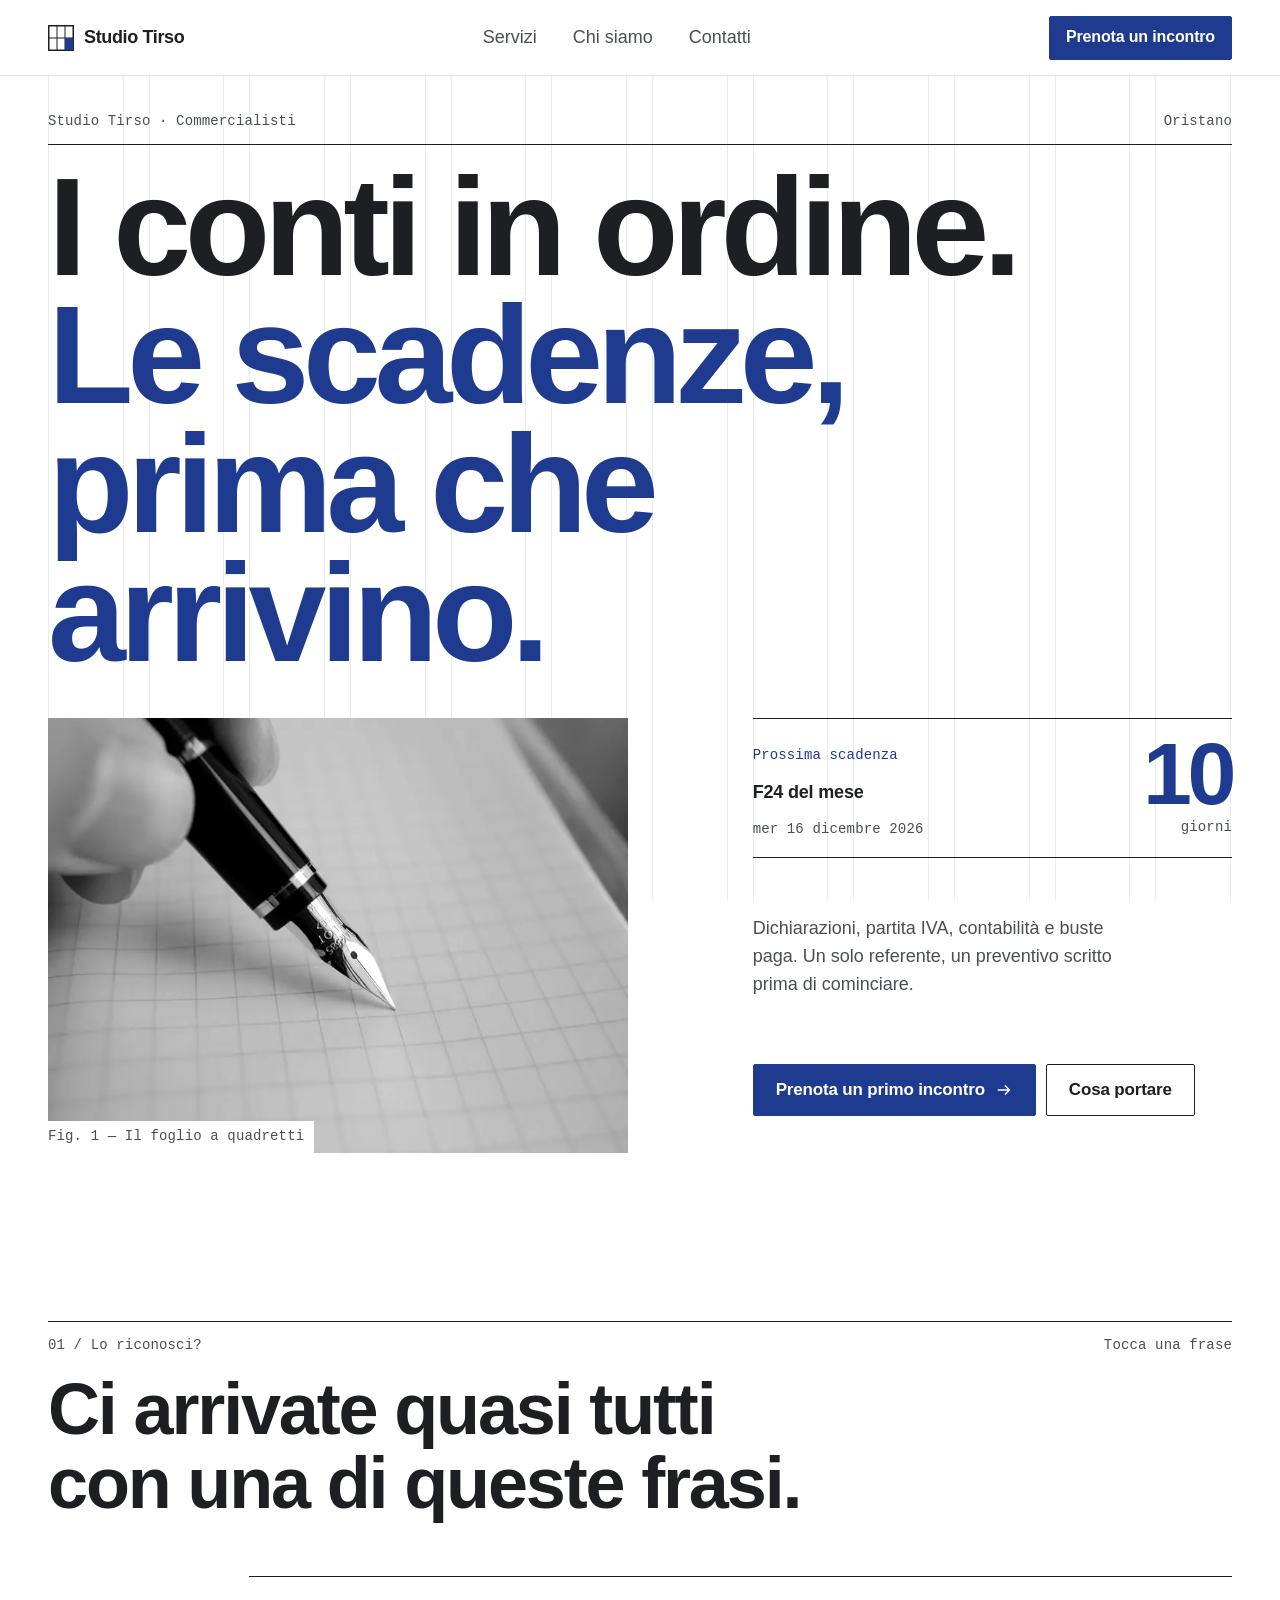
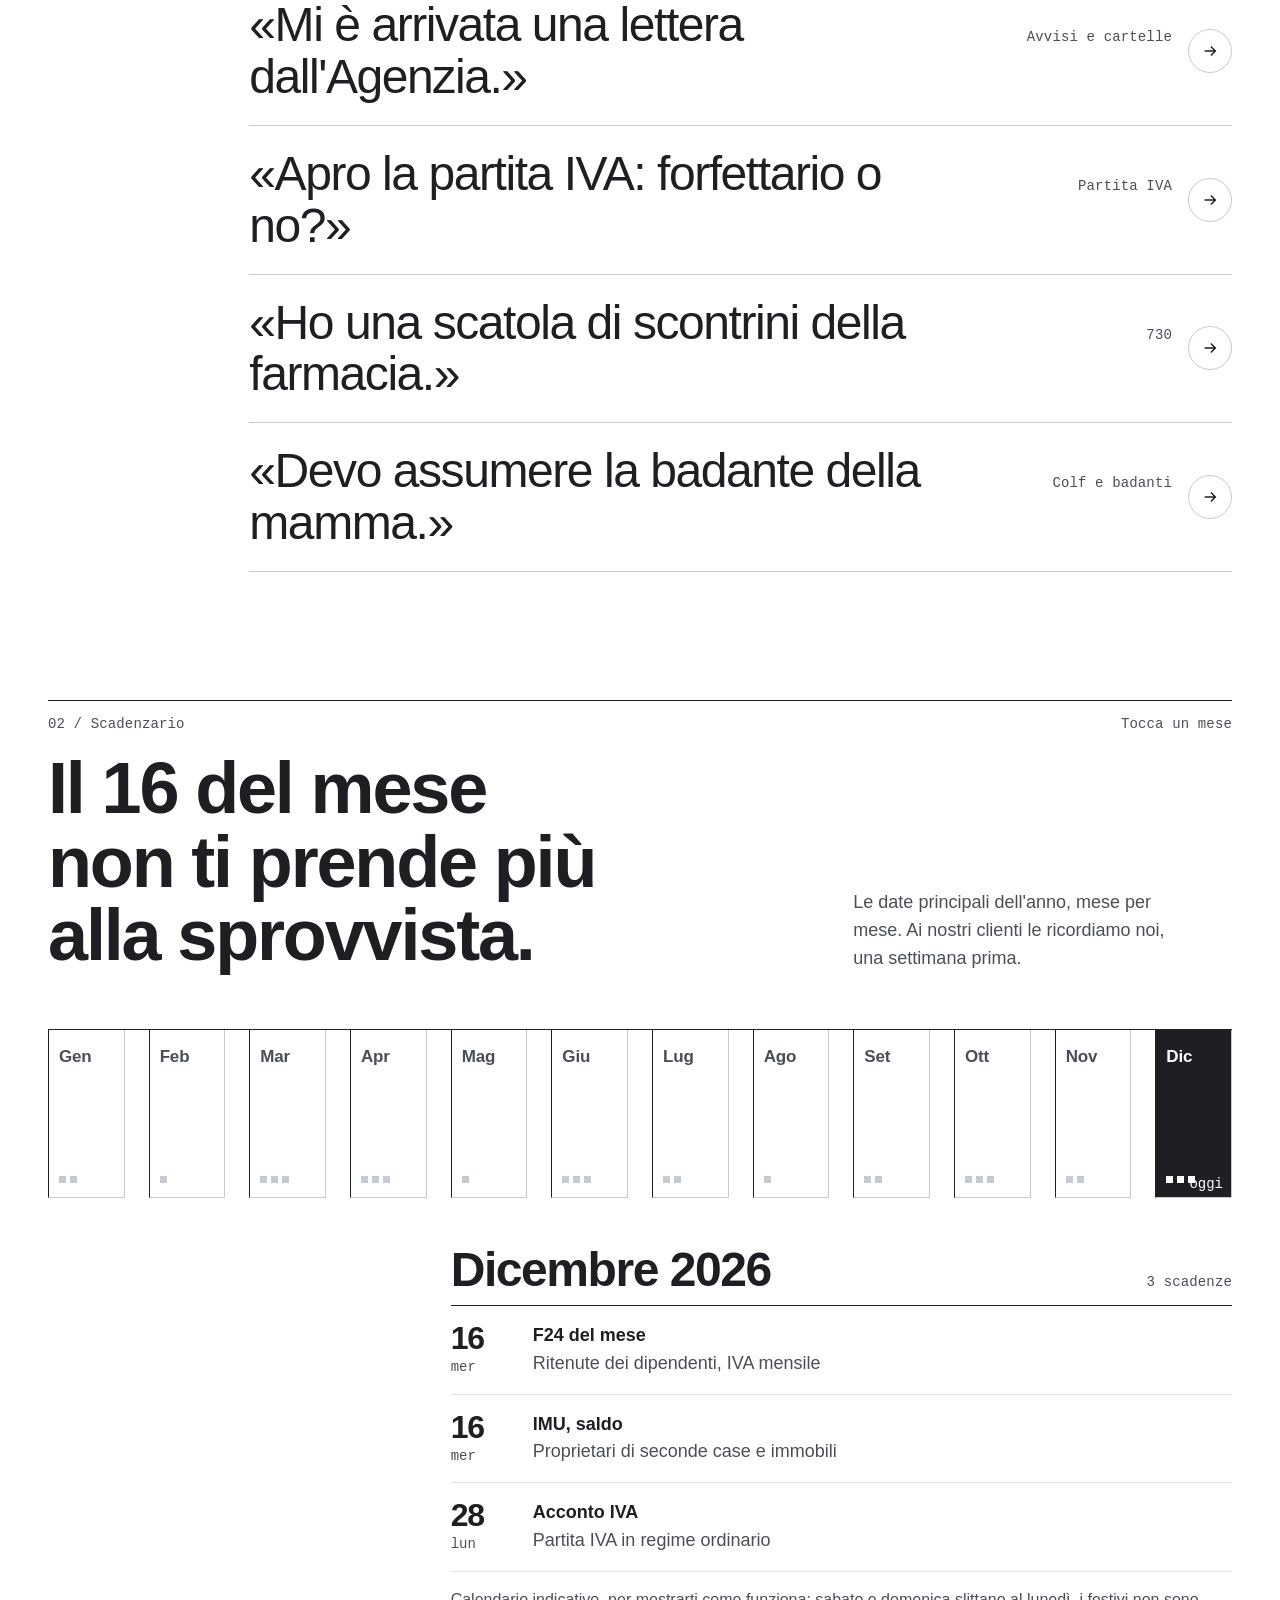
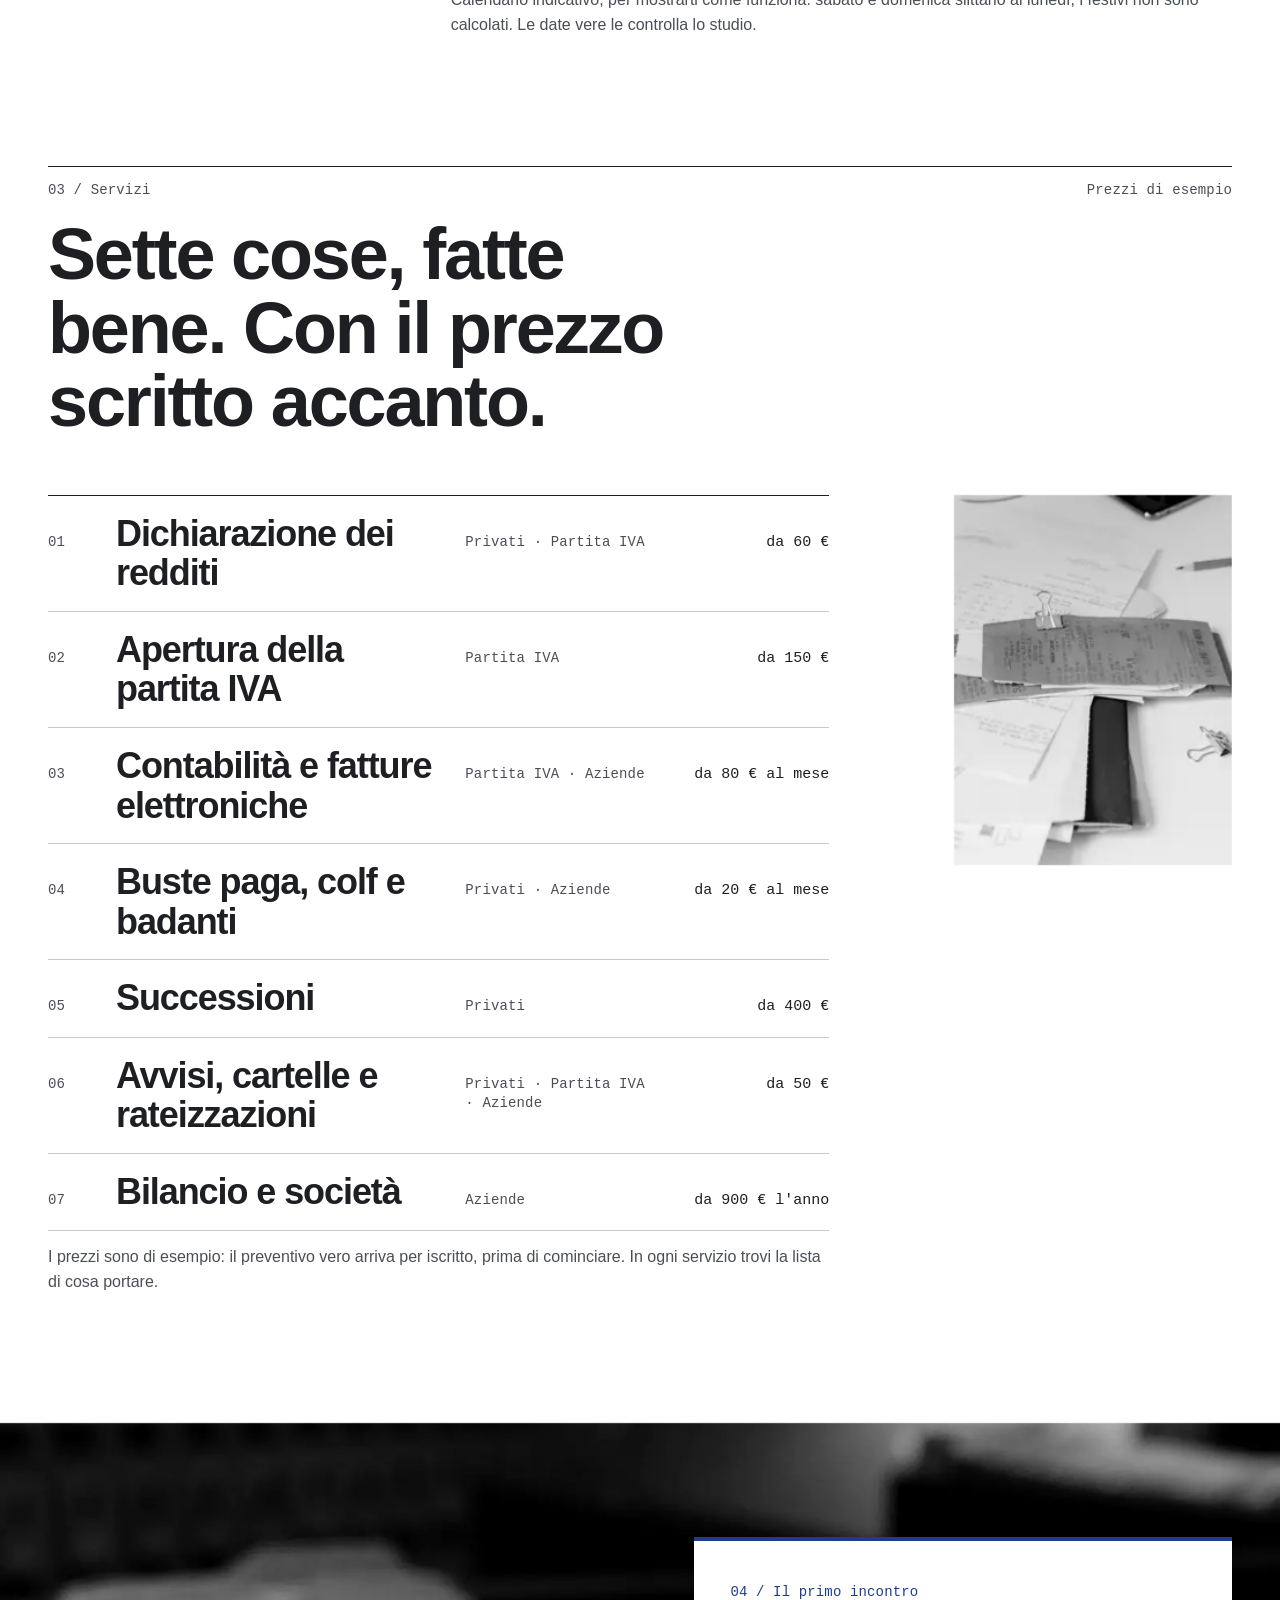
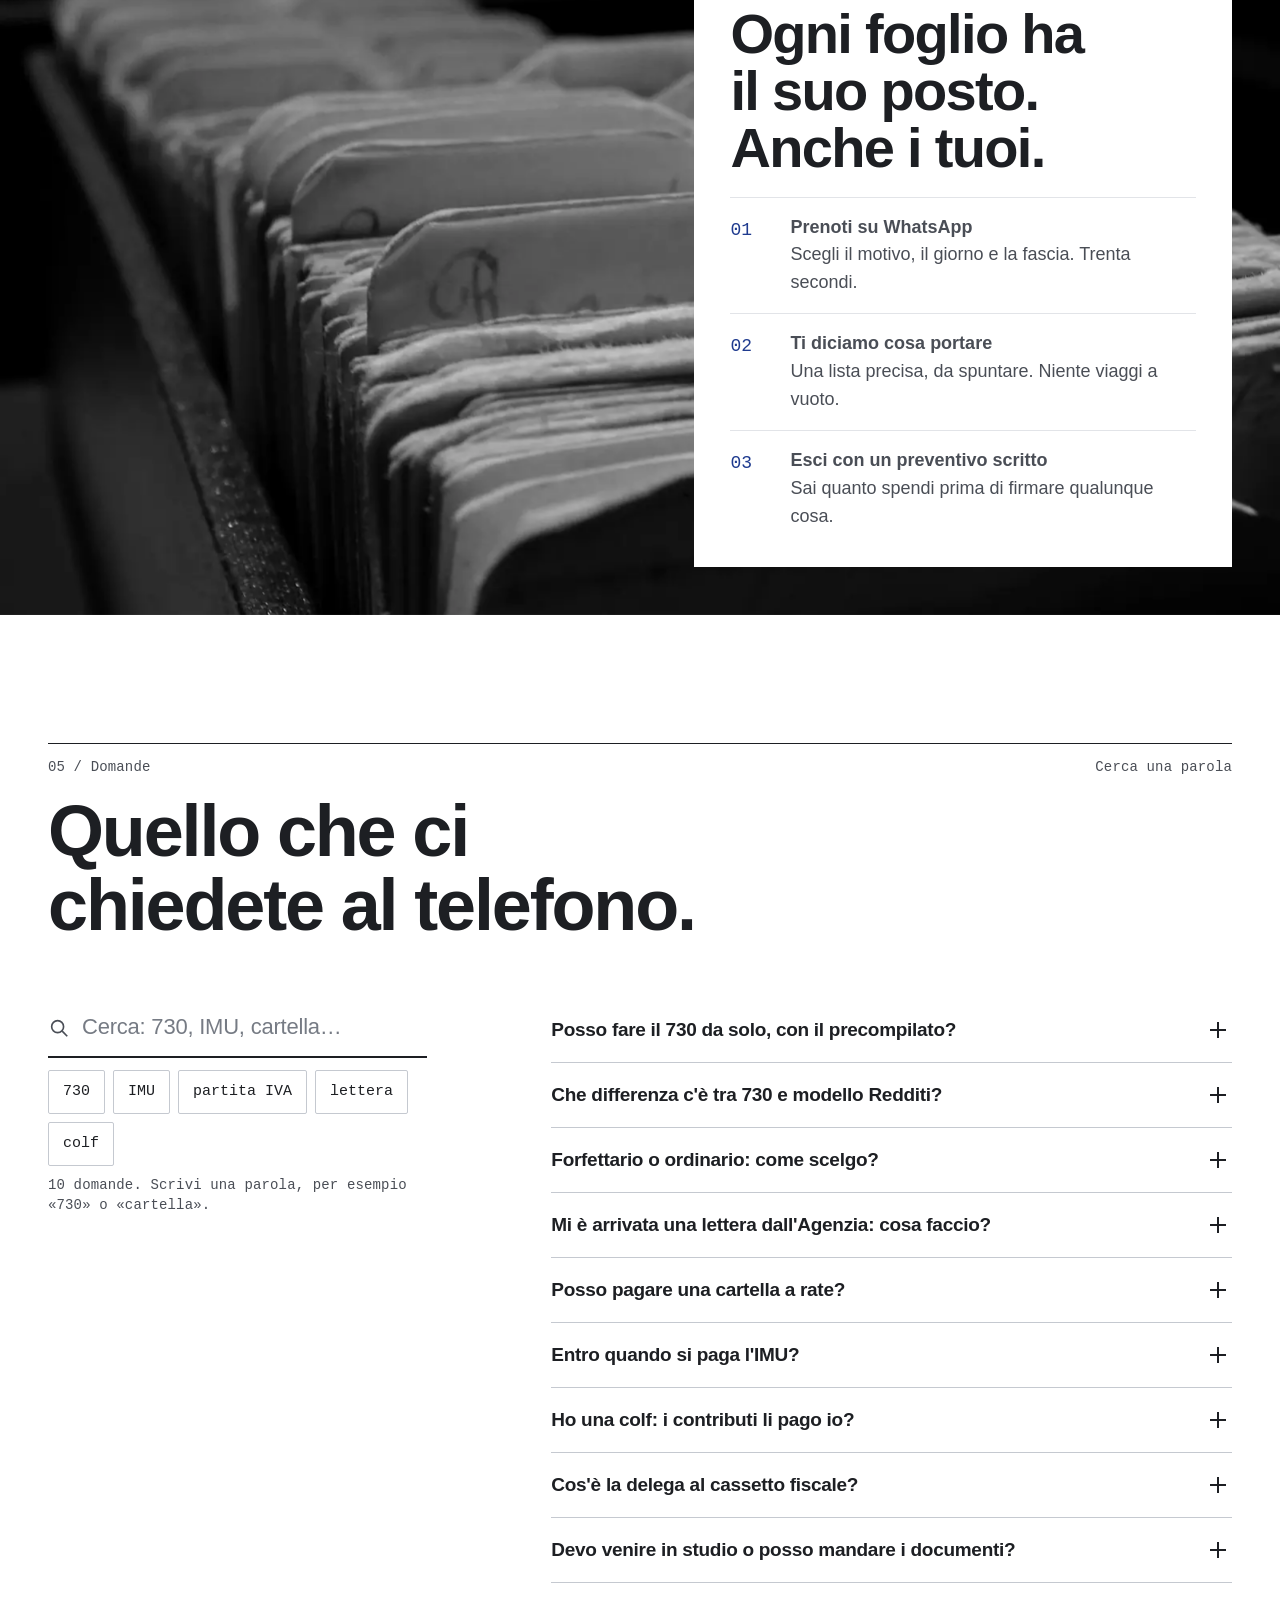
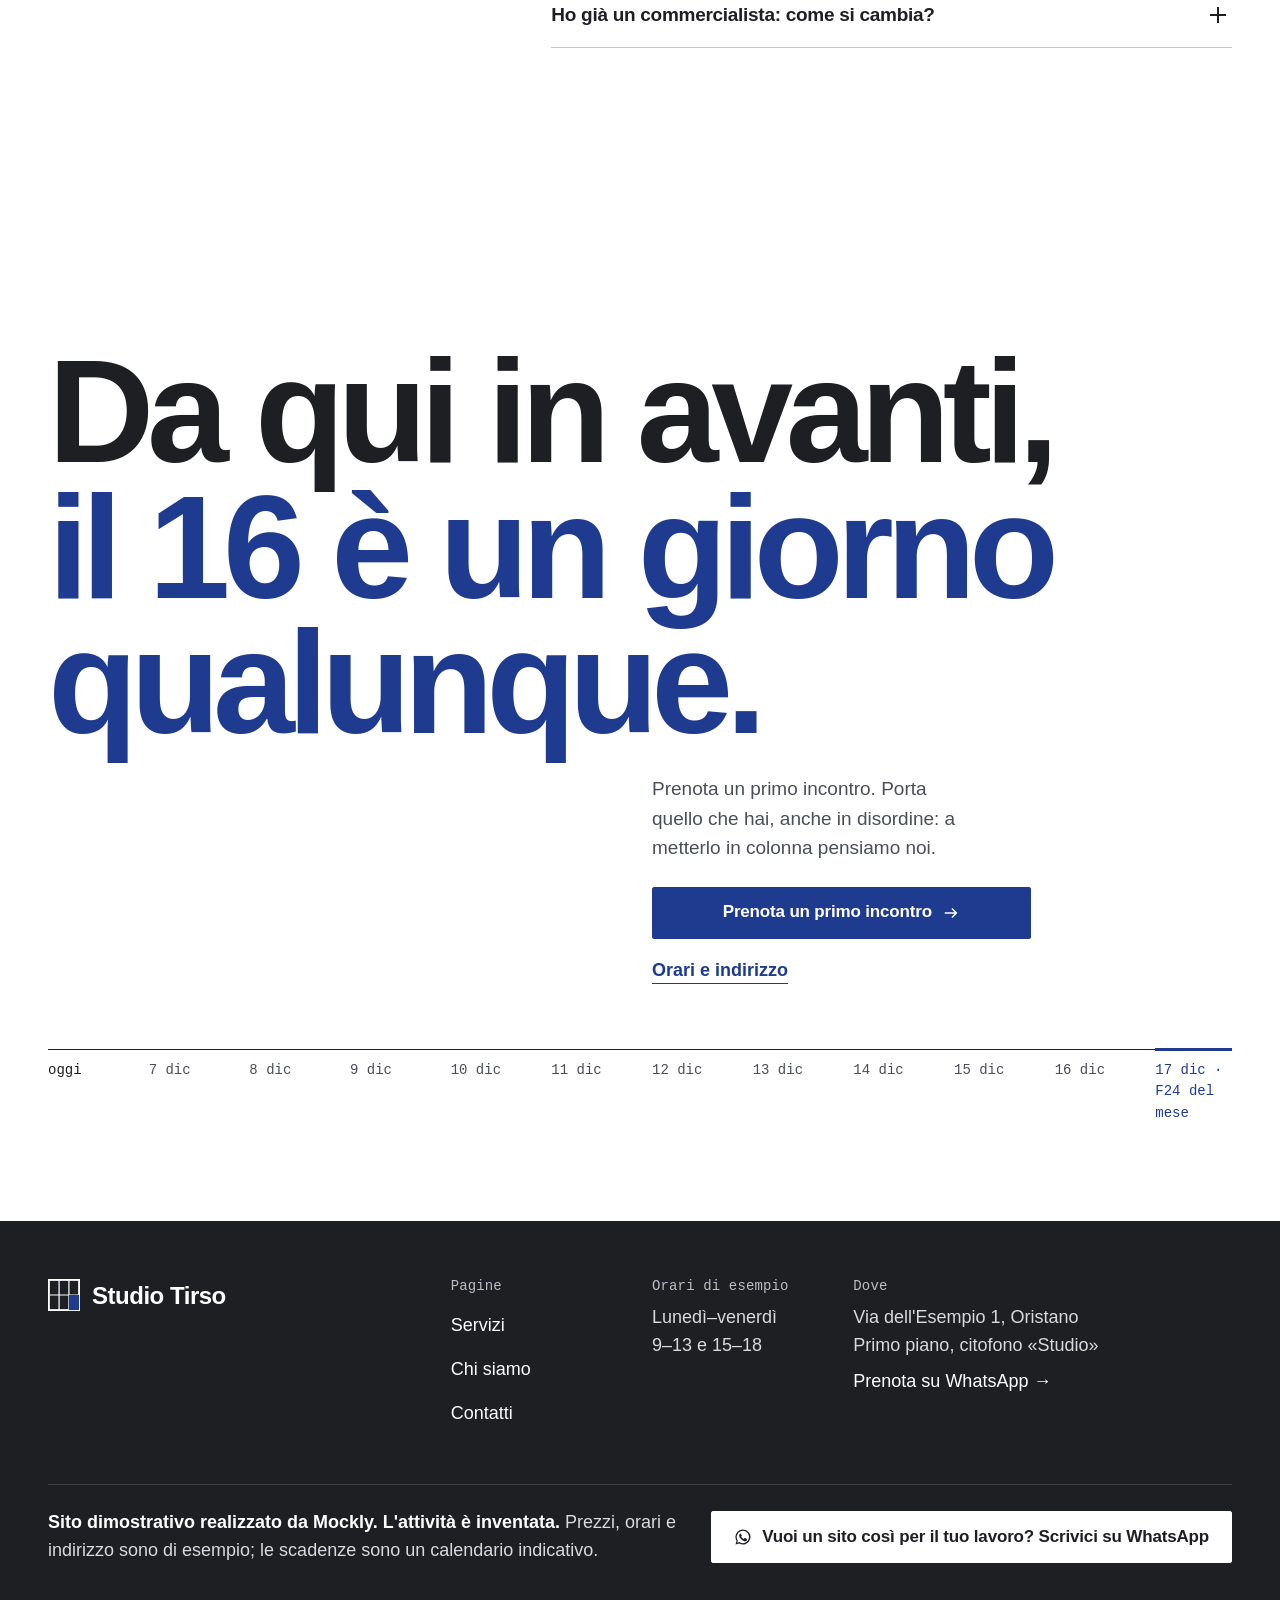
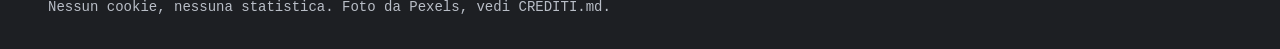
==== index.html @ 60c091f1 "Demo Studio Tirso: home, servizi, chi siamo, contatti e 404 Co-Authored-By: Claude Opus 5.5 <noreply" ====
<!doctype html>
<html lang="it">
<head>
<meta charset="utf-8">
<meta name="viewport" content="width=device-width, initial-scale=1, viewport-fit=cover">
<title>Studio Tirso · Commercialisti a Oristano · Demo Mockly</title>
<meta name="description" content="Dichiarazioni, partita IVA, contabilità, colf e successioni. La prossima scadenza fiscale sempre in vista. Sito dimostrativo di Mockly: lo studio è inventato.">
<meta name="theme-color" content="#ffffff">
<meta property="og:type" content="website">
<meta property="og:locale" content="it_IT">
<meta property="og:title" content="Studio Tirso · Commercialisti a Oristano · Demo Mockly">
<meta property="og:description" content="Dichiarazioni, partita IVA, contabilità, colf e successioni. La prossima scadenza fiscale sempre in vista. Sito dimostrativo di Mockly: lo studio è inventato.">
<meta property="og:image" content="assets/img/anteprima-social.png">
<meta property="og:image:width" content="1200">
<meta property="og:image:height" content="630">
<meta property="og:image:alt" content="Studio Tirso: il calendario delle scadenze su una griglia blu e grafite. Sito dimostrativo di Mockly.">
<meta name="twitter:card" content="summary_large_image">
<link rel="icon" href="favicon.svg" type="image/svg+xml">
<link rel="icon" href="favicon.png" sizes="64x64" type="image/png">
<link rel="apple-touch-icon" href="apple-touch-icon.png">
<link rel="preload" href="assets/fonts/instrument-sans-var.woff2" as="font" type="font/woff2" crossorigin>
<link rel="stylesheet" href="assets/css/style.css?v=1">
<link rel="preload" as="image" href="assets/img/penna-800.webp" imagesrcset="assets/img/penna-480.webp 480w, assets/img/penna-800.webp 800w, assets/img/penna-1200.webp 1200w" imagesizes="(min-width: 64em) 48vw, (min-width: 48em) 60vw, 100vw">
<script>document.documentElement.classList.add("js")</script>
</head>
<body>
<a class="skip" href="#contenuto">Vai al contenuto</a>
<div class="columns" aria-hidden="true"><div class="wrap"><div class="grid"><span></span><span></span><span></span><span></span><span></span><span></span><span></span><span></span><span></span><span></span><span></span><span></span></div></div></div>
<header class="site-header">
  <div class="wrap">
    <a class="brand" href="index.html" aria-label="Studio Tirso, torna alla home"><svg class="brand__mark" viewBox="0 0 26 26" aria-hidden="true"><rect x="0.75" y="0.75" width="24.5" height="24.5" fill="none" stroke="currentColor" stroke-width="1.5"/><path d="M9 1v24M17 1v24M1 13h24" stroke="currentColor" stroke-width="1"/><rect x="17" y="13" width="8.25" height="12.25" fill="#1f3b8f"/></svg>Studio Tirso</a>
    <nav class="nav" aria-label="Principale"><a href="servizi.html">Servizi</a><a href="chi-siamo.html">Chi siamo</a><a href="contatti.html">Contatti</a></nav>
    <div class="header-actions">
      <a class="btn btn--primary btn--small header-book" href="contatti.html#prenota">Prenota un incontro</a>
      <button class="menu-toggle" type="button" aria-expanded="false" aria-controls="menu" aria-label="Apri il menu" data-menu-open><span></span><span></span></button>
    </div>
  </div>
</header>
<div class="menu" id="menu" data-menu hidden role="dialog" aria-modal="true" aria-label="Menu">
  <div class="menu__veil"></div>
  <div class="menu__panel">
    <div class="menu__top">
      <span class="brand"><svg class="brand__mark" viewBox="0 0 26 26" aria-hidden="true"><rect x="0.75" y="0.75" width="24.5" height="24.5" fill="none" stroke="currentColor" stroke-width="1.5"/><path d="M9 1v24M17 1v24M1 13h24" stroke="currentColor" stroke-width="1"/><rect x="17" y="13" width="8.25" height="12.25" fill="#1f3b8f"/></svg>Studio Tirso</span>
      <button class="menu__close" type="button" aria-label="Chiudi il menu" data-menu-close><svg viewBox="0 0 24 24" aria-hidden="true"><path d="M5 5l14 14M19 5L5 19" stroke="currentColor" stroke-width="1.8" fill="none"/></svg></button>
    </div>
    <ul class="menu__list"><li><a href="index.html" aria-current="page"><span class="label">01</span>Home<span aria-hidden="true">→</span></a></li><li><a href="servizi.html"><span class="label">02</span>Servizi<span aria-hidden="true">→</span></a></li><li><a href="chi-siamo.html"><span class="label">03</span>Chi siamo<span aria-hidden="true">→</span></a></li><li><a href="contatti.html"><span class="label">04</span>Contatti<span aria-hidden="true">→</span></a></li></ul>
    <div class="menu__foot">
      <a class="btn btn--primary btn--block" href="contatti.html#prenota">Prenota un primo incontro <svg class="btn__arrow" viewBox="0 0 20 20" aria-hidden="true"><path d="M3 10h13M11 5l5 5-5 5" fill="none" stroke="currentColor" stroke-width="1.6"/></svg></a>
      <p class="label">Lun–ven 9–13 e 15–18 · orari di esempio</p>
    </div>
  </div>
</div>
<main id="contenuto">

  <section class="hero" aria-labelledby="titolo">
    <div class="wrap grid">
      <div class="hero__meta"><span class="label">Studio Tirso · Commercialisti</span><span class="label">Oristano</span></div>
      <div class="rule" style="grid-column:1/-1"></div>
      <h1 class="hero__title" id="titolo">
        <span class="line" style="--from:2;--d:250ms">I conti in ordine.</span>
        <span class="line ink" style="--from:-2;--d:360ms">Le scadenze,</span>
        <span class="line ink" style="--from:3;--d:470ms">prima che arrivino.</span>
      </h1>
      <figure class="hero__photo">
        <img src="assets/img/penna-800.webp" srcset="assets/img/penna-480.webp 480w, assets/img/penna-800.webp 800w, assets/img/penna-1200.webp 1200w, assets/img/penna-1600.webp 1600w" sizes="(min-width: 64em) 48vw, (min-width: 48em) 60vw, 100vw" width="1600" height="1200" alt="Una penna stilografica pronta a scrivere su un foglio a quadretti." fetchpriority="high">
        <figcaption class="label">Fig. 1 — Il foglio a quadretti</figcaption>
      </figure>
      <a class="deadline" href="#scadenze" data-deadline>
        <span class="label label--blue">Prossima scadenza</span>
        <span class="deadline__what" data-deadline-what>F24 del mese</span>
        <span class="deadline__date label" data-deadline-date>il 16 di ogni mese</span>
        <span class="deadline__days"><span class="deadline__n" data-deadline-n>16</span><span class="label" data-deadline-unit>del mese</span></span>
      </a>
      <p class="hero__lead">Dichiarazioni, partita IVA, contabilità e buste paga. Un solo referente, un preventivo scritto prima di cominciare.</p>
      <div class="hero__actions">
        <a class="btn btn--primary" href="contatti.html#prenota">Prenota un primo incontro <svg class="btn__arrow" viewBox="0 0 20 20" aria-hidden="true"><path d="M3 10h13M11 5l5 5-5 5" fill="none" stroke="currentColor" stroke-width="1.6"/></svg></a>
        <a class="btn" href="servizi.html">Cosa portare</a>
      </div>
    </div>
  </section>

  <section class="section" aria-labelledby="t-voci">
    <div class="wrap grid">
      <div class="section-head">
        <div class="rule" data-draw></div>
        <div class="section-head__row"><span class="label">01 / Lo riconosci?</span><span class="label">Tocca una frase</span></div>
        <h2 class="section-title" id="t-voci">Ci arrivate quasi tutti con una di queste frasi.</h2>
      </div>
      <ul class="voices" data-stagger>
        <li class="voice" data-snap><a href="servizi.html#avvisi"><q>Mi è arrivata una lettera dall'Agenzia.</q><span class="label">Avvisi e cartelle</span><span class="voice__go" aria-hidden="true"><svg viewBox="0 0 20 20" aria-hidden="true"><path d="M4 10h12M11 5l5 5-5 5" fill="none" stroke="currentColor" stroke-width="1.6"/></svg></span></a></li>
        <li class="voice" data-snap><a href="servizi.html#partita-iva"><q>Apro la partita IVA: forfettario o no?</q><span class="label">Partita IVA</span><span class="voice__go" aria-hidden="true"><svg viewBox="0 0 20 20" aria-hidden="true"><path d="M4 10h12M11 5l5 5-5 5" fill="none" stroke="currentColor" stroke-width="1.6"/></svg></span></a></li>
        <li class="voice" data-snap><a href="servizi.html#dichiarazione"><q>Ho una scatola di scontrini della farmacia.</q><span class="label">730</span><span class="voice__go" aria-hidden="true"><svg viewBox="0 0 20 20" aria-hidden="true"><path d="M4 10h12M11 5l5 5-5 5" fill="none" stroke="currentColor" stroke-width="1.6"/></svg></span></a></li>
        <li class="voice" data-snap><a href="servizi.html#lavoro"><q>Devo assumere la badante della mamma.</q><span class="label">Colf e badanti</span><span class="voice__go" aria-hidden="true"><svg viewBox="0 0 20 20" aria-hidden="true"><path d="M4 10h12M11 5l5 5-5 5" fill="none" stroke="currentColor" stroke-width="1.6"/></svg></span></a></li>
      </ul>
    </div>
  </section>

  <section class="section" id="scadenze" aria-labelledby="t-scadenze" style="padding-top:0">
    <div class="wrap grid">
      <div class="section-head">
        <div class="rule" data-draw></div>
        <div class="section-head__row"><span class="label">02 / Scadenzario</span><span class="label">Tocca un mese</span></div>
        <h2 class="section-title" id="t-scadenze">Il 16 del mese non ti prende più alla sprovvista.</h2>
        <p class="section-intro">Le date principali dell'anno, mese per mese. Ai nostri clienti le ricordiamo noi, una settimana prima.</p>
      </div>
      <div class="cal" data-cal data-snap="up">
        <div class="cal__months" data-cal-months role="group" aria-label="Mesi dell'anno"></div>
        <div class="cal__detail" aria-live="polite">
          <div class="cal__detail-head"><h3 class="cal__detail-title" data-cal-title>Il calendario</h3><span class="label" data-cal-count></span></div>
          <ul class="cal__list" data-cal-list>
            <li><span class="cal__day">16</span><span><span class="cal__what">F24 del mese</span><br><span class="cal__who">Ritenute dei dipendenti, IVA mensile</span></span></li>
          </ul>
          <p class="cal__note">Calendario indicativo, per mostrarti come funziona: sabato e domenica slittano al lunedì, i festivi non sono calcolati. Le date vere le controlla lo studio.</p>
        </div>
      </div>
    </div>
  </section>

  <section class="section" aria-labelledby="t-servizi" style="padding-top:0">
    <div class="wrap grid">
      <div class="section-head">
        <div class="rule" data-draw></div>
        <div class="section-head__row"><span class="label">03 / Servizi</span><span class="label">Prezzi di esempio</span></div>
        <h2 class="section-title" id="t-servizi">Sette cose, fatte bene. Con il prezzo scritto accanto.</h2>
      </div>
      <ol class="index" data-stagger>
        <li data-snap><a href="servizi.html#dichiarazione"><span class="label">01</span><span class="index__name">Dichiarazione dei redditi</span><span class="index__for label">Privati · Partita IVA</span><span class="index__price">da 60 €</span></a></li>
        <li data-snap><a href="servizi.html#partita-iva"><span class="label">02</span><span class="index__name">Apertura della partita IVA</span><span class="index__for label">Partita IVA</span><span class="index__price">da 150 €</span></a></li>
        <li data-snap><a href="servizi.html#contabilita"><span class="label">03</span><span class="index__name">Contabilità e fatture elettroniche</span><span class="index__for label">Partita IVA · Aziende</span><span class="index__price">da 80 € al mese</span></a></li>
        <li data-snap><a href="servizi.html#lavoro"><span class="label">04</span><span class="index__name">Buste paga, colf e badanti</span><span class="index__for label">Privati · Aziende</span><span class="index__price">da 20 € al mese</span></a></li>
        <li data-snap><a href="servizi.html#successioni"><span class="label">05</span><span class="index__name">Successioni</span><span class="index__for label">Privati</span><span class="index__price">da 400 €</span></a></li>
        <li data-snap><a href="servizi.html#avvisi"><span class="label">06</span><span class="index__name">Avvisi, cartelle e rateizzazioni</span><span class="index__for label">Privati · Partita IVA · Aziende</span><span class="index__price">da 50 €</span></a></li>
        <li data-snap><a href="servizi.html#bilancio"><span class="label">07</span><span class="index__name">Bilancio e società</span><span class="index__for label">Aziende</span><span class="index__price">da 900 € l'anno</span></a></li>
      </ol>
      <p class="index__note">I prezzi sono di esempio: il preventivo vero arriva per iscritto, prima di cominciare. In ogni servizio trovi la lista di cosa portare.</p>
      <figure class="index-photo" data-snap>
        <img src="assets/img/scontrini-800.webp" srcset="assets/img/scontrini-480.webp 480w, assets/img/scontrini-800.webp 800w, assets/img/scontrini-1200.webp 1200w" sizes="(min-width: 64em) 24vw, 100vw" width="1200" height="800" loading="lazy" alt="Scontrini e ricevute fermati da una molletta, sopra un mucchio di fogli.">
      </figure>
    </div>
  </section>

  <section class="plate" aria-labelledby="t-incontro">
    <img class="plate__img" src="assets/img/schedario-1200.webp" srcset="assets/img/schedario-800.webp 800w, assets/img/schedario-1200.webp 1200w, assets/img/schedario-1600.webp 1600w" sizes="100vw" width="1600" height="1067" loading="lazy" alt="Uno schedario di cartelline in fila, ognuna con la sua linguetta.">
    <div class="plate__card" data-snap>
      <span class="label label--blue">04 / Il primo incontro</span>
      <h2 id="t-incontro">Ogni foglio ha il suo posto. Anche i tuoi.</h2>
      <ol class="steps">
        <li><span><strong>Prenoti su WhatsApp</strong><span>Scegli il motivo, il giorno e la fascia. Trenta secondi.</span></span></li>
        <li><span><strong>Ti diciamo cosa portare</strong><span>Una lista precisa, da spuntare. Niente viaggi a vuoto.</span></span></li>
        <li><span><strong>Esci con un preventivo scritto</strong><span>Sai quanto spendi prima di firmare qualunque cosa.</span></span></li>
      </ol>
    </div>
  </section>

  <section class="section" id="domande" aria-labelledby="t-domande">
    <div class="wrap grid">
      <div class="section-head">
        <div class="rule" data-draw></div>
        <div class="section-head__row"><span class="label">05 / Domande</span><span class="label">Cerca una parola</span></div>
        <h2 class="section-title" id="t-domande">Quello che ci chiedete al telefono.</h2>
      </div>
      <div class="faq" data-faq>
        <div class="search">
          <div class="search__field">
            <label class="sr-only" for="cerca">Cerca fra le domande</label>
            <svg viewBox="0 0 24 24" aria-hidden="true"><circle cx="10.5" cy="10.5" r="6.5" fill="none" stroke="currentColor" stroke-width="1.8"/><path d="M15.5 15.5 21 21" stroke="currentColor" stroke-width="1.8"/></svg>
            <input id="cerca" type="search" placeholder="Cerca: 730, IMU, cartella…" autocomplete="off" enterkeyhint="search" data-faq-input>
            <button class="search__clear" type="button" aria-label="Cancella la ricerca" data-faq-clear><svg viewBox="0 0 24 24" aria-hidden="true"><path d="M6 6l12 12M18 6 6 18" stroke="currentColor" stroke-width="1.8" fill="none"/></svg></button>
          </div>
          <div class="search__chips" role="group" aria-label="Ricerche veloci"><button class="chip" type="button" data-faq-chip="730" aria-pressed="false">730</button><button class="chip" type="button" data-faq-chip="IMU" aria-pressed="false">IMU</button><button class="chip" type="button" data-faq-chip="partita IVA" aria-pressed="false">partita IVA</button><button class="chip" type="button" data-faq-chip="lettera" aria-pressed="false">lettera</button><button class="chip" type="button" data-faq-chip="colf" aria-pressed="false">colf</button></div>
          <p class="search__count label" aria-live="polite" data-faq-count></p>
        </div>
        <div class="faq__list">
          <details class="qa" data-qa><summary><span data-text>Posso fare il 730 da solo, con il precompilato?</span><span class="qa__icon" aria-hidden="true"></span></summary><div class="qa__body" data-text><p>Sì. Se il precompilato è giusto e completo, lo puoi accettare e inviare dal sito dell'Agenzia delle Entrate, con SPID o CIE.</p><p>Conviene passare da noi quando mancano delle spese, hai cambiato casa, hai avuto due datori di lavoro nell'anno o semplicemente non vuoi pensarci.</p></div></details>
          <details class="qa" data-qa><summary><span data-text>Che differenza c'è tra 730 e modello Redditi?</span><span class="qa__icon" aria-hidden="true"></span></summary><div class="qa__body" data-text><p>Il 730 è per dipendenti e pensionati: le imposte si sistemano in busta paga o sulla pensione.</p><p>Il modello Redditi serve a chi ha la partita IVA o redditi che il 730 non prevede. Le imposte si pagano con l'F24.</p></div></details>
          <details class="qa" data-qa><summary><span data-text>Forfettario o ordinario: come scelgo?</span><span class="qa__icon" aria-hidden="true"></span></summary><div class="qa__body" data-text><p>Il forfettario è per chi incassa fino a 85.000 € l'anno e ha poche spese: tasse più semplici e niente IVA in fattura.</p><p>Se hai molte spese, a volte conviene l'ordinario. Lo decidiamo con i tuoi numeri davanti, al primo incontro.</p></div></details>
          <details class="qa" data-qa><summary><span data-text>Mi è arrivata una lettera dall'Agenzia: cosa faccio?</span><span class="qa__icon" aria-hidden="true"></span></summary><div class="qa__body" data-text><p>Non metterla in un cassetto. Guarda la data in cui l'hai ricevuta: spesso hai 30 o 60 giorni per rispondere o pagare.</p><p>Mandaci una foto della lettera, fronte e retro. Ti diciamo se la richiesta è giusta e cosa conviene fare.</p></div></details>
          <details class="qa" data-qa><summary><span data-text>Posso pagare una cartella a rate?</span><span class="qa__icon" aria-hidden="true"></span></summary><div class="qa__body" data-text><p>In molti casi sì, con una richiesta di rateizzazione. Il numero di rate dipende dall'importo e dalla tua situazione.</p><p>Ti prepariamo la richiesta e ti diciamo quanto pagheresti al mese prima di inviarla.</p></div></details>
          <details class="qa" data-qa><summary><span data-text>Entro quando si paga l'IMU?</span><span class="qa__icon" aria-hidden="true"></span></summary><div class="qa__body" data-text><p>Di solito in due rate: acconto entro il 16 giugno e saldo entro il 16 dicembre. Se la data cade di sabato o domenica, si passa al lunedì.</p><p>Sulla prima casa, se non è di lusso, l'IMU in genere non si paga.</p></div></details>
          <details class="qa" data-qa><summary><span data-text>Ho una colf: i contributi li pago io?</span><span class="qa__icon" aria-hidden="true"></span></summary><div class="qa__body" data-text><p>Sì, è il datore di lavoro che li versa all'INPS, ogni tre mesi: entro il 10 aprile, il 10 luglio, il 10 ottobre e il 10 gennaio.</p><p>Possiamo calcolarli noi e mandarti il bollettino già pronto.</p></div></details>
          <details class="qa" data-qa><summary><span data-text>Cos'è la delega al cassetto fiscale?</span><span class="qa__icon" aria-hidden="true"></span></summary><div class="qa__body" data-text><p>È un permesso che ci dai per vedere i tuoi dati all'Agenzia: CU, versamenti, fatture elettroniche. Così non devi cercarli tu.</p><p>Si fa online o in studio, e la puoi togliere quando vuoi.</p></div></details>
          <details class="qa" data-qa><summary><span data-text>Devo venire in studio o posso mandare i documenti?</span><span class="qa__icon" aria-hidden="true"></span></summary><div class="qa__body" data-text><p>Come preferisci. Puoi passare in studio, oppure mandarci tutto per email o WhatsApp e fare il primo incontro in videochiamata.</p></div></details>
          <details class="qa" data-qa><summary><span data-text>Ho già un commercialista: come si cambia?</span><span class="qa__icon" aria-hidden="true"></span></summary><div class="qa__body" data-text><p>Basta dircelo. Chiediamo noi allo studio precedente le scritture e i documenti, e sistemiamo le deleghe.</p><p>Di solito conviene cambiare a inizio anno, ma si può fare in qualunque mese.</p></div></details>
          <div class="faq__empty" data-faq-empty hidden>
            <p>Nessuna risposta per «<span data-faq-term></span>».</p>
            <p>Prova con un'altra parola, oppure chiedicelo: è una domanda in più che mettiamo qui.</p>
            <a class="btn" href="https://wa.me/393517578080" target="_blank" rel="noopener" data-faq-ask><svg viewBox="0 0 24 24" aria-hidden="true"><path fill="currentColor" d="M12 2a10 10 0 0 0-8.6 15.1L2 22l5-1.3A10 10 0 1 0 12 2Zm0 18.2c-1.6 0-3.1-.4-4.4-1.2l-.3-.2-3 .8.8-2.9-.2-.3A8.2 8.2 0 1 1 12 20.2Zm4.5-6.1c-.2-.1-1.5-.7-1.7-.8-.2-.1-.4-.1-.6.1l-.8 1c-.1.2-.3.2-.5.1a6.7 6.7 0 0 1-3.3-2.9c-.3-.4.2-.4.7-1.3.1-.2 0-.3 0-.4l-.8-1.8c-.2-.5-.4-.4-.6-.4h-.5a1 1 0 0 0-.7.3 3 3 0 0 0-.9 2.2 5.2 5.2 0 0 0 1.1 2.7 11.8 11.8 0 0 0 4.5 4c1.7.7 2.3.8 3.2.6.5-.1 1.5-.6 1.7-1.2.2-.6.2-1 .1-1.2l-.4-.2Z"/></svg>Chiedilo su WhatsApp</a>
          </div>
        </div>
      </div>
    </div>
  </section>

  <section class="finale" aria-labelledby="t-finale">
    <div class="wrap grid">
      <h2 class="finale__title" id="t-finale" data-snap><span>Da qui in avanti,</span> <span class="ink">il 16 è un giorno qualunque.</span></h2>
      <p class="finale__text" data-snap>Prenota un primo incontro. Porta quello che hai, anche in disordine: a metterlo in colonna pensiamo noi.</p>
      <div class="finale__actions" data-snap>
        <a class="btn btn--primary" href="contatti.html#prenota">Prenota un primo incontro <svg class="btn__arrow" viewBox="0 0 20 20" aria-hidden="true"><path d="M3 10h13M11 5l5 5-5 5" fill="none" stroke="currentColor" stroke-width="1.6"/></svg></a>
        <a class="link" href="contatti.html">Orari e indirizzo</a>
      </div>
      <div class="finale__strip" aria-hidden="true" data-strip><span></span><span></span><span></span><span></span><span></span><span></span><span></span><span></span><span></span><span></span><span></span><span></span></div>
    </div>
  </section>
</main>
<footer class="site-footer" data-hide-thumb>
  <div class="wrap grid footer__grid">
    <p class="footer__brand"><svg  viewBox="0 0 26 26" aria-hidden="true"><rect x="0.75" y="0.75" width="24.5" height="24.5" fill="none" stroke="currentColor" stroke-width="1.5"/><path d="M9 1v24M17 1v24M1 13h24" stroke="currentColor" stroke-width="1"/><rect x="17" y="13" width="8.25" height="12.25" fill="#1f3b8f"/></svg>Studio Tirso</p>
    <div class="footer__col">
      <span class="label">Pagine</span>
      <ul>
        <li><a href="servizi.html">Servizi</a></li>
        <li><a href="chi-siamo.html">Chi siamo</a></li>
        <li><a href="contatti.html">Contatti</a></li>
      </ul>
    </div>
    <div class="footer__col">
      <span class="label">Orari di esempio</span>
      <p>Lunedì–venerdì<br>9–13 e 15–18</p>
    </div>
    <div class="footer__col footer__col--wide">
      <span class="label">Dove</span>
      <p>Via dell'Esempio 1, Oristano<br>Primo piano, citofono «Studio»</p>
      <a href="contatti.html#prenota">Prenota su WhatsApp →</a>
    </div>
    <div class="footer__demo">
      <p><strong>Sito dimostrativo realizzato da Mockly. L'attività è inventata.</strong> Prezzi, orari e indirizzo sono di esempio; le scadenze sono un calendario indicativo.</p>
      <a class="btn" href="https://wa.me/393517578080?text=Ciao%20Mockly%2C%20ho%20visto%20la%20demo%20Studio%20Tirso%3A%20vorrei%20un%20sito%20cos%C3%AC%20per%20il%20mio%20studio." target="_blank" rel="noopener"><svg viewBox="0 0 24 24" aria-hidden="true"><path fill="currentColor" d="M12 2a10 10 0 0 0-8.6 15.1L2 22l5-1.3A10 10 0 1 0 12 2Zm0 18.2c-1.6 0-3.1-.4-4.4-1.2l-.3-.2-3 .8.8-2.9-.2-.3A8.2 8.2 0 1 1 12 20.2Zm4.5-6.1c-.2-.1-1.5-.7-1.7-.8-.2-.1-.4-.1-.6.1l-.8 1c-.1.2-.3.2-.5.1a6.7 6.7 0 0 1-3.3-2.9c-.3-.4.2-.4.7-1.3.1-.2 0-.3 0-.4l-.8-1.8c-.2-.5-.4-.4-.6-.4h-.5a1 1 0 0 0-.7.3 3 3 0 0 0-.9 2.2 5.2 5.2 0 0 0 1.1 2.7 11.8 11.8 0 0 0 4.5 4c1.7.7 2.3.8 3.2.6.5-.1 1.5-.6 1.7-1.2.2-.6.2-1 .1-1.2l-.4-.2Z"/></svg>Vuoi un sito così per il tuo lavoro? Scrivici su WhatsApp</a>
    </div>
    <p class="footer__legal">Nessun cookie, nessuna statistica. Foto da Pexels, vedi CREDITI.md.</p>
  </div>
</footer>
<div class="thumb-bar"><a class="btn btn--primary btn--block" href="contatti.html#prenota">Prenota un primo incontro <svg class="btn__arrow" viewBox="0 0 20 20" aria-hidden="true"><path d="M3 10h13M11 5l5 5-5 5" fill="none" stroke="currentColor" stroke-width="1.6"/></svg></a></div>
<script src="assets/js/main.js?v=1" defer></script>
</body>
</html>
---- assets/css/style.css ----
/* Studio Tirso — demo Mockly
   Idea: il foglio del contabile. Una griglia a vista, tutto allineato alle colonne. */

@font-face {
  font-family: "Instrument Sans";
  src: url("../fonts/instrument-sans-var.woff2") format("woff2");
  font-weight: 400 700;
  font-stretch: 75% 100%;
  font-display: swap;
}
@font-face {
  font-family: "Geist Mono";
  src: url("../fonts/geist-mono-var.woff2") format("woff2");
  font-weight: 400 500;
  font-display: swap;
}

:root {
  --paper: #ffffff;
  --paper-2: #f4f5f6;
  --line: #e2e4e8;
  --line-mid: #c5c9d0;
  --ink: #1d1f23;
  --ink-2: #4a4e56;
  --blue: #1f3b8f;
  --blue-deep: #172c6b;
  --blue-soft: #e8ecf7;
  --mark: #fff1a8;

  --sans: "Instrument Sans", "Helvetica Neue", Arial, sans-serif;
  --mono: "Geist Mono", ui-monospace, "SF Mono", Menlo, monospace;

  --cols: 4;
  --gutter: 16px;
  --margin: 20px;
  --max: 1440px;
  --header: 64px;

  --ease-snap: cubic-bezier(0.2, 0.9, 0.1, 1);
  --ease-out: cubic-bezier(0.22, 1, 0.36, 1);
}
@media (min-width: 48em) {
  :root { --cols: 8; --gutter: 20px; --margin: 32px; }
}
@media (min-width: 64em) {
  :root { --cols: 12; --gutter: 24px; --margin: 48px; --header: 76px; }
}

*, *::before, *::after { box-sizing: border-box; }
html {
  -webkit-text-size-adjust: 100%;
  text-size-adjust: 100%;
  overflow-x: clip;
  scroll-padding-top: calc(var(--header) + 16px);
}
body {
  margin: 0;
  background: var(--paper);
  color: var(--ink);
  font-family: var(--sans);
  font-size: 1.0625rem;
  line-height: 1.55;
  font-kerning: normal;
  overflow-x: clip;
  -webkit-font-smoothing: antialiased;
}
@media (min-width: 64em) { body { font-size: 1.125rem; } }
body.is-locked { overflow: hidden; }

img { display: block; max-width: 100%; height: auto; }
a { color: inherit; }
button, input, select, textarea { font: inherit; color: inherit; }
h1, h2, h3, h4, p, ul, ol, dl, figure { margin: 0; }
ul, ol { padding: 0; list-style: none; }
h1, h2, h3 { font-weight: 600; letter-spacing: -0.03em; line-height: 1.02; text-wrap: balance; }
p { text-wrap: pretty; }

:focus-visible { outline: 2px solid var(--blue); outline-offset: 3px; border-radius: 2px; }

.skip {
  position: absolute; left: 12px; top: -60px; z-index: 300;
  background: var(--ink); color: #fff; padding: 12px 16px; text-decoration: none;
}
.skip:focus { top: 12px; }
.sr-only {
  position: absolute; width: 1px; height: 1px; overflow: hidden;
  clip: rect(0 0 0 0); white-space: nowrap;
}

/* ---------- La griglia a vista ---------- */
.wrap {
  width: 100%;
  max-width: var(--max);
  margin-inline: auto;
  padding-inline: var(--margin);
}
.grid {
  display: grid;
  grid-template-columns: repeat(var(--cols), minmax(0, 1fr));
  column-gap: var(--gutter);
}
/* Le colonne disegnate su tutta la pagina */
.columns {
  position: fixed; inset: 0; z-index: 0;
  pointer-events: none;
  contain: strict;
}
.columns .wrap { height: 100%; }
.columns .grid { height: 100%; }
.columns span {
  position: relative;
  border-inline: 1px solid var(--line);
  border-right-color: transparent;
  background: linear-gradient(to right, transparent 0 calc(100% - 1px), var(--line) calc(100% - 1px));
  opacity: 0.75;
  transform-origin: top;
}
.columns span:nth-child(n + 5) { display: none; }
@media (min-width: 48em) { .columns span:nth-child(n + 5) { display: block; } .columns span:nth-child(n + 9) { display: none; } }
@media (min-width: 64em) { .columns span:nth-child(n + 9) { display: block; } }

main, .site-footer { position: relative; z-index: 1; }

/* Etichette in monospazio: codici, date, numeri */
.label {
  font-family: var(--mono);
  font-size: 0.875rem;
  line-height: 1.4;
  letter-spacing: 0.01em;
  color: var(--ink-2);
}
.label--blue { color: var(--blue); }
.num { font-family: var(--mono); font-variant-numeric: tabular-nums; }

/* Filetti che si disegnano */
.rule { height: 1px; background: var(--ink); transform-origin: left; }
.rule--light { background: var(--line-mid); }

/* ---------- Intestazione ---------- */
.site-header {
  position: fixed; inset: 0 0 auto; z-index: 100;
  height: var(--header);
  background: rgba(255, 255, 255, 0.92);
  backdrop-filter: saturate(1.4) blur(10px);
  -webkit-backdrop-filter: saturate(1.4) blur(10px);
  border-bottom: 1px solid var(--line);
}
.site-header .wrap { height: 100%; display: flex; align-items: center; justify-content: space-between; gap: 16px; }
.brand {
  display: inline-flex; align-items: center; gap: 10px;
  min-height: 44px; text-decoration: none;
  font-weight: 650; font-size: 1.125rem; letter-spacing: -0.02em;
}
.brand__mark { width: 26px; height: 26px; flex: none; }
.nav { display: none; }
.nav a {
  display: inline-flex; align-items: center; min-height: 44px; padding-inline: 4px;
  text-decoration: none; color: var(--ink-2);
  background: linear-gradient(var(--blue), var(--blue)) left calc(100% - 10px) / 0 1px no-repeat;
  transition: background-size 220ms var(--ease-out), color 160ms;
}
.nav a:hover, .nav a[aria-current="page"] { color: var(--ink); background-size: 100% 1px; }
.header-actions { display: flex; align-items: center; gap: 8px; }
.btn.header-book { display: none; }
.brand { white-space: nowrap; }
@media (min-width: 64em) {
  .nav { display: flex; gap: 28px; }
  .btn.header-book { display: inline-flex; }
  .menu-toggle { display: none; }
}

.menu-toggle {
  width: 48px; height: 48px; margin-right: -10px;
  display: grid; place-content: center; gap: 6px;
  background: none; border: 0; cursor: pointer; border-radius: 4px;
}
.menu-toggle span { width: 22px; height: 2px; background: var(--ink); display: block; transition: transform 200ms var(--ease-out); }
.menu-toggle:active span:first-child { transform: translateX(-3px); }

/* Pannello del menu */
.menu {
  position: fixed; inset: 0; z-index: 200;
  display: grid; grid-template-rows: 1fr;
  visibility: hidden; pointer-events: none;
}
.menu.is-open { visibility: visible; pointer-events: auto; }
.menu__veil {
  position: absolute; inset: 0; background: rgba(29, 31, 35, 0.4);
  opacity: 0; transition: opacity 220ms;
  touch-action: none;
}
.menu.is-open .menu__veil { opacity: 1; }
.menu__panel {
  position: absolute; inset: 0 0 auto 0;
  background: var(--paper);
  padding: 0 var(--margin) 28px;
  transform: translateY(-100%);
  transition: transform 340ms var(--ease-snap);
  max-height: 100dvh; overflow-y: auto; overscroll-behavior: contain;
  border-bottom: 1px solid var(--ink);
}
.menu.is-open .menu__panel { transform: none; }
.menu__top { height: var(--header); display: flex; align-items: center; justify-content: space-between; }
.menu__close {
  width: 48px; height: 48px; margin-right: -10px; border: 0; background: none; cursor: pointer;
  display: grid; place-content: center; border-radius: 4px;
}
.menu__close svg { width: 22px; height: 22px; }
.menu__list { border-top: 1px solid var(--ink); }
.menu__list a {
  display: grid; grid-template-columns: 3rem 1fr auto; align-items: baseline;
  padding: 14px 0; min-height: 56px; border-bottom: 1px solid var(--line);
  text-decoration: none; font-size: 1.875rem; font-weight: 600; letter-spacing: -0.03em;
}
.menu__list a .label { align-self: center; }
.menu__list a[aria-current="page"] { color: var(--blue); }
.menu__list a:active { background: var(--paper-2); }
.menu__foot { margin-top: 24px; display: grid; gap: 12px; }
@media (prefers-reduced-motion: no-preference) {
  .menu.is-open .menu__list li { animation: menu-in 360ms var(--ease-snap) both; }
  .menu.is-open .menu__list li:nth-child(2) { animation-delay: 40ms; }
  .menu.is-open .menu__list li:nth-child(3) { animation-delay: 80ms; }
  .menu.is-open .menu__list li:nth-child(4) { animation-delay: 120ms; }
}
@keyframes menu-in { from { opacity: 0; transform: translateX(24px); } }

/* ---------- Bottoni ---------- */
.btn {
  display: inline-flex; align-items: center; justify-content: center; gap: 10px;
  min-height: 52px; padding: 0 22px;
  border: 1px solid var(--ink); border-radius: 2px;
  background: var(--paper); color: var(--ink);
  font-weight: 600; font-size: 1.0625rem; letter-spacing: -0.01em;
  text-decoration: none; cursor: pointer;
  transition: background-color 120ms, color 120ms, transform 120ms;
  -webkit-tap-highlight-color: transparent;
}
.btn:hover { background: var(--paper-2); }
.btn:active { transform: translateY(1px) scale(0.99); }
.btn--primary { background: var(--blue); border-color: var(--blue); color: #fff; }
.btn--primary:hover { background: var(--blue-deep); border-color: var(--blue-deep); }
.btn--small { min-height: 44px; padding: 0 16px; font-size: 1rem; }
.btn--block { width: 100%; }
.btn svg { width: 18px; height: 18px; flex: none; }
.btn__arrow { transition: transform 160ms var(--ease-out); }
.btn:hover .btn__arrow { transform: translateX(3px); }

.link {
  display: inline-flex; align-items: center; gap: 8px; min-height: 44px;
  color: var(--blue); font-weight: 600; text-decoration: none;
  background: linear-gradient(currentColor, currentColor) left calc(100% - 9px) / 100% 1px no-repeat;
}
.link:hover { background-size: 0 1px; background-position: right calc(100% - 9px); transition: background-size 220ms var(--ease-out); }

/* Barra fissa col pollice, solo telefono e tablet */
.thumb-bar {
  position: fixed; left: 0; right: 0; bottom: 0; z-index: 90;
  padding: 10px var(--margin) calc(10px + env(safe-area-inset-bottom));
  background: rgba(255, 255, 255, 0.94);
  backdrop-filter: blur(10px); -webkit-backdrop-filter: blur(10px);
  border-top: 1px solid var(--line);
  transition: transform 260ms var(--ease-out);
}
.thumb-bar.is-hidden { transform: translateY(110%); }
@media (min-width: 64em) { .thumb-bar { display: none; } }
body { padding-bottom: 76px; }
@media (min-width: 64em) { body { padding-bottom: 0; } }

/* ---------- Sezioni ---------- */
.section { padding-block: 72px; }
@media (min-width: 64em) { .section { padding-block: 128px; } }
.section-head { grid-column: 1 / -1; margin-bottom: 32px; }
.section-head .rule { margin-bottom: 14px; }
.section-head__row { display: flex; justify-content: space-between; gap: 16px; align-items: baseline; }
.section-title {
  margin-top: 18px;
  font-size: clamp(2.125rem, 6.4vw, 4.5rem);
}
.section-intro { margin-top: 16px; max-width: 34ch; color: var(--ink-2); font-size: 1.125rem; }
@media (min-width: 64em) {
  .section-head { display: grid; grid-template-columns: subgrid; grid-column: 1 / -1; margin-bottom: 56px; }
  .section-head > * { grid-column: 1 / -1; }
  .section-title { grid-column: 1 / span 8; }
  .section-intro { grid-column: 9 / span 4; align-self: end; margin-top: 0; }
}

/* ---------- Prima schermata (home) ---------- */
.hero { padding-top: calc(var(--header) + 20px); padding-bottom: 40px; }
.hero__meta { grid-column: 1 / -1; display: flex; justify-content: space-between; gap: 12px; padding-bottom: 12px; }
.hero__title {
  grid-column: 1 / -1;
  margin-top: 18px;
  font-size: clamp(2.75rem, 13.2vw, 8.75rem);
  font-stretch: 88%;
  line-height: 0.92;
  letter-spacing: -0.045em;
}
.hero__title .line { display: block; }
.hero__title .ink { color: var(--blue); }
.hero__photo {
  grid-column: 1 / -1; margin-top: 24px;
  position: relative; overflow: hidden; background: var(--paper-2);
  aspect-ratio: 4 / 3;
}
.hero__photo img { width: 100%; height: 100%; object-fit: cover; }
.hero__photo figcaption {
  position: absolute; left: 0; bottom: 0; background: var(--paper); padding: 6px 10px 6px 0;
}
.deadline {
  grid-column: 1 / -1; margin-top: 20px;
  display: grid; grid-template-columns: 1fr auto; gap: 4px 16px; align-items: end;
  padding: 18px 0; border-top: 1px solid var(--ink); border-bottom: 1px solid var(--ink);
  text-decoration: none;
}
.deadline__what { font-size: 1.125rem; font-weight: 600; letter-spacing: -0.01em; }
.deadline__date { color: var(--ink-2); }
.deadline__days { grid-row: 1 / span 3; grid-column: 2; text-align: right; }
.deadline__n { display: block; font-size: clamp(3.25rem, 15vw, 5.5rem); line-height: 0.85; font-weight: 600; letter-spacing: -0.05em; color: var(--blue); font-family: var(--sans); font-variant-numeric: tabular-nums; }
.deadline:hover .deadline__what { color: var(--blue); }
.hero__actions { grid-column: 1 / -1; margin-top: 20px; display: grid; gap: 10px; }
.hero__lead { grid-column: 1 / -1; margin-top: 20px; color: var(--ink-2); font-size: 1.125rem; max-width: 36ch; }

@media (max-width: 47.99em) {
  .hero__title { order: 1; } .deadline { order: 2; margin-top: 24px; } .hero__photo { order: 3; aspect-ratio: 16 / 10; }
  .hero__lead { order: 4; } .hero__actions { order: 5; }
}
@media (min-width: 48em) {
  .hero__actions { grid-template-columns: auto auto; justify-content: start; }
  .hero__photo { grid-column: 1 / span 4; grid-row: span 2; }
  .deadline { grid-column: 5 / -1; margin-top: 24px; align-self: start; }
  .hero__lead { grid-column: 5 / -1; }
  .hero__actions { grid-column: 1 / -1; margin-top: 28px; }
}
@media (min-width: 64em) {
  .hero { padding-top: calc(var(--header) + 36px); min-height: 100vh; }
  .hero__title { grid-column: 1 / span 11; }
  .hero__photo { grid-column: 1 / span 6; grid-row: span 3; margin-top: 40px; }
  .deadline { grid-column: 8 / -1; margin-top: 40px; }
  .hero__lead { grid-column: 8 / span 4; }
  .hero__actions { grid-column: 8 / -1; align-self: start; }
}

/* ---------- "Lo riconosci?" ---------- */
.voices { grid-column: 1 / -1; border-top: 1px solid var(--ink); }
.voice a {
  display: grid; grid-template-columns: 1fr auto; gap: 6px 16px; align-items: baseline;
  padding: 22px 0; border-bottom: 1px solid var(--line-mid); text-decoration: none;
}
.voice q { font-size: clamp(1.5rem, 5.4vw, 3rem); font-weight: 500; letter-spacing: -0.03em; line-height: 1.08; quotes: "«" "»"; }
.voice .label { grid-column: 1; }
.voice__go { grid-row: 1 / span 2; grid-column: 2; align-self: center; width: 44px; height: 44px; display: grid; place-content: center; border: 1px solid var(--line-mid); border-radius: 50%; transition: background-color 160ms, border-color 160ms, transform 200ms var(--ease-out); }
.voice__go svg { width: 18px; height: 18px; }
.voice a:hover .voice__go, .voice a:active .voice__go { background: var(--blue); border-color: var(--blue); color: #fff; transform: rotate(-45deg); }
.voice a:hover q { color: var(--blue); }
@media (min-width: 64em) {
  .voices { grid-column: 3 / -1; }
  .voice a { grid-template-columns: 1fr 14rem auto; }
  .voice .label { grid-column: 2; grid-row: 1; text-align: right; }
  .voice__go { grid-column: 3; grid-row: 1; }
}

/* ---------- Calendario delle scadenze ---------- */
.cal { grid-column: 1 / -1; }
.cal__months {
  display: grid; grid-template-columns: repeat(4, 1fr);
  border-top: 1px solid var(--ink); border-left: 1px solid var(--line-mid);
}
.cal__month {
  position: relative;
  min-height: 72px; padding: 10px; text-align: left;
  border: 0; border-right: 1px solid var(--line-mid); border-bottom: 1px solid var(--line-mid);
  background: var(--paper); cursor: pointer;
  display: grid; align-content: space-between;
  transition: background-color 120ms, color 120ms;
  -webkit-tap-highlight-color: transparent;
}
.cal__month:hover { background: var(--paper-2); }
.cal__month:active { background: var(--blue-soft); }
.cal__name { font-weight: 600; font-size: 1.0625rem; letter-spacing: -0.01em; }
.cal__dots { display: flex; gap: 4px; flex-wrap: wrap; }
.cal__dots i { width: 7px; height: 7px; background: var(--ink); display: block; }
.cal__month.is-past { color: var(--ink-2); }
.cal__month.is-past .cal__dots i { background: var(--line-mid); }
.cal__month.is-now::after {
  content: "oggi"; position: absolute; bottom: 6px; right: 8px; line-height: 1;
  font-family: var(--mono); font-size: 0.875rem; color: var(--blue);
}
.cal__month[aria-pressed="true"] { background: var(--ink); color: #fff; }
.cal__month[aria-pressed="true"] .cal__dots i { background: #fff; }
.cal__month[aria-pressed="true"].is-now::after { color: #fff; }
.cal__detail { margin-top: 28px; min-height: 12rem; }
.cal__detail-head { display: flex; justify-content: space-between; align-items: baseline; gap: 12px; border-bottom: 1px solid var(--ink); padding-bottom: 10px; }
.cal__detail-title { font-size: clamp(1.75rem, 6vw, 3rem); }
.cal__list li {
  display: grid; grid-template-columns: 4.25rem 1fr; gap: 4px 14px;
  padding: 16px 0; border-bottom: 1px solid var(--line);
}
.cal__day { font-family: var(--sans); font-size: 2rem; font-weight: 600; line-height: 1; letter-spacing: -0.04em; font-variant-numeric: tabular-nums; }
.cal__day small { display: block; margin-top: 6px; font-family: var(--mono); font-size: 0.875rem; font-weight: 400; letter-spacing: 0; color: var(--ink-2); }
.cal__what { font-weight: 600; }
.cal__who { color: var(--ink-2); }
.cal__list li.is-done .cal__day, .cal__list li.is-done .cal__what { color: var(--ink-2); text-decoration: line-through; text-decoration-thickness: 1px; }
.cal__note { margin-top: 16px; color: var(--ink-2); font-size: 1rem; }
.cal__list.is-swapping { opacity: 0; transform: translateX(12px); }
.cal__list { transition: opacity 160ms, transform 220ms var(--ease-snap); }
@media (min-width: 48em) {
  .cal__months { grid-template-columns: repeat(6, 1fr); }
}
@media (min-width: 64em) {
  .cal { display: grid; grid-template-columns: subgrid; grid-column: 1 / -1; }
  /* Un mese per colonna: il calendario È la griglia */
  .cal__months { grid-column: 1 / -1; grid-template-columns: subgrid; border: 0; border-top: 1px solid var(--ink); }
  .cal__month { min-height: 168px; padding: 14px 10px; border: 0; border-left: 1px solid var(--ink); border-right: 1px solid var(--line-mid); border-bottom: 1px solid var(--line-mid); }
  .cal__month:hover { transform: translateY(-4px); }
  .cal__month { transition: background-color 120ms, color 120ms, transform 200ms var(--ease-out); }
  .cal__detail { grid-column: 5 / -1; margin-top: 48px; }
}

/* ---------- Indice dei servizi (home) ---------- */
.index { grid-column: 1 / -1; border-top: 1px solid var(--ink); }
.index a {
  display: grid; grid-template-columns: 2.5rem 1fr auto; gap: 4px 12px; align-items: baseline;
  padding: 18px 0; border-bottom: 1px solid var(--line-mid); text-decoration: none;
  transition: background-color 140ms, padding 220ms var(--ease-out);
}
.index a:hover { background: var(--paper-2); }
.index__name { font-size: clamp(1.375rem, 4.6vw, 2.25rem); font-weight: 600; letter-spacing: -0.03em; line-height: 1.1; }
.index__for { grid-column: 2; }
.index a::after { content: "→"; grid-column: 3; justify-self: end; grid-row: 1; font-size: 1.25rem; color: var(--ink-2); transition: transform 160ms var(--ease-out); }
.index a:hover::after { transform: translateX(4px); color: var(--blue); }
.index__price { grid-column: 2; font-family: var(--mono); font-size: 0.9375rem; white-space: nowrap; color: var(--blue); }
.index a { grid-template-columns: 2.5rem 1fr 1.5rem; }
.index__note { grid-column: 1 / -1; margin-top: 14px; color: var(--ink-2); font-size: 1rem; }
.index-photo { grid-column: 1 / -1; margin-top: 32px; }
.index-photo img { width: 100%; aspect-ratio: 3 / 2; object-fit: cover; }
@media (min-width: 64em) {
  .index { grid-column: 1 / span 8; }
  .index a { grid-template-columns: 3.5rem 1fr 12rem 10rem; }
  .index a:hover { padding-left: 12px; }
  .index__for { grid-column: 3; grid-row: 1; }
  .index__price { grid-column: 4; grid-row: 1; text-align: right; color: var(--ink); }
  .index a::after { display: none; }
  .index__note { grid-column: 1 / span 8; }
  .index-photo { grid-column: 10 / -1; grid-row: 2 / span 2; margin-top: 0; align-self: start; position: sticky; top: calc(var(--header) + 24px); }
  .index-photo img { aspect-ratio: 3 / 4; }
}

/* ---------- Il primo incontro: foto piena ---------- */
.plate { position: relative; }
.plate__img { width: 100%; height: 62vh; min-height: 360px; max-height: 820px; object-fit: cover; }
.plate__card {
  position: relative; z-index: 1;
  margin: -64px var(--margin) 0; background: var(--paper);
  padding: 24px 20px 8px; border-top: 4px solid var(--blue);
}
.plate__card h2 { font-size: clamp(2rem, 6vw, 3.5rem); }
.steps { margin-top: 20px; counter-reset: step; }
.steps li { display: grid; grid-template-columns: 3rem 1fr; gap: 12px; padding: 16px 0; border-top: 1px solid var(--line); }
.steps li::before { counter-increment: step; content: "0" counter(step); font-family: var(--mono); color: var(--blue); padding-top: 3px; }
.steps strong { display: block; font-size: 1.125rem; }
.steps span { color: var(--ink-2); }
@media (min-width: 64em) {
  .plate__card { position: absolute; right: max(var(--margin), calc((100vw - var(--max)) / 2 + var(--margin))); bottom: 48px; width: min(36rem, 42vw); margin: 0; padding: 36px 36px 20px; }
  .plate__img { height: 88vh; }
}

/* ---------- Domande cercabili ---------- */
.faq { grid-column: 1 / -1; }
.search { background: var(--paper); padding-bottom: 12px; }
.faq__list { min-height: 28rem; }
.search__field { position: relative; }
.search__field svg { position: absolute; left: 0; top: 50%; translate: 0 -50%; width: 22px; height: 22px; color: var(--ink-2); pointer-events: none; }
.search input {
  width: 100%; height: 60px; padding: 0 48px 0 34px;
  border: 0; border-bottom: 2px solid var(--ink); border-radius: 0; background: transparent;
  font-size: 1.375rem; font-weight: 500; letter-spacing: -0.01em;
  -webkit-appearance: none; appearance: none;
}
.search input::placeholder { color: #767b84; }
.search input:focus { outline: none; border-bottom-color: var(--blue); }
.search input:focus-visible { box-shadow: 0 2px 0 var(--blue); }
.search input::-webkit-search-cancel-button { display: none; }
.search__clear {
  position: absolute; right: 0; top: 50%; translate: 0 -50%;
  width: 44px; height: 44px; border: 0; background: none; cursor: pointer; display: none; place-content: center;
}
.search__clear svg { position: static; translate: none; width: 18px; height: 18px; }
.search.has-text .search__clear { display: grid; }
.search__chips { display: flex; flex-wrap: wrap; gap: 8px; margin-top: 12px; }
.chip {
  min-height: 44px; padding: 0 14px;
  border: 1px solid var(--line-mid); border-radius: 2px; background: var(--paper);
  font-family: var(--mono); font-size: 0.9375rem; cursor: pointer;
  transition: background-color 120ms, border-color 120ms, color 120ms;
  -webkit-tap-highlight-color: transparent;
}
.chip:hover { border-color: var(--ink); }
.chip:active { transform: translateY(1px); }
.chip[aria-pressed="true"] { background: var(--ink); color: #fff; border-color: var(--ink); }
.search__count { margin-top: 10px; }
.qa { border-bottom: 1px solid var(--line-mid); }
.qa summary {
  list-style: none; cursor: pointer;
  display: grid; grid-template-columns: 1fr 28px; gap: 12px; align-items: center;
  padding: 18px 0; min-height: 56px;
  font-size: 1.1875rem; font-weight: 600; letter-spacing: -0.015em; line-height: 1.25;
  -webkit-tap-highlight-color: transparent;
}
.qa summary::-webkit-details-marker { display: none; }
.qa summary:hover { color: var(--blue); }
.qa__icon { width: 28px; height: 28px; position: relative; }
.qa__icon::before, .qa__icon::after { content: ""; position: absolute; left: 6px; right: 6px; top: 13px; height: 2px; background: currentColor; transition: transform 220ms var(--ease-snap); }
.qa__icon::after { transform: rotate(90deg); }
.qa[open] .qa__icon::after { transform: rotate(0deg); }
.qa__body { padding: 0 0 22px; color: var(--ink-2); max-width: 62ch; }
.qa__body p + p { margin-top: 10px; }
.qa[open] .qa__body { animation: qa-in 260ms var(--ease-out); }
@keyframes qa-in { from { opacity: 0; transform: translateY(-6px); } }
.qa[hidden] { display: none; }
mark { background: var(--mark); color: inherit; padding: 0 1px; }
.faq__empty { padding: 32px 0; border-bottom: 1px solid var(--line-mid); }
.faq__empty p:first-child { font-size: 1.5rem; font-weight: 600; letter-spacing: -0.02em; }
.faq__empty p + p { margin-top: 8px; color: var(--ink-2); }
.faq__empty .btn { margin-top: 18px; }
@media (min-width: 64em) {
  .faq { display: grid; grid-template-columns: subgrid; grid-column: 1 / -1; }
  .search { grid-column: 1 / span 4; align-self: start; position: sticky; top: calc(var(--header) + 24px); }
  .faq__list { grid-column: 6 / -1; }
}

/* ---------- Finale ---------- */
.finale { padding-block: 96px 64px; position: relative; }
.finale__title {
  grid-column: 1 / -1;
  font-size: clamp(2.75rem, 11.5vw, 9.5rem);
  font-stretch: 88%; line-height: 0.92; letter-spacing: -0.05em;
}
.finale__title .ink { color: var(--blue); }
.finale__text { grid-column: 1 / -1; margin-top: 24px; color: var(--ink-2); font-size: 1.1875rem; max-width: 30ch; }
.finale__actions { grid-column: 1 / -1; margin-top: 24px; display: grid; gap: 10px; }
.finale__strip { grid-column: 1 / -1; margin-top: 56px; display: grid; grid-template-columns: repeat(var(--cols), 1fr); column-gap: var(--gutter); border-top: 1px solid var(--ink); }
.finale__strip span { padding-top: 10px; font-family: var(--mono); font-size: 0.875rem; color: var(--ink-2); }
.finale__strip span.is-today { color: var(--ink); }
.finale__strip span.is-due { color: var(--blue); border-top: 3px solid var(--blue); margin-top: -2px; padding-top: 9px; }
@media (min-width: 64em) {
  .finale { padding-block: 168px 96px; }
  .finale__text { grid-column: 7 / span 4; }
  .finale__actions { grid-column: 7 / span 4; grid-template-columns: 1fr; }
}

/* ---------- Testata delle pagine interne ---------- */
.page-head { padding-top: calc(var(--header) + 32px); padding-bottom: 40px; }
.page-head .label { grid-column: 1 / -1; }
.page-head h1 {
  grid-column: 1 / -1; margin-top: 16px;
  font-size: clamp(2.5rem, 10.5vw, 7rem); font-stretch: 88%; line-height: 0.94; letter-spacing: -0.045em;
}
.page-head p { grid-column: 1 / -1; margin-top: 20px; font-size: 1.1875rem; color: var(--ink-2); max-width: 36ch; }
.page-head .rule { grid-column: 1 / -1; margin-top: 32px; }
@media (min-width: 64em) {
  .page-head { padding-top: calc(var(--header) + 64px); }
  .page-head h1 { grid-column: 1 / span 10; }
  .page-head p { grid-column: 7 / span 5; }
}

/* ---------- Servizi: schede ---------- */
.filters { grid-column: 1 / -1; display: flex; flex-wrap: wrap; gap: 8px; align-items: center; padding-block: 8px 24px; }
.filters .label { width: 100%; }
.services { grid-column: 1 / -1; }
.svc {
  border-top: 1px solid var(--ink);
  padding: 28px 0 40px;
  scroll-margin-top: calc(var(--header) + 12px);
}
.svc[hidden] { display: none; }
.svc__head { display: grid; grid-template-columns: 1fr auto; gap: 6px 16px; align-items: start; }
.svc__no { font-family: var(--mono); color: var(--blue); }
.svc h2 { grid-column: 1 / -1; font-size: clamp(2rem, 7vw, 4rem); }
.svc__for { grid-column: 1 / -1; display: flex; gap: 6px; flex-wrap: wrap; }
.tag { font-family: var(--mono); font-size: 0.875rem; padding: 3px 8px; border: 1px solid var(--line-mid); }
.svc__body { margin-top: 20px; display: grid; gap: 24px; }
.svc__what p { font-size: 1.1875rem; max-width: 38ch; }
.facts { display: grid; grid-template-columns: 1fr 1fr; border-top: 1px solid var(--line); margin-top: 18px; }
.facts div { padding: 12px 12px 12px 0; border-bottom: 1px solid var(--line); }
.facts dt { font-family: var(--mono); font-size: 0.875rem; color: var(--ink-2); }
.facts dd { margin: 4px 0 0; font-weight: 600; }
.bring { background: var(--paper-2); padding: 20px; }
.bring__head { display: flex; justify-content: space-between; gap: 12px; align-items: baseline; }
.bring h3 { font-size: 1.375rem; letter-spacing: -0.02em; }
.bring__progress { height: 3px; background: var(--line-mid); margin-top: 12px; overflow: hidden; }
.bring__progress i { display: block; height: 100%; background: var(--blue); transform-origin: left; transform: scaleX(0); transition: transform 260ms var(--ease-snap); }
.bring ul { margin-top: 8px; }
.bring label {
  display: grid; grid-template-columns: 26px 1fr; gap: 12px; align-items: start;
  padding: 12px 0; min-height: 48px; border-bottom: 1px solid var(--line-mid); cursor: pointer;
  -webkit-tap-highlight-color: transparent;
}
.bring li:last-child label { border-bottom: 0; }
.bring input {
  appearance: none; -webkit-appearance: none; margin: 1px 0 0;
  width: 24px; height: 24px; border: 1.5px solid var(--ink); border-radius: 2px; background: var(--paper);
  display: grid; place-content: center; cursor: pointer;
  transition: background-color 120ms;
}
.bring input::after { content: ""; width: 12px; height: 7px; border: solid #fff; border-width: 0 0 2px 2px; transform: rotate(-45deg) scale(0); transition: transform 160ms var(--ease-snap); margin-top: -3px; }
.bring input:checked { background: var(--blue); border-color: var(--blue); }
.bring input:checked::after { transform: rotate(-45deg) scale(1); }
.bring input:checked + span { color: var(--ink-2); text-decoration: line-through; text-decoration-color: var(--line-mid); }
.bring small { display: block; color: var(--ink-2); font-size: 0.9375rem; }
.bring__done { margin-top: 10px; color: var(--blue); font-weight: 600; min-height: 1.5em; }
.svc__actions { display: grid; gap: 10px; }
.services__empty { padding: 40px 0; border-top: 1px solid var(--ink); }
@media (min-width: 48em) {
  .svc__body { grid-template-columns: 1fr 1fr; gap: var(--gutter); }
  .svc__actions { grid-column: 1 / -1; grid-template-columns: auto auto; justify-content: start; }
}
@media (min-width: 64em) {
  .filters { grid-column: 1 / -1; }
  .filters .label { width: auto; margin-right: 12px; }
  .svc { display: grid; grid-template-columns: subgrid; grid-column: 1 / -1; padding: 40px 0 72px; }
  .services { display: grid; grid-template-columns: subgrid; grid-column: 1 / -1; }
  .svc__head { grid-column: 1 / span 5; align-self: start; position: sticky; top: calc(var(--header) + 24px); }
  .svc__body { grid-column: 7 / -1; margin-top: 0; grid-template-columns: 1fr; gap: 32px; }
  .services__empty { grid-column: 1 / -1; }
}

/* ---------- Chi siamo ---------- */
.rules { grid-column: 1 / -1; display: grid; border-top: 1px solid var(--ink); }
.rules li { padding: 24px 0; border-bottom: 1px solid var(--line-mid); display: grid; grid-template-columns: 3rem 1fr; gap: 12px; }
.rules h3 { font-size: clamp(1.5rem, 4.4vw, 2.25rem); }
.rules p { margin-top: 8px; color: var(--ink-2); grid-column: 2; }
.rules .label { padding-top: 6px; }
@media (min-width: 48em) {
  .rules { grid-template-columns: 1fr 1fr; column-gap: var(--gutter); }
}
.people { grid-column: 1 / -1; display: grid; gap: var(--gutter); }
.person { border-top: 1px solid var(--ink); padding-top: 14px; }
.person__mono {
  aspect-ratio: 1; display: grid; place-content: center; margin-top: 12px;
  background: var(--paper-2); border: 1px dashed var(--line-mid);
  font-size: clamp(3rem, 12vw, 6rem); font-weight: 600; letter-spacing: -0.05em; color: var(--line-mid);
}
.person h3 { margin-top: 14px; font-size: 1.5rem; }
.person p { margin-top: 6px; color: var(--ink-2); }
@media (min-width: 48em) { .people { grid-template-columns: repeat(3, 1fr); } }
.studio-photo { grid-column: 1 / -1; }
.studio-photo img { width: 100%; aspect-ratio: 3 / 2; object-fit: cover; }
.studio-photo figcaption { margin-top: 10px; }
.data-table { grid-column: 1 / -1; margin-top: 8px; border-top: 1px solid var(--ink); }
.data-table div { display: grid; grid-template-columns: 1fr; gap: 2px; padding: 14px 0; border-bottom: 1px solid var(--line); }
.data-table dt { font-family: var(--mono); font-size: 0.875rem; color: var(--ink-2); }
.data-table dd { margin: 0; font-weight: 600; }
.data-table .placeholder { color: var(--blue); font-weight: 500; }
@media (min-width: 48em) { .data-table div { grid-template-columns: 14rem 1fr; } }
@media (min-width: 64em) {
  .studio-photo { grid-column: 1 / span 7; }
  .studio-side { grid-column: 9 / -1; }
}
.studio-side { grid-column: 1 / -1; margin-top: 32px; }
.studio-side h2 { font-size: clamp(2rem, 5.4vw, 3.5rem); }
.studio-side p { margin-top: 14px; color: var(--ink-2); }
@media (min-width: 64em) { .studio-side { margin-top: 0; } }

/* ---------- Contatti ---------- */
.book { grid-column: 1 / -1; display: grid; gap: 40px; }
@media (min-width: 64em) {
  .book { grid-template-columns: subgrid; grid-column: 1 / -1; gap: 0 var(--gutter); }
  .book form { grid-column: 1 / span 7; }
  .receipt-wrap { grid-column: 9 / -1; }
}
fieldset { border: 0; margin: 0; padding: 0; min-width: 0; }
.field { padding: 20px 0; border-top: 1px solid var(--ink); }
.field legend, .field > label { display: block; margin-bottom: 12px; font-weight: 600; font-size: 1.125rem; float: left; width: 100%; }
.field legend + *, .field > label + * { clear: both; }
.field .label { margin-top: -6px; margin-bottom: 12px; clear: both; }
.options { display: flex; flex-wrap: wrap; gap: 8px; clear: both; }
.opt { position: relative; }
.opt input { position: absolute; opacity: 0; width: 1px; height: 1px; }
.opt span {
  display: inline-flex; align-items: center; min-height: 48px; padding: 0 16px;
  border: 1px solid var(--line-mid); border-radius: 2px; background: var(--paper); cursor: pointer;
  transition: background-color 120ms, border-color 120ms, color 120ms;
  -webkit-tap-highlight-color: transparent;
}
.opt span:hover { border-color: var(--ink); }
.opt input:checked + span { background: var(--ink); color: #fff; border-color: var(--ink); }
.opt input:focus-visible + span { outline: 2px solid var(--blue); outline-offset: 2px; }
.opt input:active + span { transform: translateY(1px); }
.input, .textarea {
  width: 100%; min-height: 52px; padding: 12px 14px;
  border: 1px solid var(--line-mid); border-radius: 2px; background: var(--paper);
  font-size: 1rem; line-height: 1.4;
  transition: border-color 120ms;
}
@media (max-width: 47.99em) { .input, .textarea { font-size: 16px; } }
.input:hover, .textarea:hover { border-color: var(--ink); }
.input:focus, .textarea:focus { outline: none; border-color: var(--blue); box-shadow: 0 0 0 1px var(--blue); }
.textarea { min-height: 112px; resize: vertical; }
.field.has-error .input, .field.has-error .opt span { border-color: #b3261e; }
.error { display: none; margin-top: 10px; color: #b3261e; font-weight: 600; font-size: 1rem; clear: both; }
.field.has-error .error { display: block; }
.form__foot { padding-top: 24px; border-top: 1px solid var(--ink); }
.form__foot p { margin-top: 12px; color: var(--ink-2); font-size: 1rem; }
.btn.is-busy { pointer-events: none; opacity: 0.8; }
.btn.is-busy .btn__arrow { animation: nudge 600ms var(--ease-out) infinite; }
@keyframes nudge { 50% { transform: translateX(5px); } }
.form__status { margin-top: 16px; padding: 14px 16px; border-left: 3px solid var(--blue); background: var(--blue-soft); display: none; }
.form__status.is-visible { display: block; }
.form__status.is-error { border-color: #b3261e; background: #fbeceb; }

.receipt {
  position: sticky; top: calc(var(--header) + 24px);
  border: 1px solid var(--ink); padding: 20px; background: var(--paper);
}
.receipt h2 { font-size: 1.5rem; letter-spacing: -0.02em; }
.receipt dl { margin-top: 14px; }
.receipt dl div { display: grid; grid-template-columns: 7.5rem 1fr; gap: 10px; padding: 10px 0; border-top: 1px dashed var(--line-mid); }
.receipt dt { font-family: var(--mono); font-size: 0.875rem; color: var(--ink-2); padding-top: 2px; }
.receipt dd { margin: 0; font-weight: 600; }
.receipt dd.is-empty { color: #767b84; font-weight: 400; }
.receipt dd.is-new { animation: flash 600ms var(--ease-out); }
@keyframes flash { from { background: var(--mark); } }
.receipt__note { margin-top: 14px; padding-top: 12px; border-top: 1px solid var(--ink); color: var(--ink-2); font-size: 0.9375rem; }

.hours { grid-column: 1 / -1; border-top: 1px solid var(--ink); }
.hours div { display: grid; grid-template-columns: 1fr auto; padding: 12px 0; border-bottom: 1px solid var(--line); }
.hours dt { font-weight: 600; }
.hours dd { margin: 0; font-family: var(--mono); font-size: 0.9375rem; padding-top: 3px; }
.hours div.is-today { color: var(--blue); }
.hours div.is-today dt::after { content: " · oggi"; font-family: var(--mono); font-weight: 400; font-size: 0.875rem; }
.where { grid-column: 1 / -1; margin-top: 40px; }
.where h3 { font-size: 1.5rem; }
.where p { margin-top: 8px; color: var(--ink-2); }
@media (min-width: 64em) {
  .hours { grid-column: 1 / span 6; }
  .where { grid-column: 8 / -1; margin-top: 0; }
}

/* ---------- Avviso demo e piè di pagina ---------- */
.site-footer { background: var(--ink); color: #fff; padding: 56px 0 32px; }
.site-footer a { color: #fff; }
.footer__grid { row-gap: 32px; }
.footer__brand { grid-column: 1 / -1; display: flex; align-items: center; gap: 12px; font-size: 1.5rem; font-weight: 600; letter-spacing: -0.02em; }
.footer__brand svg { width: 32px; height: 32px; }
.footer__col { grid-column: 1 / -1; }
.footer__col .label { color: #b9bec7; display: block; margin-bottom: 8px; }
.footer__col a { display: inline-flex; align-items: center; min-height: 44px; text-decoration: none; }
.footer__col a:hover { text-decoration: underline; }
.footer__col p { color: #d7dae0; }
.footer__demo {
  grid-column: 1 / -1; margin-top: 16px; padding-top: 24px; border-top: 1px solid #3a3d44;
  display: grid; gap: 14px;
}
.footer__demo p { color: #d7dae0; }
.footer__demo strong { color: #fff; }
.footer__demo .btn { justify-self: start; background: #fff; color: var(--ink); border-color: #fff; }
.footer__demo .btn:hover { background: var(--blue-soft); }
@media (min-width: 48em) {
  .footer__col { grid-column: span 4; }
}
@media (min-width: 64em) {
  .footer__brand { grid-column: 1 / span 4; align-self: start; }
  .footer__col { grid-column: span 2; }
  .footer__col--wide { grid-column: span 4; }
  .footer__demo { grid-template-columns: 1fr auto; align-items: center; }
}
.footer__legal { grid-column: 1 / -1; color: #b9bec7; font-family: var(--mono); font-size: 0.875rem; }

/* ---------- 404 ---------- */
.lost { padding-top: calc(var(--header) + 48px); padding-bottom: 72px; min-height: 80vh; }
.lost__code { grid-column: 1 / -1; font-size: clamp(7rem, 40vw, 22rem); font-weight: 600; letter-spacing: -0.07em; line-height: 0.8; font-stretch: 80%; color: var(--blue); }
.lost h1 { grid-column: 1 / -1; margin-top: 24px; font-size: clamp(2rem, 7vw, 4rem); }
.lost p { grid-column: 1 / -1; margin-top: 12px; color: var(--ink-2); max-width: 36ch; }
.lost__links { grid-column: 1 / -1; margin-top: 28px; border-top: 1px solid var(--ink); }
.lost__links a { display: flex; justify-content: space-between; align-items: center; min-height: 60px; border-bottom: 1px solid var(--line-mid); text-decoration: none; font-size: 1.375rem; font-weight: 600; letter-spacing: -0.02em; }
.lost__links a:hover { color: var(--blue); }
@media (min-width: 64em) { .lost__links, .lost p, .lost h1 { grid-column: 7 / -1; } }

/* ---------- Movimento ----------
   L'animazione firma: le colonne si disegnano dall'alto, poi i blocchi
   scattano nella loro colonna. Solo transform e opacity. */
@media (prefers-reduced-motion: no-preference) {
  .js .columns span { transform: scaleY(0); }
  .js.is-ready .columns span { transform: scaleY(1); transition: transform 900ms var(--ease-out); }
  .js.is-ready .columns span:nth-child(2) { transition-delay: 40ms; }
  .js.is-ready .columns span:nth-child(3) { transition-delay: 80ms; }
  .js.is-ready .columns span:nth-child(4) { transition-delay: 120ms; }
  .js.is-ready .columns span:nth-child(5) { transition-delay: 160ms; }
  .js.is-ready .columns span:nth-child(6) { transition-delay: 200ms; }
  .js.is-ready .columns span:nth-child(7) { transition-delay: 240ms; }
  .js.is-ready .columns span:nth-child(8) { transition-delay: 280ms; }
  .js.is-ready .columns span:nth-child(9) { transition-delay: 320ms; }
  .js.is-ready .columns span:nth-child(10) { transition-delay: 360ms; }
  .js.is-ready .columns span:nth-child(11) { transition-delay: 400ms; }
  .js.is-ready .columns span:nth-child(12) { transition-delay: 440ms; }

  /* Ogni blocco parte spostato di una colonna e scatta al suo posto */
  .js [data-snap] {
    opacity: 0;
    transform: translateX(var(--snap-from, calc((100vw - var(--margin) * 2) / var(--cols))));
  }
  .js [data-snap="left"] { --snap-from: calc((100vw - var(--margin) * 2) / var(--cols) * -1); }
  .js [data-snap="up"] { transform: translateY(28px); }
  .js [data-snap].is-in {
    opacity: 1; transform: none;
    transition: transform 720ms var(--ease-snap), opacity 360ms linear;
    transition-delay: var(--d, 0ms);
  }
  .js .rule[data-draw] { transform: scaleX(0); }
  .js .rule[data-draw].is-in { transform: scaleX(1); transition: transform 900ms var(--ease-out); transition-delay: var(--d, 0ms); }

  /* Prima schermata: le righe del titolo entrano da colonne diverse */
  .js .hero__title .line { opacity: 0; transform: translateX(calc((100vw - var(--margin) * 2) / var(--cols) * var(--from, 1))); }
  .js.is-ready .hero__title .line { opacity: 1; transform: none; transition: transform 820ms var(--ease-snap) var(--d), opacity 300ms linear var(--d); }
  .js .hero__photo img { transform: scale(1.06); }
  .js.is-ready .hero__photo img { transform: none; transition: transform 1400ms var(--ease-out) 200ms; }

  .deadline__n.is-counting { color: var(--ink); }
}

@media print {
  .site-header, .thumb-bar, .columns, .menu { display: none !important; }
}

/* Il primo campo poggia sul filetto della testata */
.book form > .field:first-child { border-top: 0; padding-top: 4px; }
@media (min-width: 64em) { .menu-toggle { display: none; } }
.finale__actions .link { justify-self: start; }
@media (min-width: 64em) {
  .studio-side { grid-column: 9 / -1; margin-top: 0; align-self: center; }
  .person__mono { aspect-ratio: 4 / 3; }
}
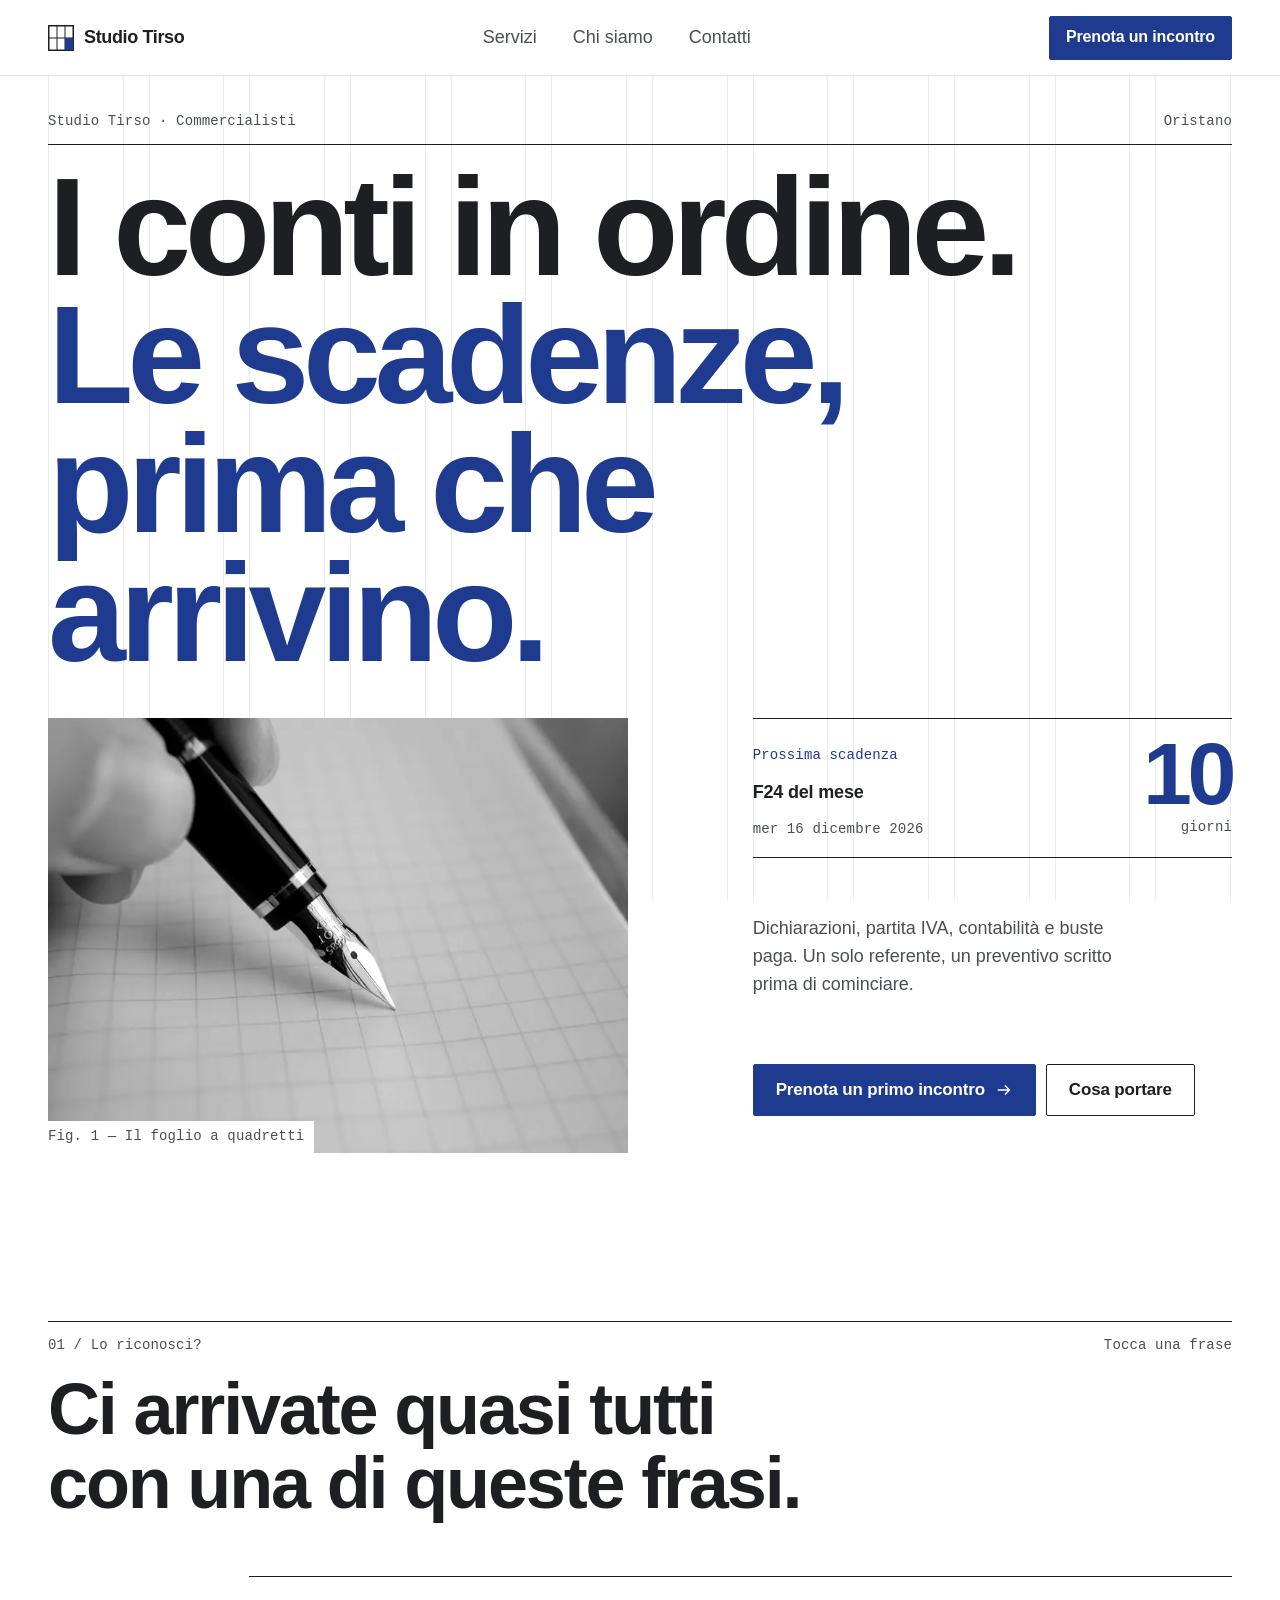
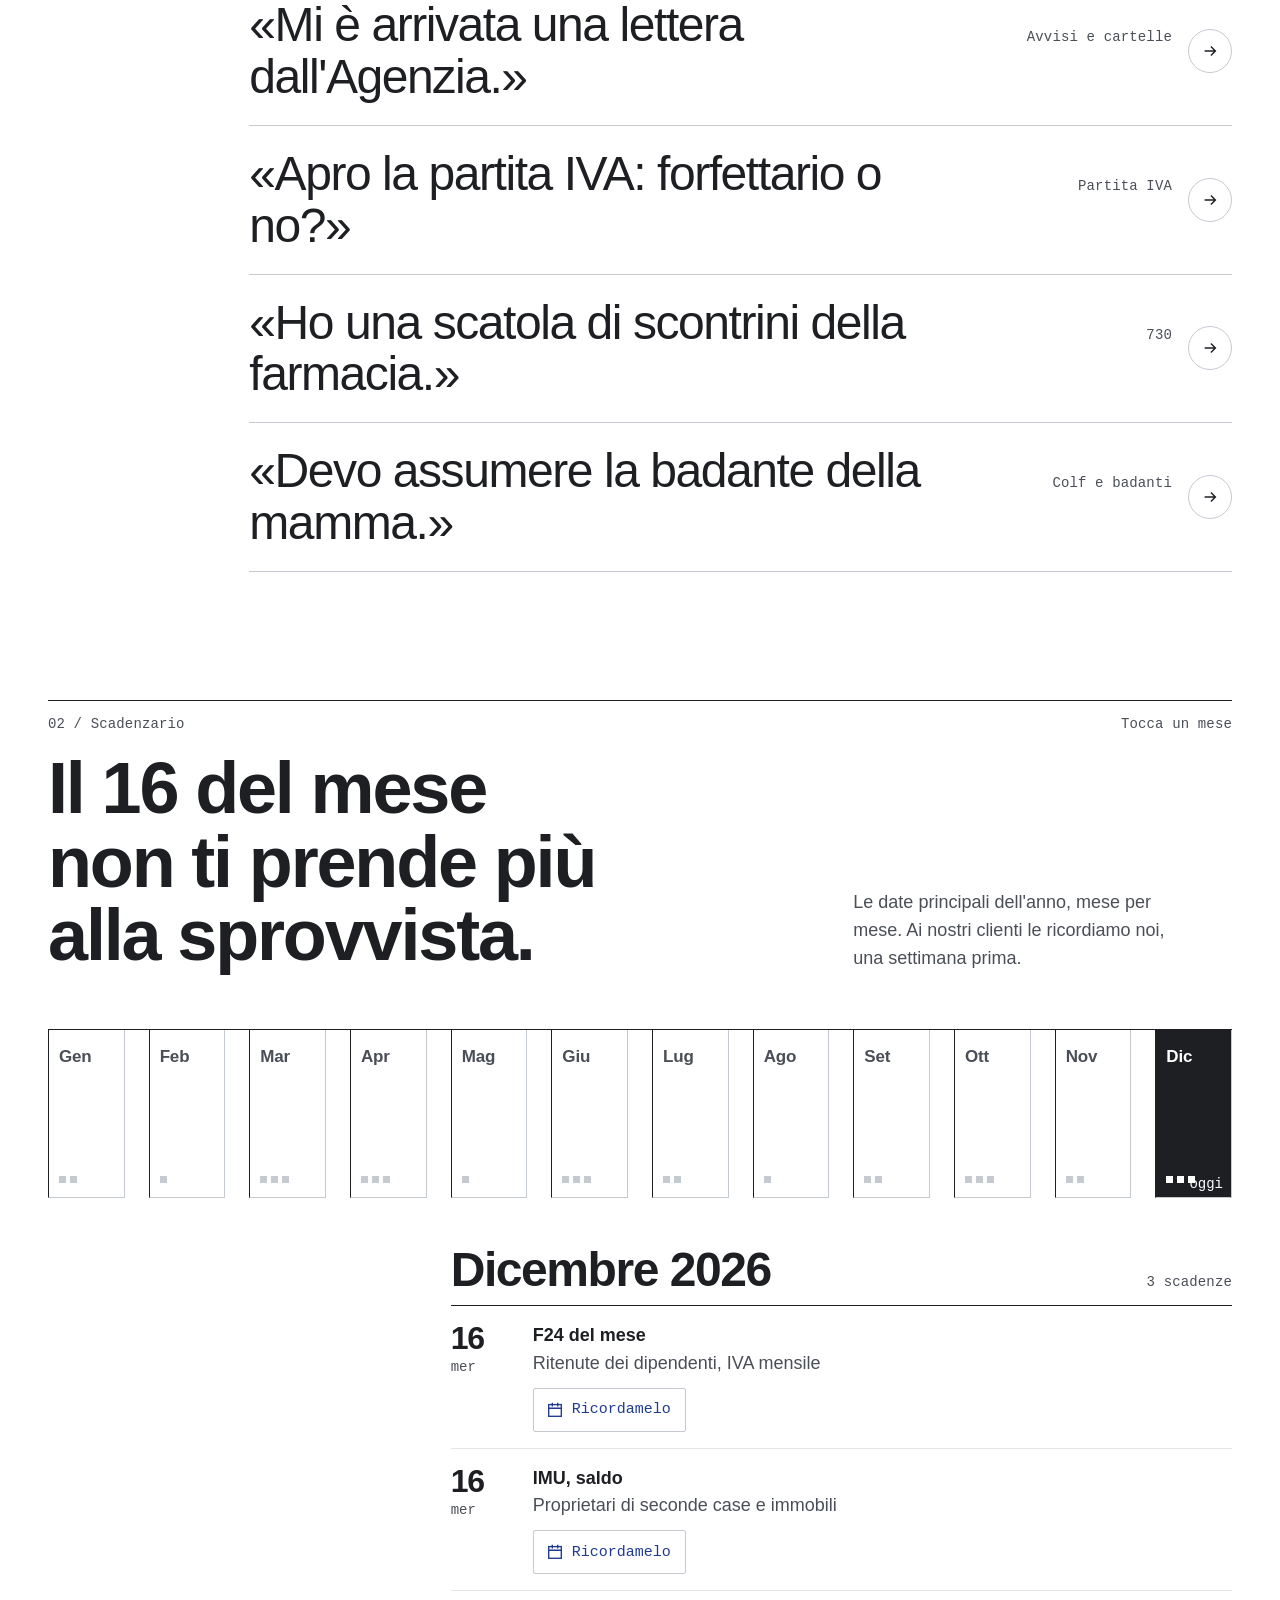
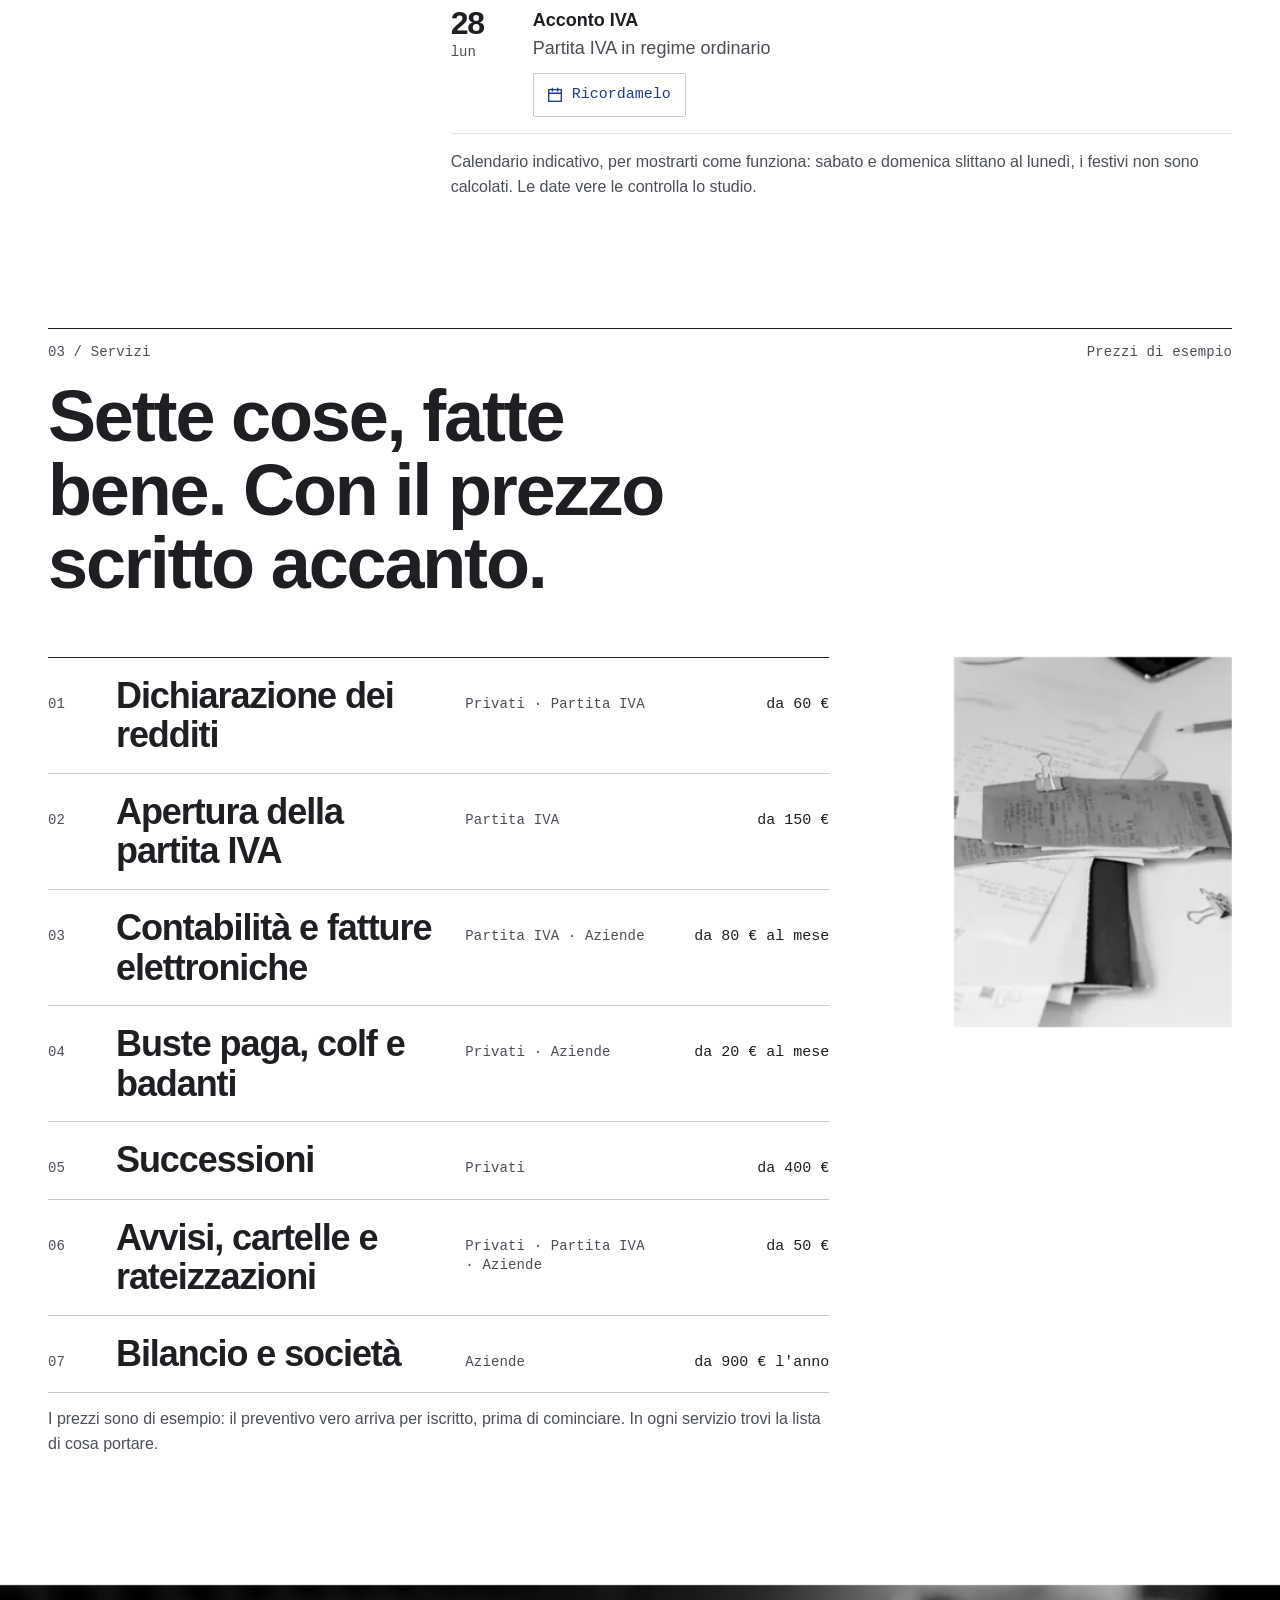
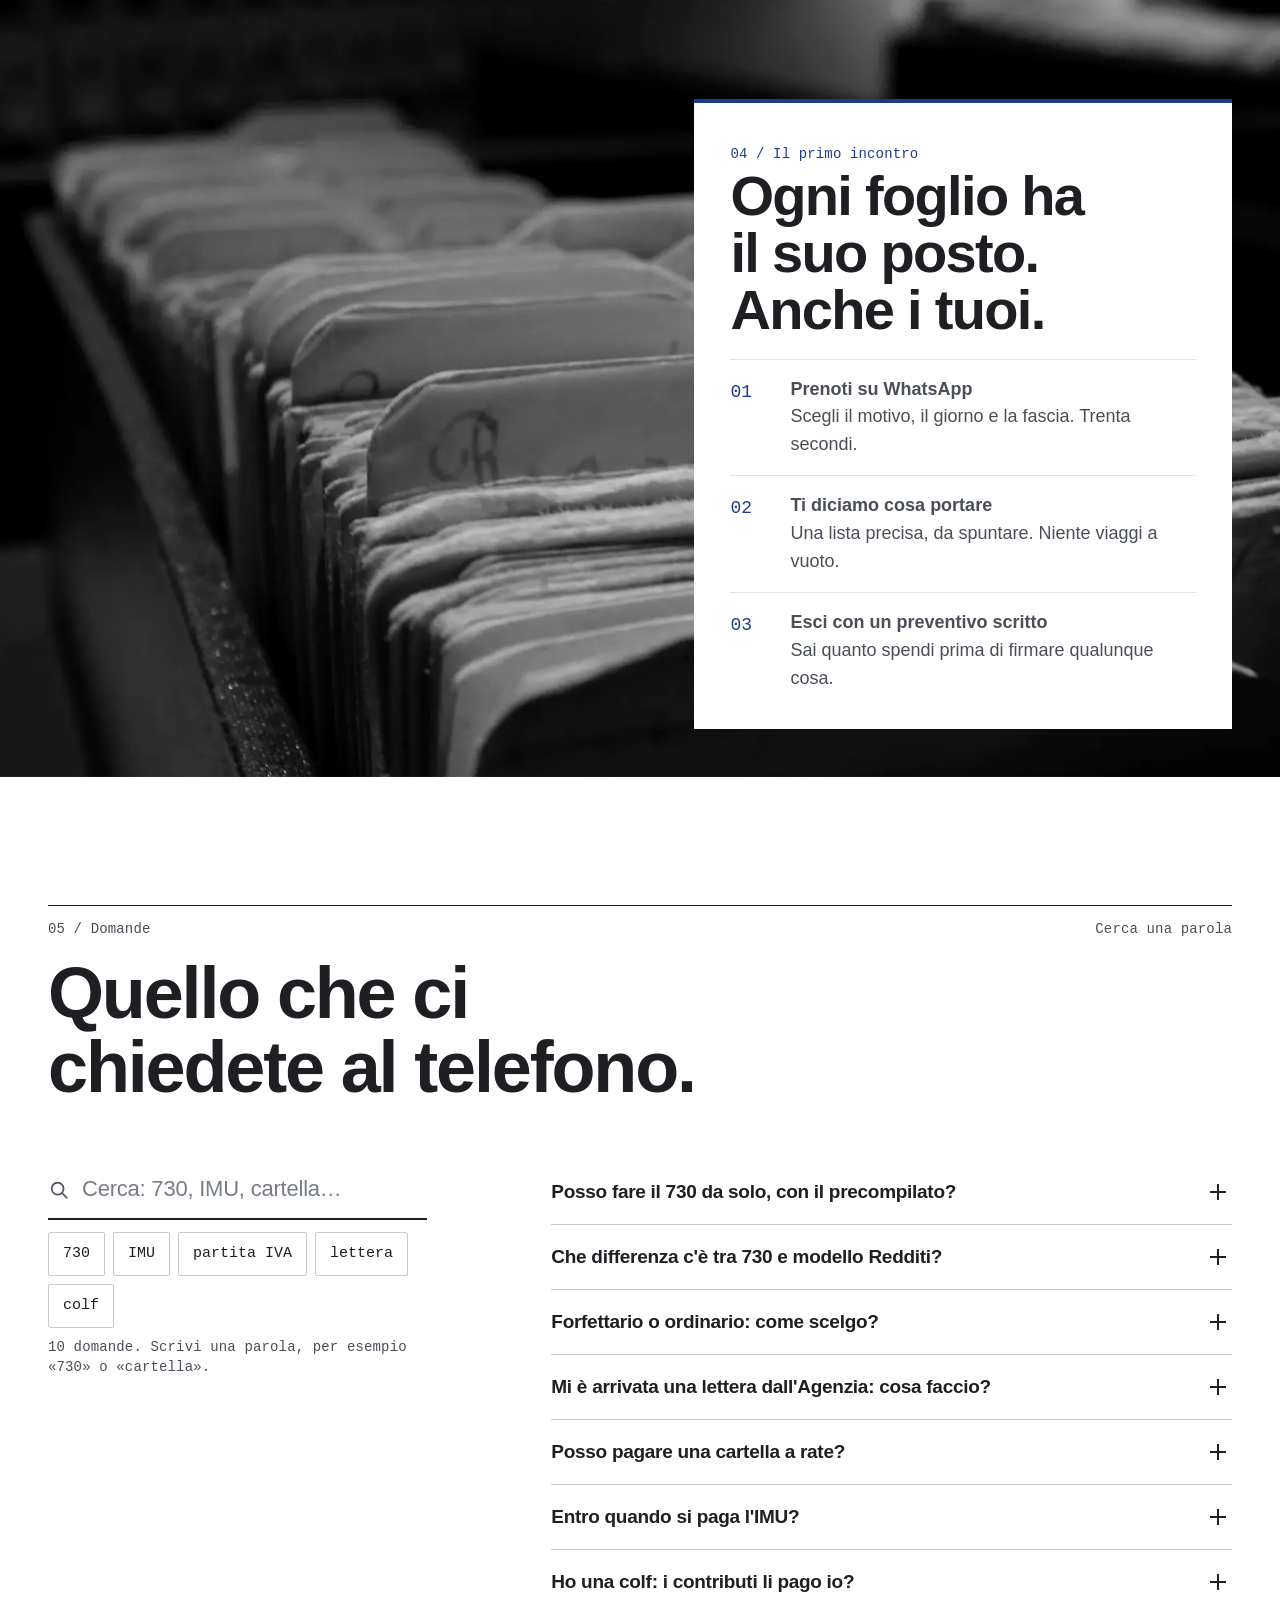
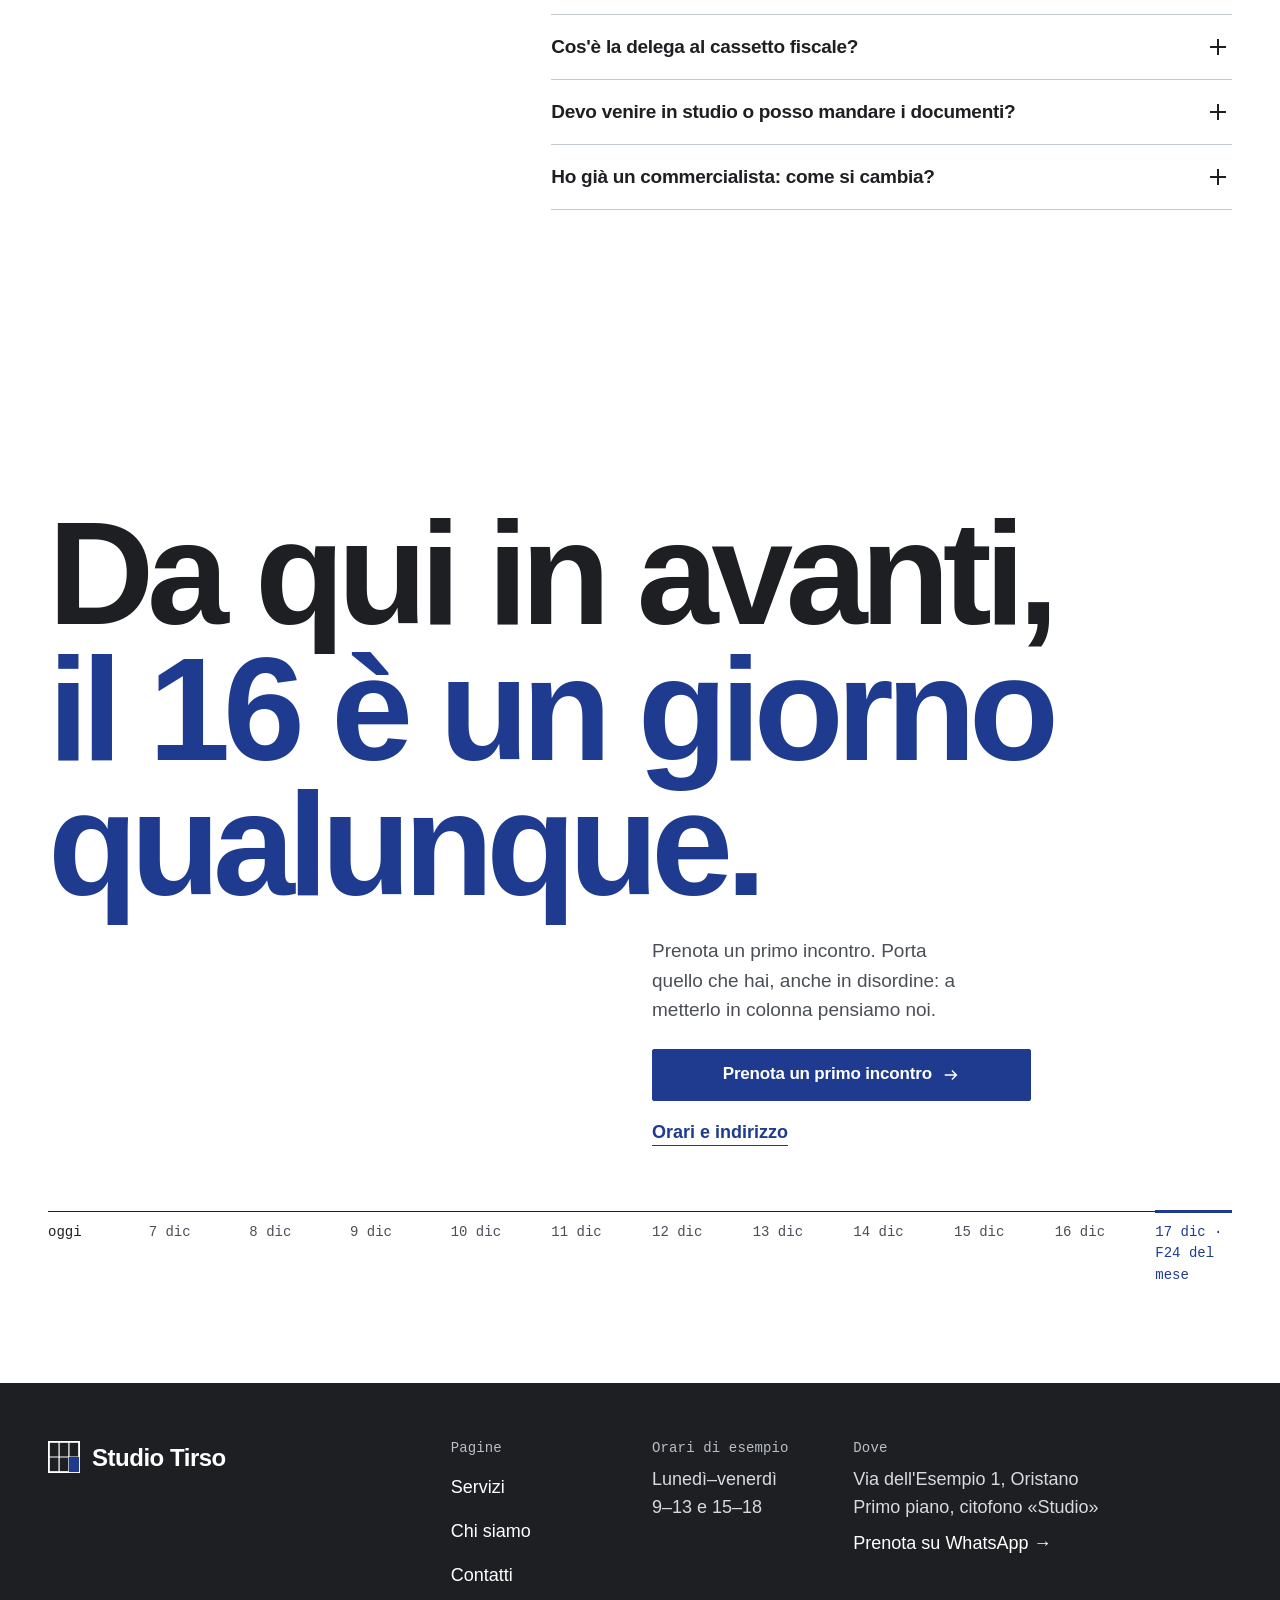
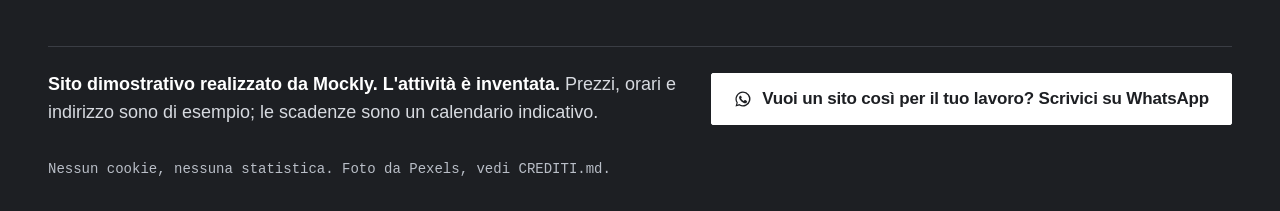
==== commit ed3f6edc: "Ricordamelo nel calendario, tablet sistemato, via il precaricamento dell'immagine Co-Authored-By: Cl" ====
--- a/index.html
+++ b/index.html
@@ -19,8 +19,7 @@
 <link rel="icon" href="favicon.png" sizes="64x64" type="image/png">
 <link rel="apple-touch-icon" href="apple-touch-icon.png">
 <link rel="preload" href="assets/fonts/instrument-sans-var.woff2" as="font" type="font/woff2" crossorigin>
-<link rel="stylesheet" href="assets/css/style.css?v=1">
-<link rel="preload" as="image" href="assets/img/penna-800.webp" imagesrcset="assets/img/penna-480.webp 480w, assets/img/penna-800.webp 800w, assets/img/penna-1200.webp 1200w" imagesizes="(min-width: 64em) 48vw, (min-width: 48em) 60vw, 100vw">
+<link rel="stylesheet" href="assets/css/style.css?v=2">
 <script>document.documentElement.classList.add("js")</script>
 </head>
 <body>
@@ -231,6 +230,6 @@
   </div>
 </footer>
 <div class="thumb-bar"><a class="btn btn--primary btn--block" href="contatti.html#prenota">Prenota un primo incontro <svg class="btn__arrow" viewBox="0 0 20 20" aria-hidden="true"><path d="M3 10h13M11 5l5 5-5 5" fill="none" stroke="currentColor" stroke-width="1.6"/></svg></a></div>
-<script src="assets/js/main.js?v=1" defer></script>
+<script src="assets/js/main.js?v=2" defer></script>
 </body>
 </html>
--- a/assets/css/style.css
+++ b/assets/css/style.css
@@ -830,3 +830,18 @@
   .studio-side { grid-column: 9 / -1; margin-top: 0; align-self: center; }
   .person__mono { aspect-ratio: 4 / 3; }
 }
+
+/* Ricordamelo: salva la scadenza nel calendario del telefono */
+.cal__remind {
+  margin-top: 10px; min-height: 44px; padding: 0 14px 0 12px;
+  display: inline-flex; align-items: center; gap: 8px;
+  border: 1px solid var(--line-mid); border-radius: 2px; background: var(--paper); cursor: pointer;
+  font-family: var(--mono); font-size: 0.9375rem; color: var(--blue);
+  transition: background-color 120ms, border-color 120ms, color 120ms;
+  -webkit-tap-highlight-color: transparent;
+}
+.cal__remind svg { width: 18px; height: 18px; flex: none; }
+.cal__remind:hover { border-color: var(--blue); background: var(--blue-soft); }
+.cal__remind:active { transform: translateY(1px); }
+.cal__remind.is-done { background: var(--blue); border-color: var(--blue); color: #fff; }
+.cal__remind { display: flex; width: fit-content; }
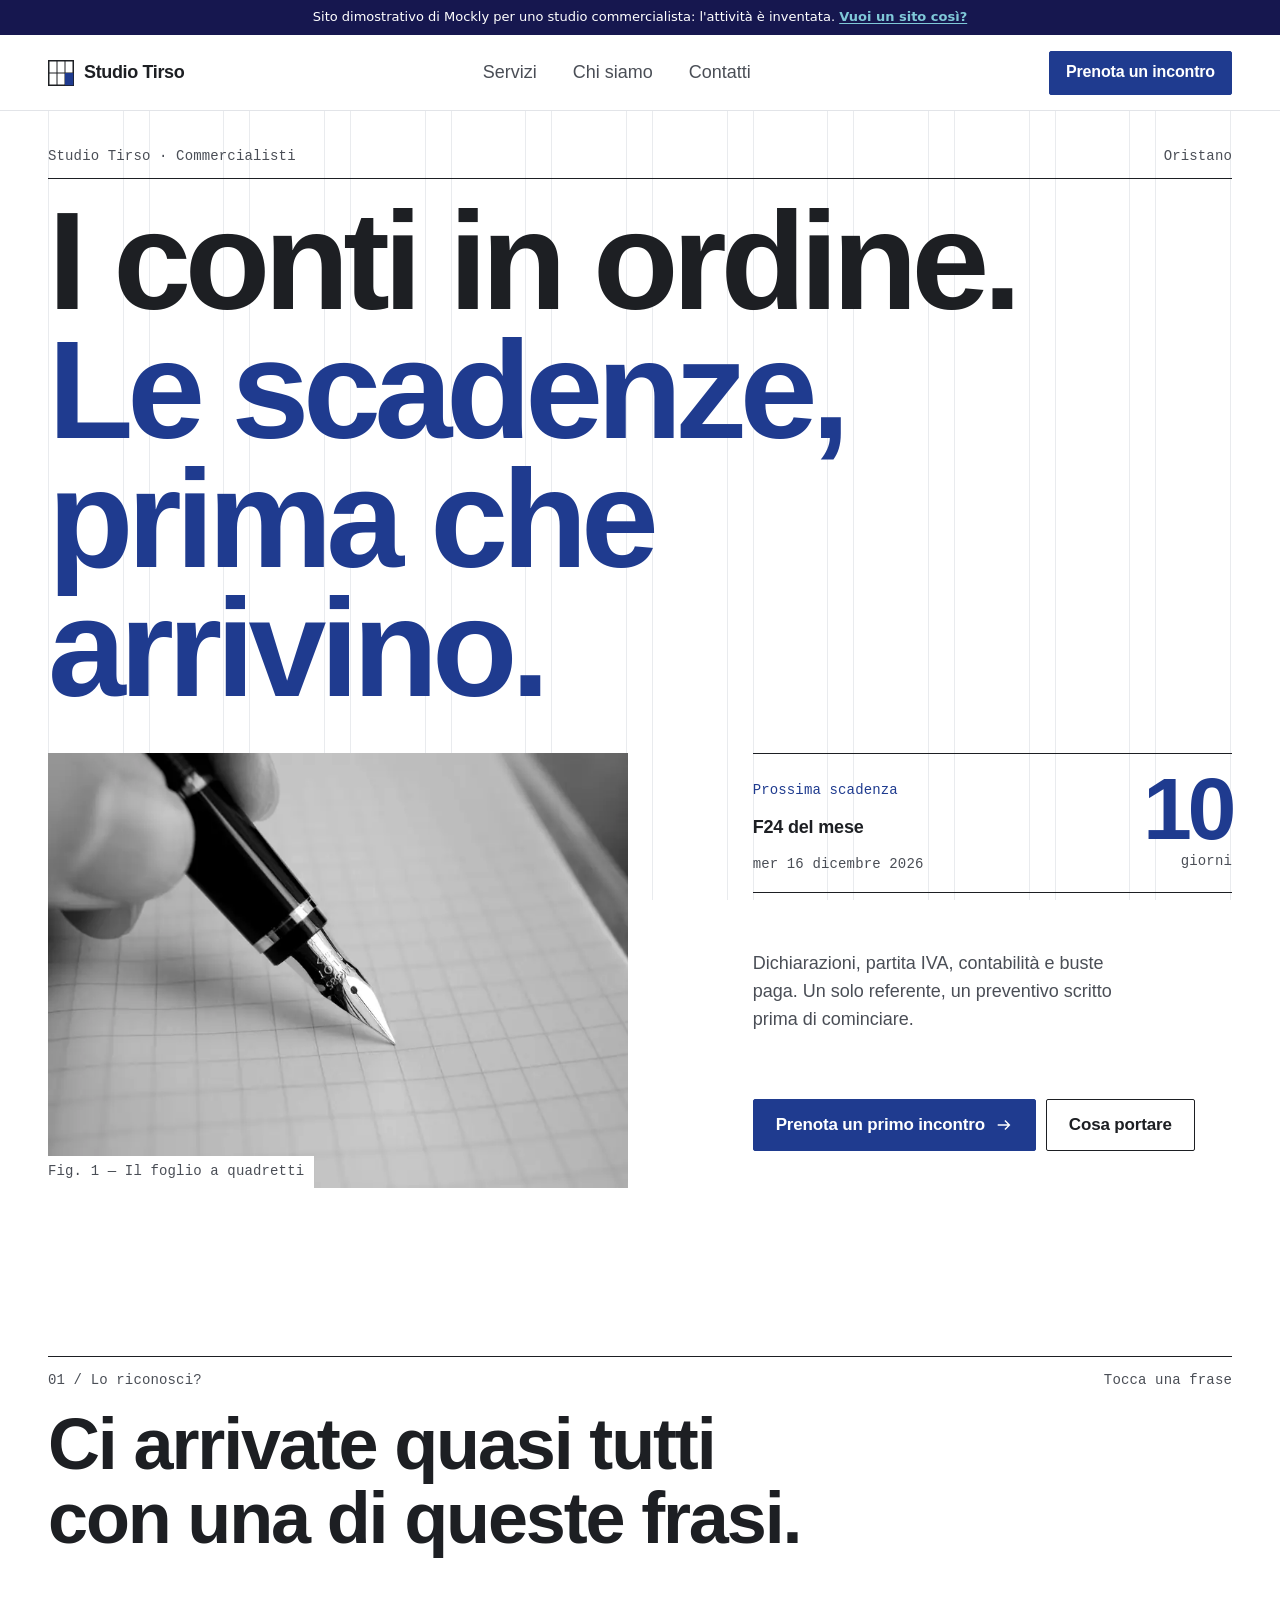
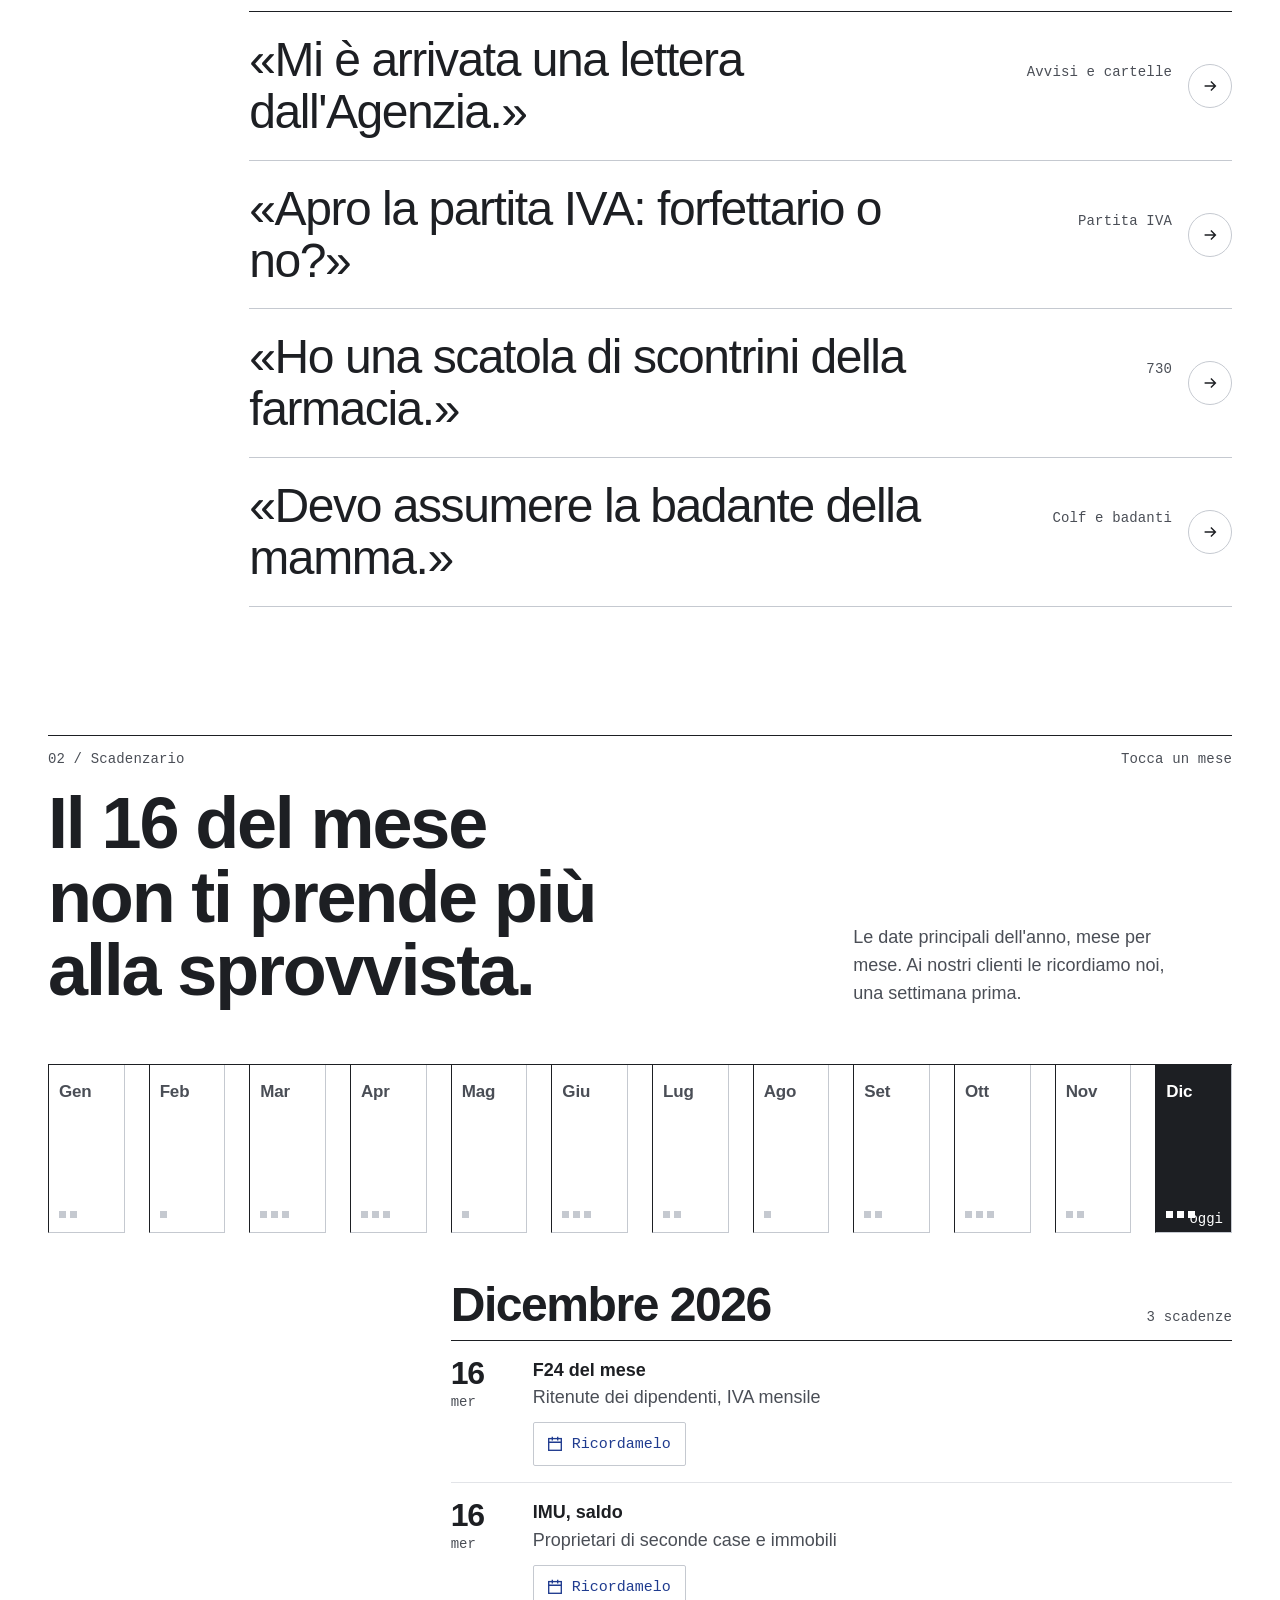
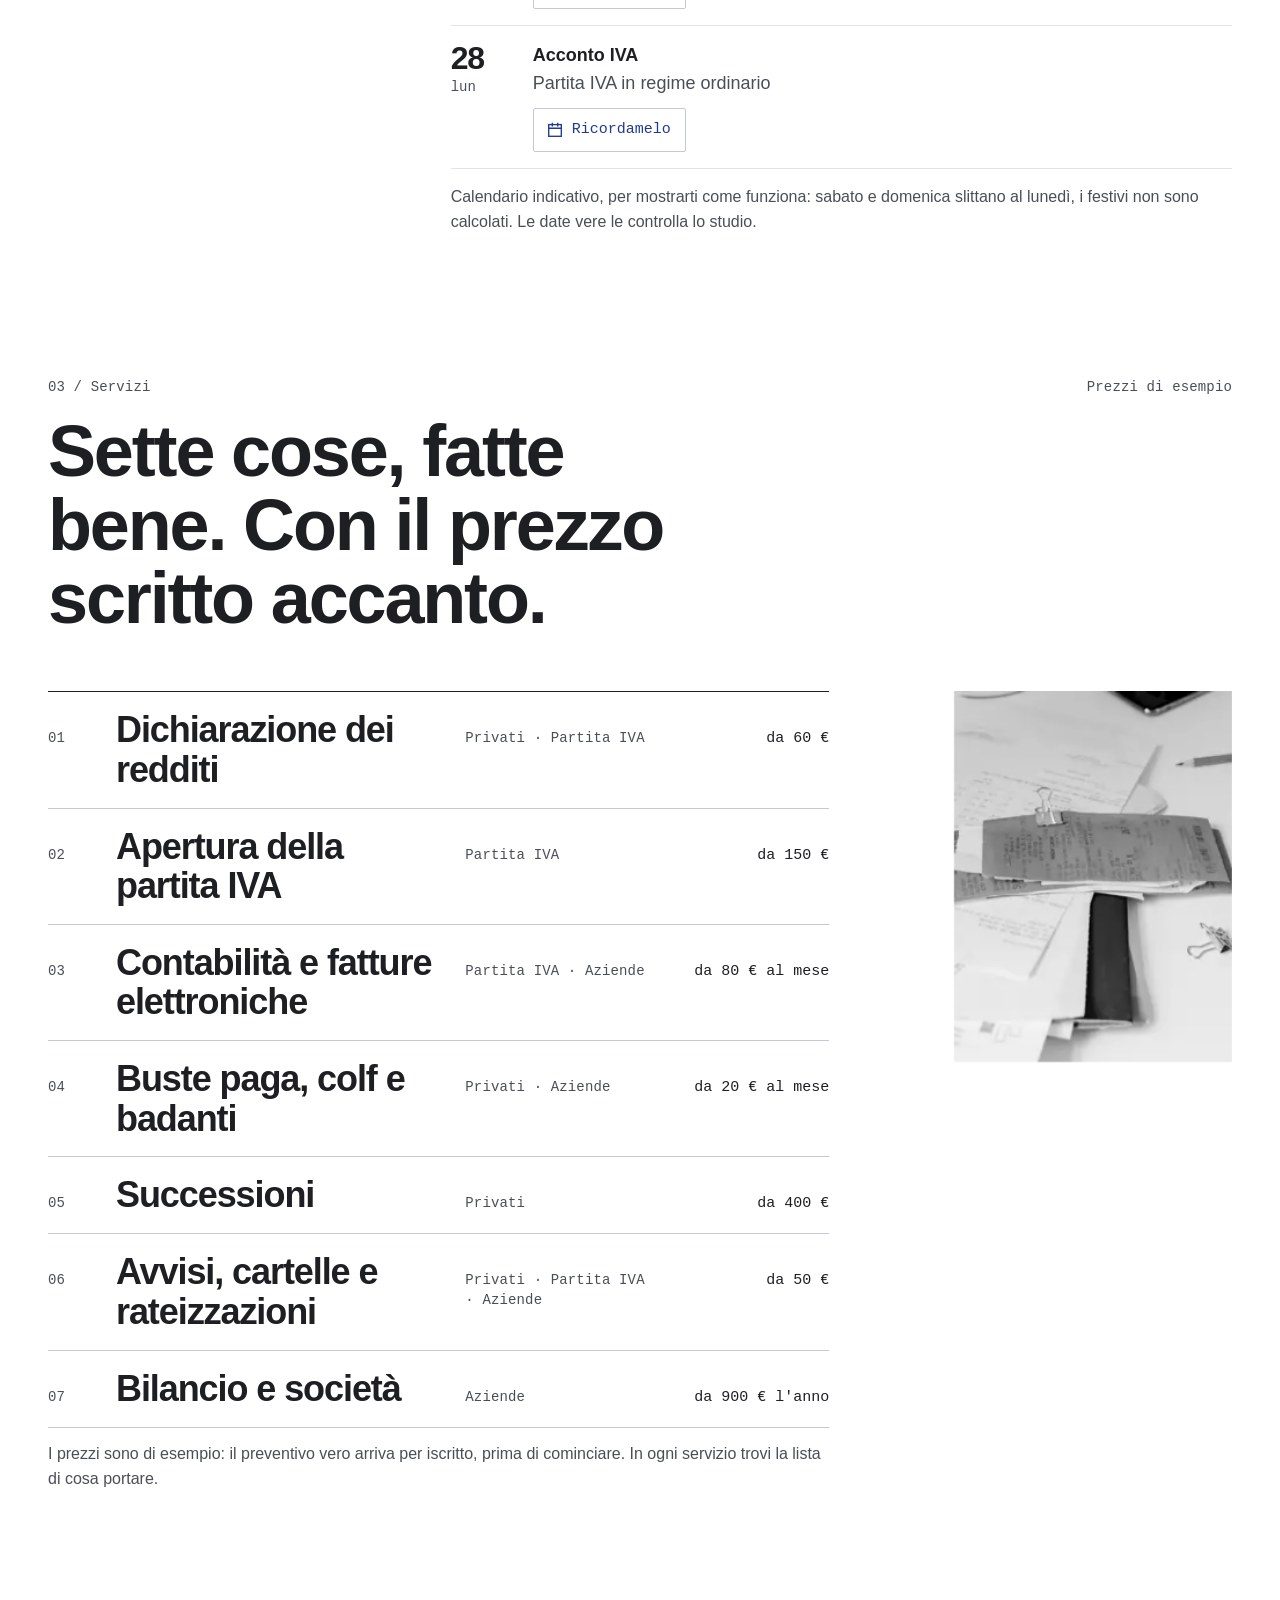
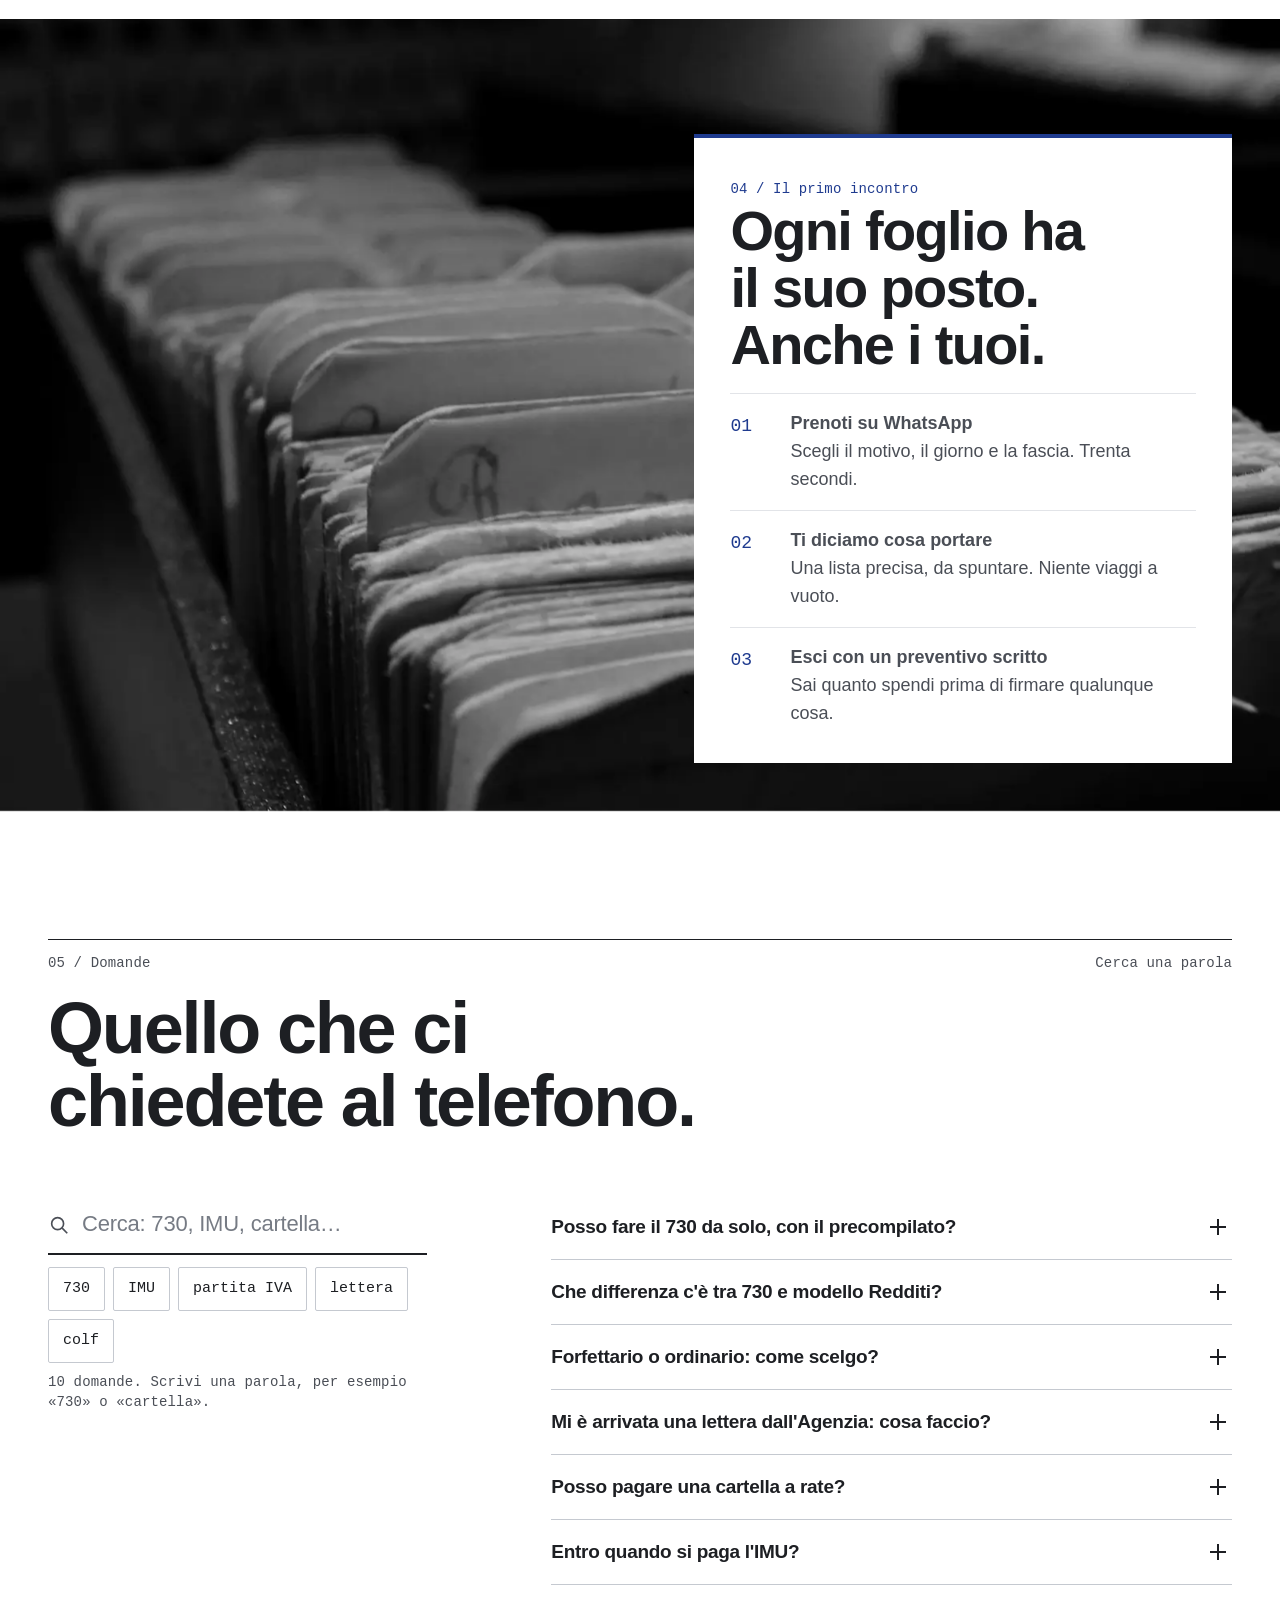
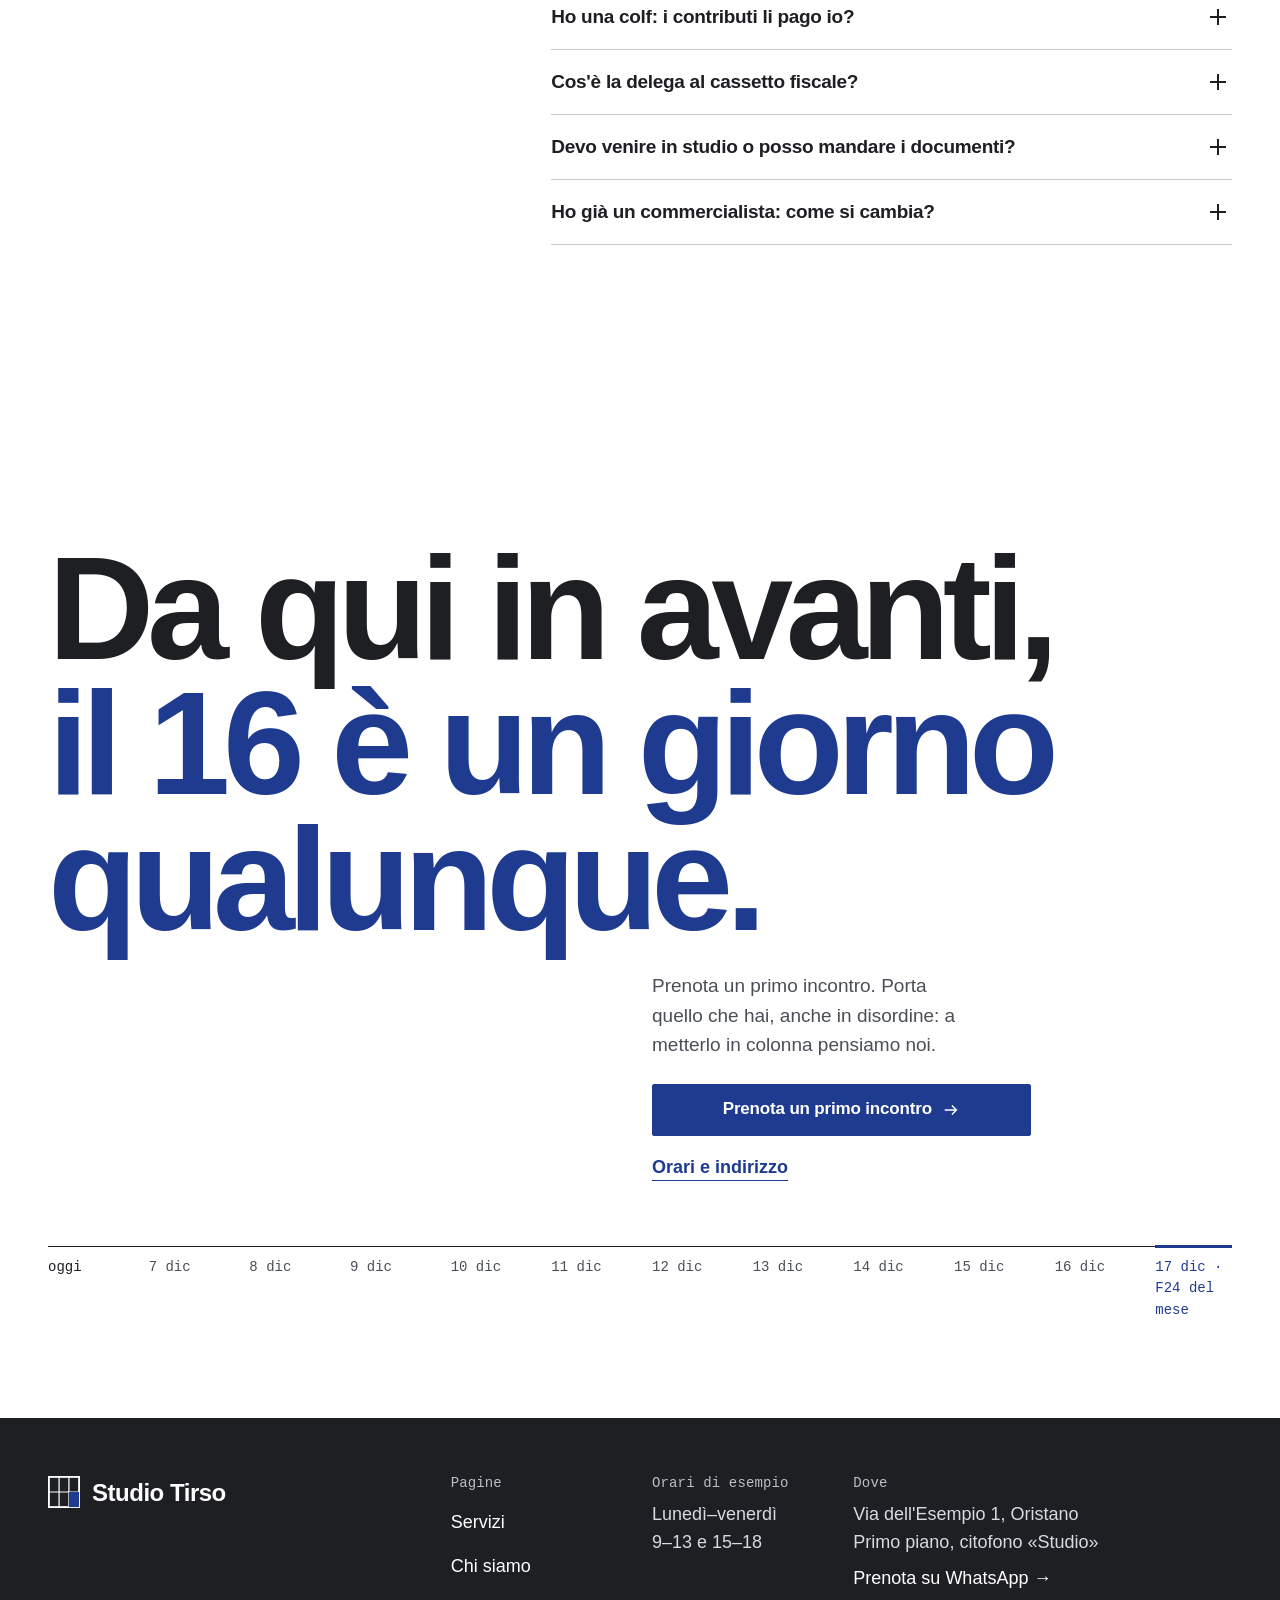
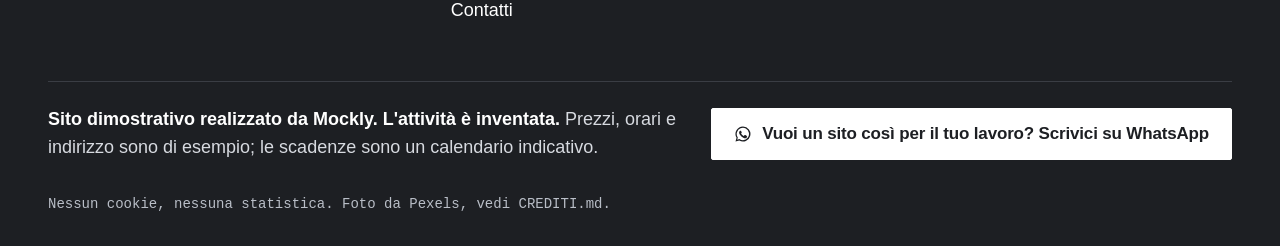
==== commit 7aca574c: "Striscia 'Sito dimostrativo di Mockly' in cima a ogni pagina Co-Authored-By: Claude Opus 5.5 <norepl" ====
--- a/index.html
+++ b/index.html
@@ -23,6 +23,10 @@
 <script>document.documentElement.classList.add("js")</script>
 </head>
 <body>
+<!-- Striscia Mockly: dice che questo è un sito dimostrativo -->
+<div class="mockly-demo-bar" role="note"><p>Sito dimostrativo di Mockly per uno studio commercialista: l'attività è inventata. <a href="https://mockly.it/">Vuoi un sito così?</a></p></div>
+<script>(function(){var b=document.currentScript.previousElementSibling,h=[];function pad(){var c=getComputedStyle(document.body),t=parseFloat(c.paddingTop)||0;b.style.margin="-"+t+"px -"+(parseFloat(c.paddingRight)||0)+"px "+t+"px -"+(parseFloat(c.paddingLeft)||0)+"px";}function find(){pad();h=[].filter.call(document.body.querySelectorAll("*"),function(e){if(e===b||b.contains(e))return false;if(e.hasAttribute("data-mockly-bar"))return true;var s=getComputedStyle(e);if(s.position!=="fixed"||s.top!=="0px")return false;var r=e.getBoundingClientRect();if(r.height>20&&r.height<innerHeight*.5&&r.width>innerWidth*.5){e.setAttribute("data-mockly-bar","");return true;}return false;});move();}function move(){var t=Math.max(0,b.offsetHeight-scrollY)+"px";h.forEach(function(e){e.style.top=t;});}addEventListener("load",find);addEventListener("resize",find);addEventListener("scroll",move,{passive:true});if(document.readyState!=="loading")find();else document.addEventListener("DOMContentLoaded",find);})();</script>
+<style>.mockly-demo-bar{position:relative;z-index:1;margin:0;padding:8px 16px;background:#16174F;color:#fff;font:500 13px/1.45 system-ui,-apple-system,"Segoe UI",Roboto,sans-serif;text-align:center;letter-spacing:0}.mockly-demo-bar p{margin:0;color:inherit;font:inherit}.mockly-demo-bar a{color:#7FC8D8;font-weight:600;text-decoration:underline;text-underline-offset:2px}.mockly-demo-bar a:focus-visible{outline:2px solid #7FC8D8;outline-offset:2px}</style>
 <a class="skip" href="#contenuto">Vai al contenuto</a>
 <div class="columns" aria-hidden="true"><div class="wrap"><div class="grid"><span></span><span></span><span></span><span></span><span></span><span></span><span></span><span></span><span></span><span></span><span></span><span></span></div></div></div>
 <header class="site-header">
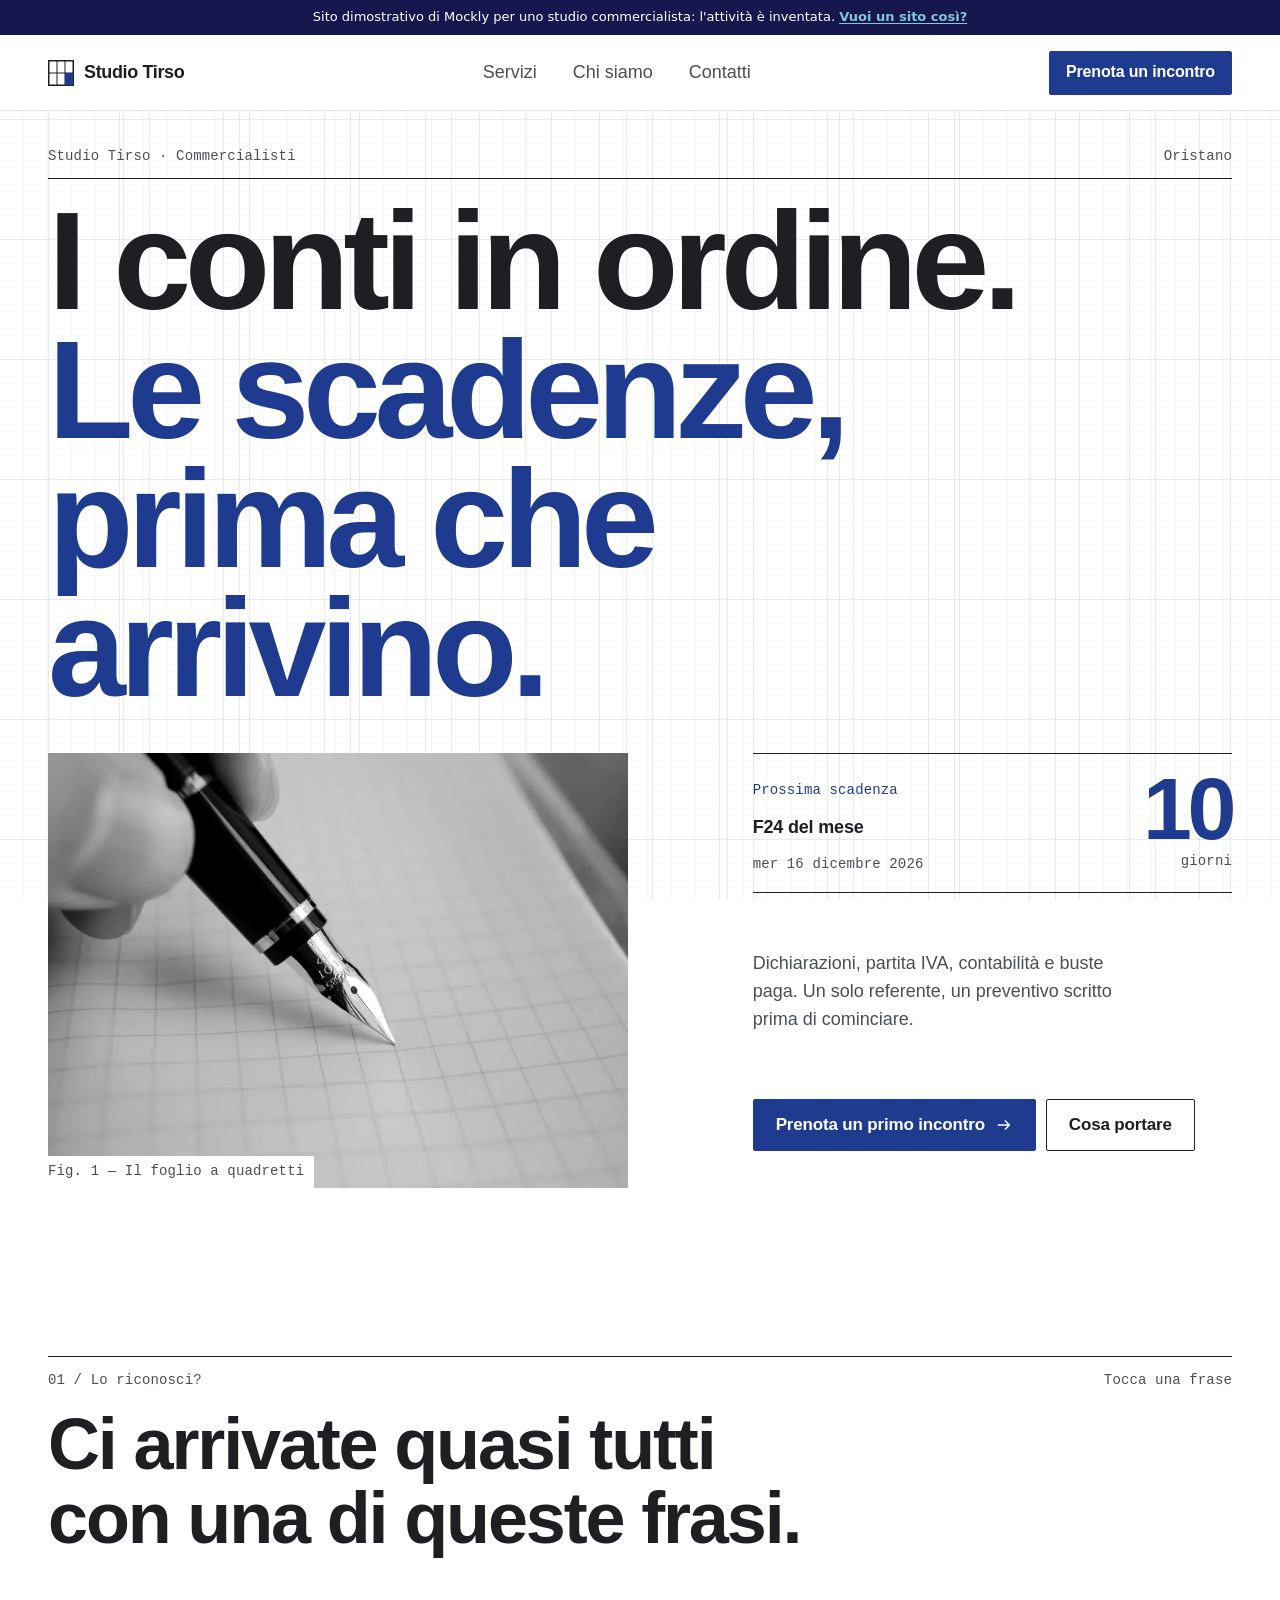
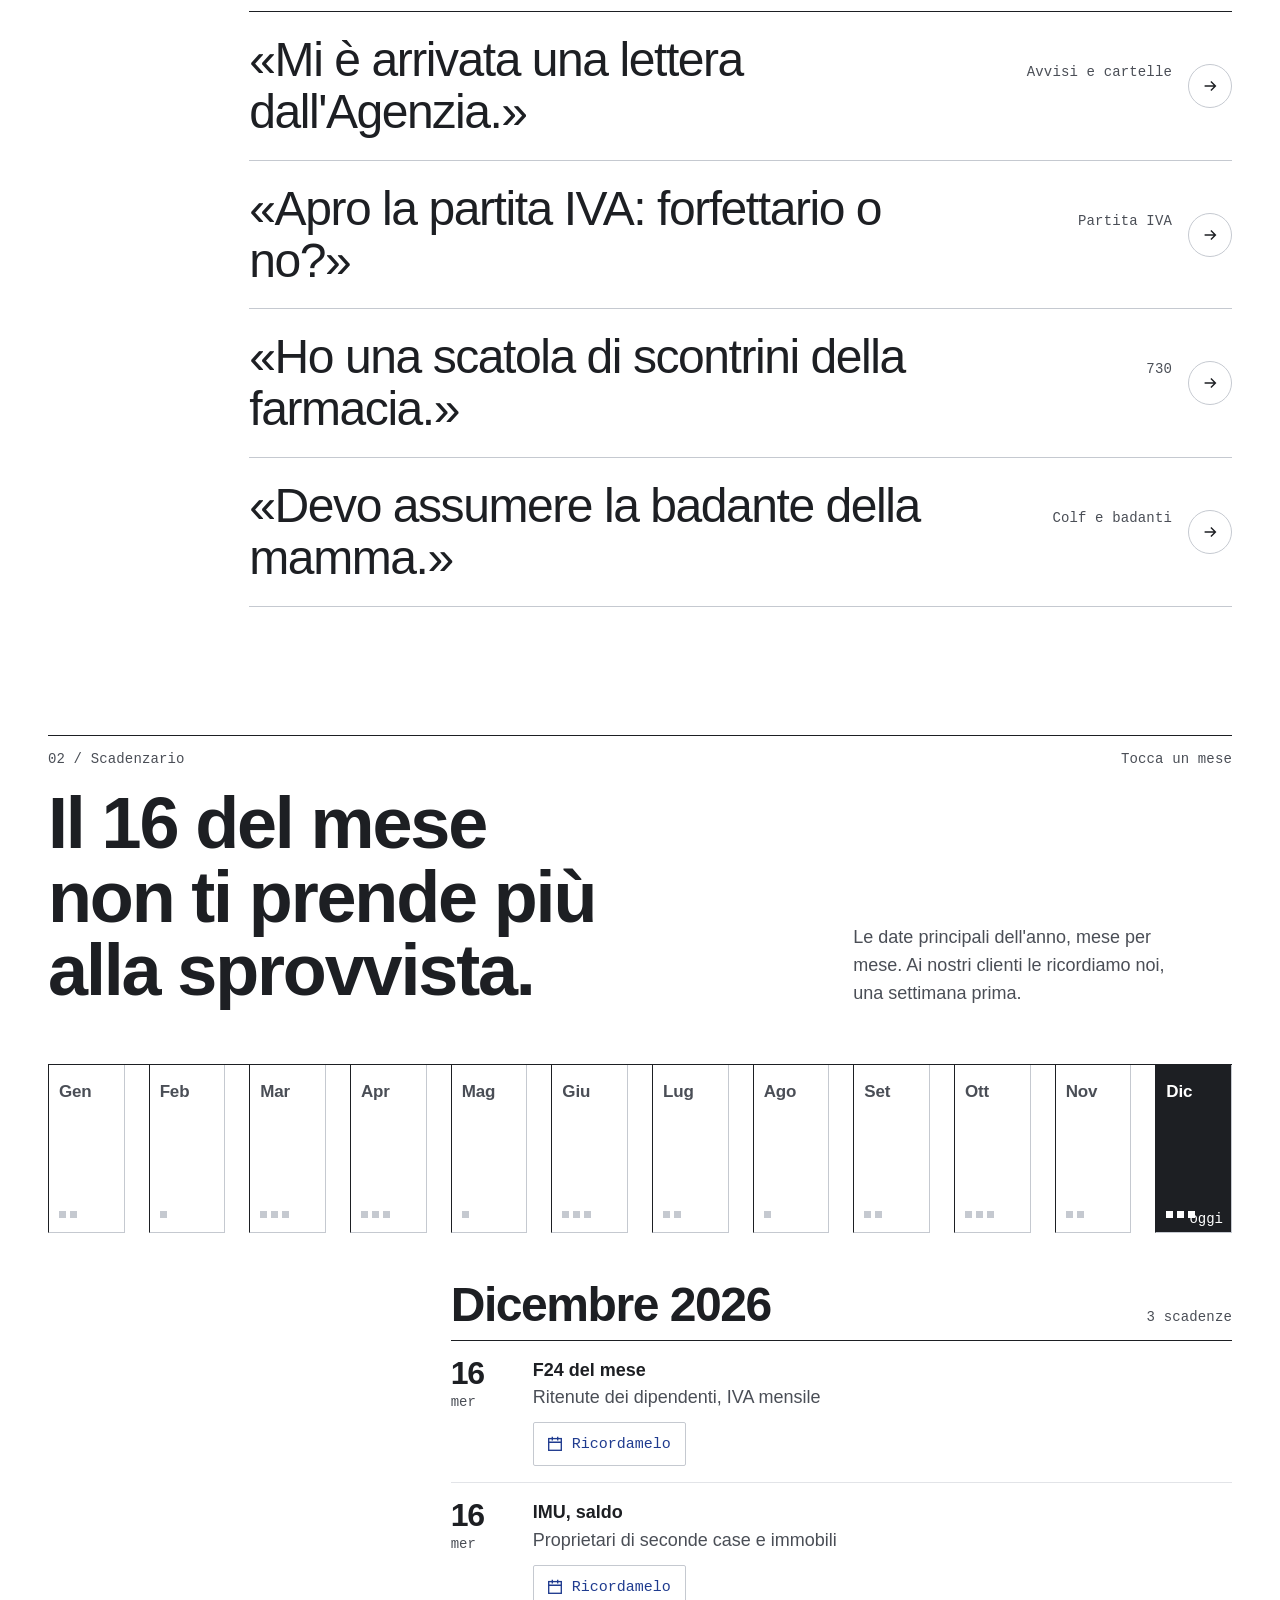
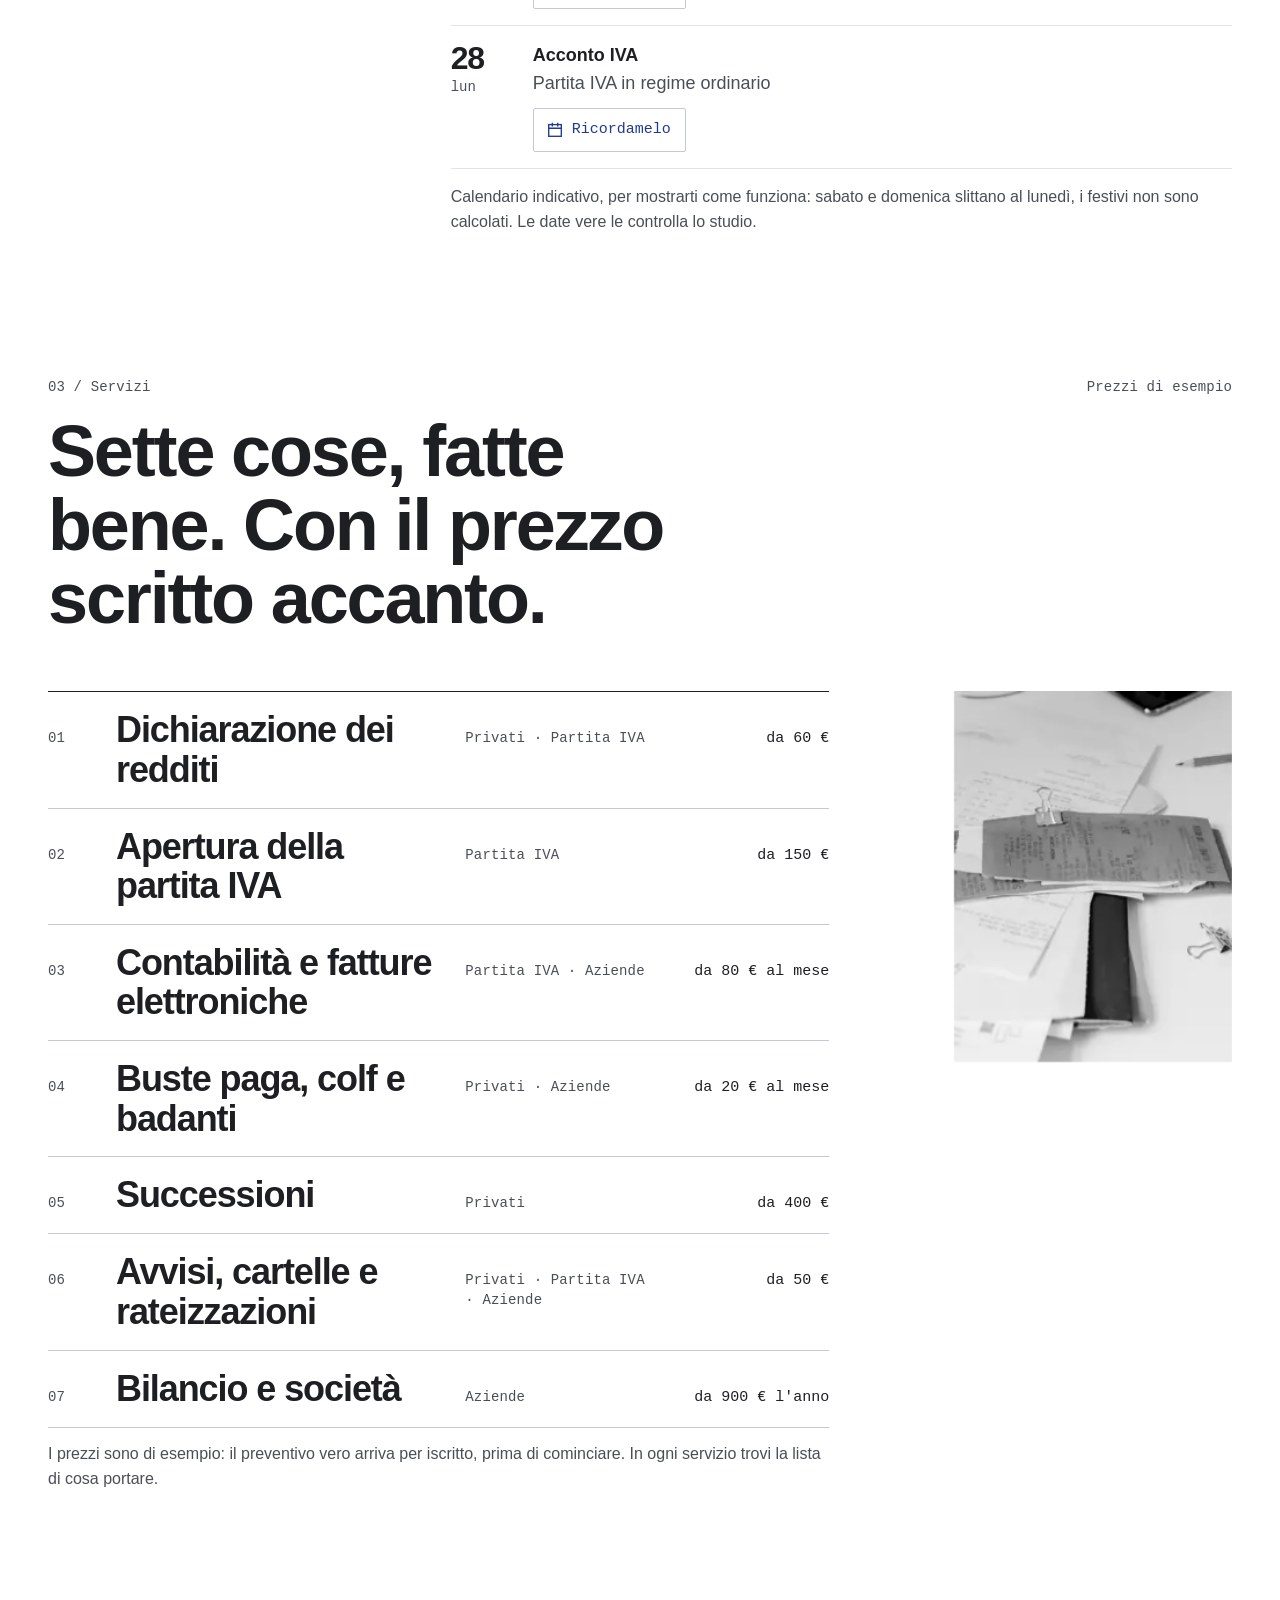
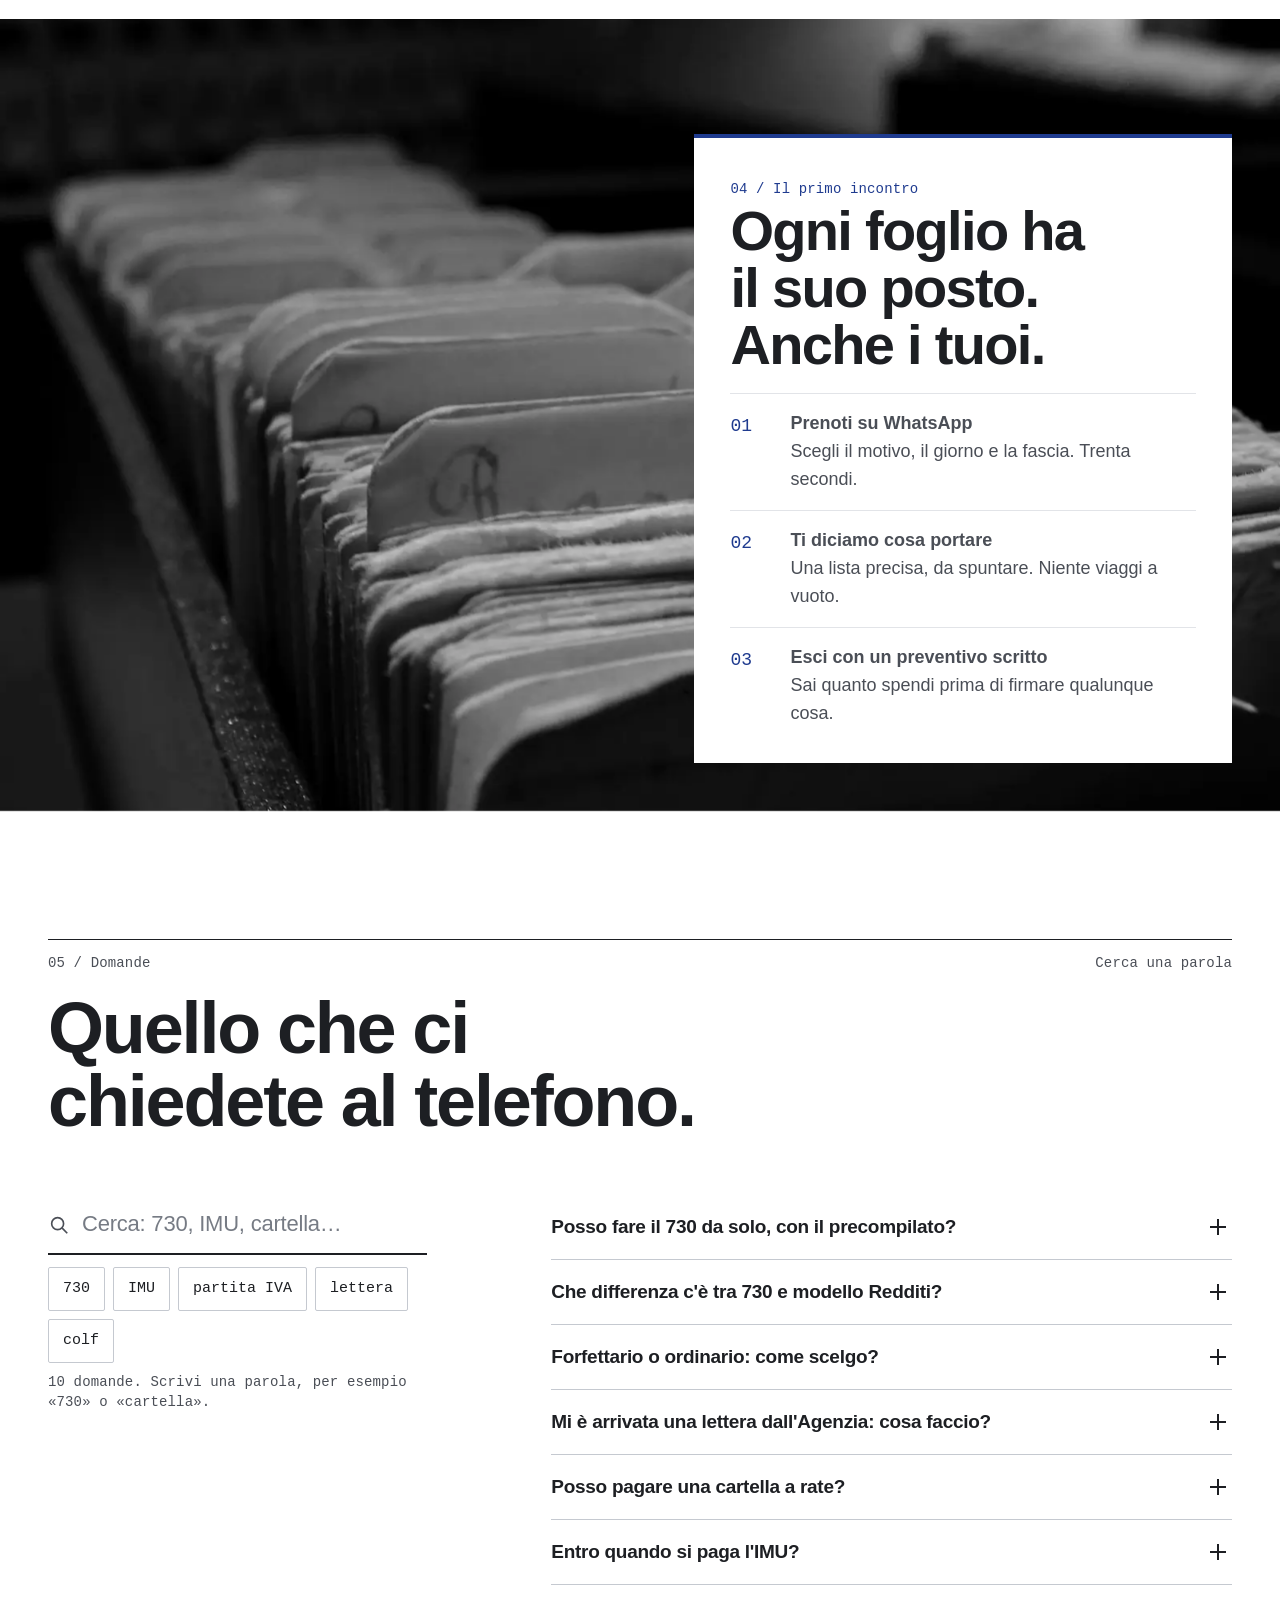
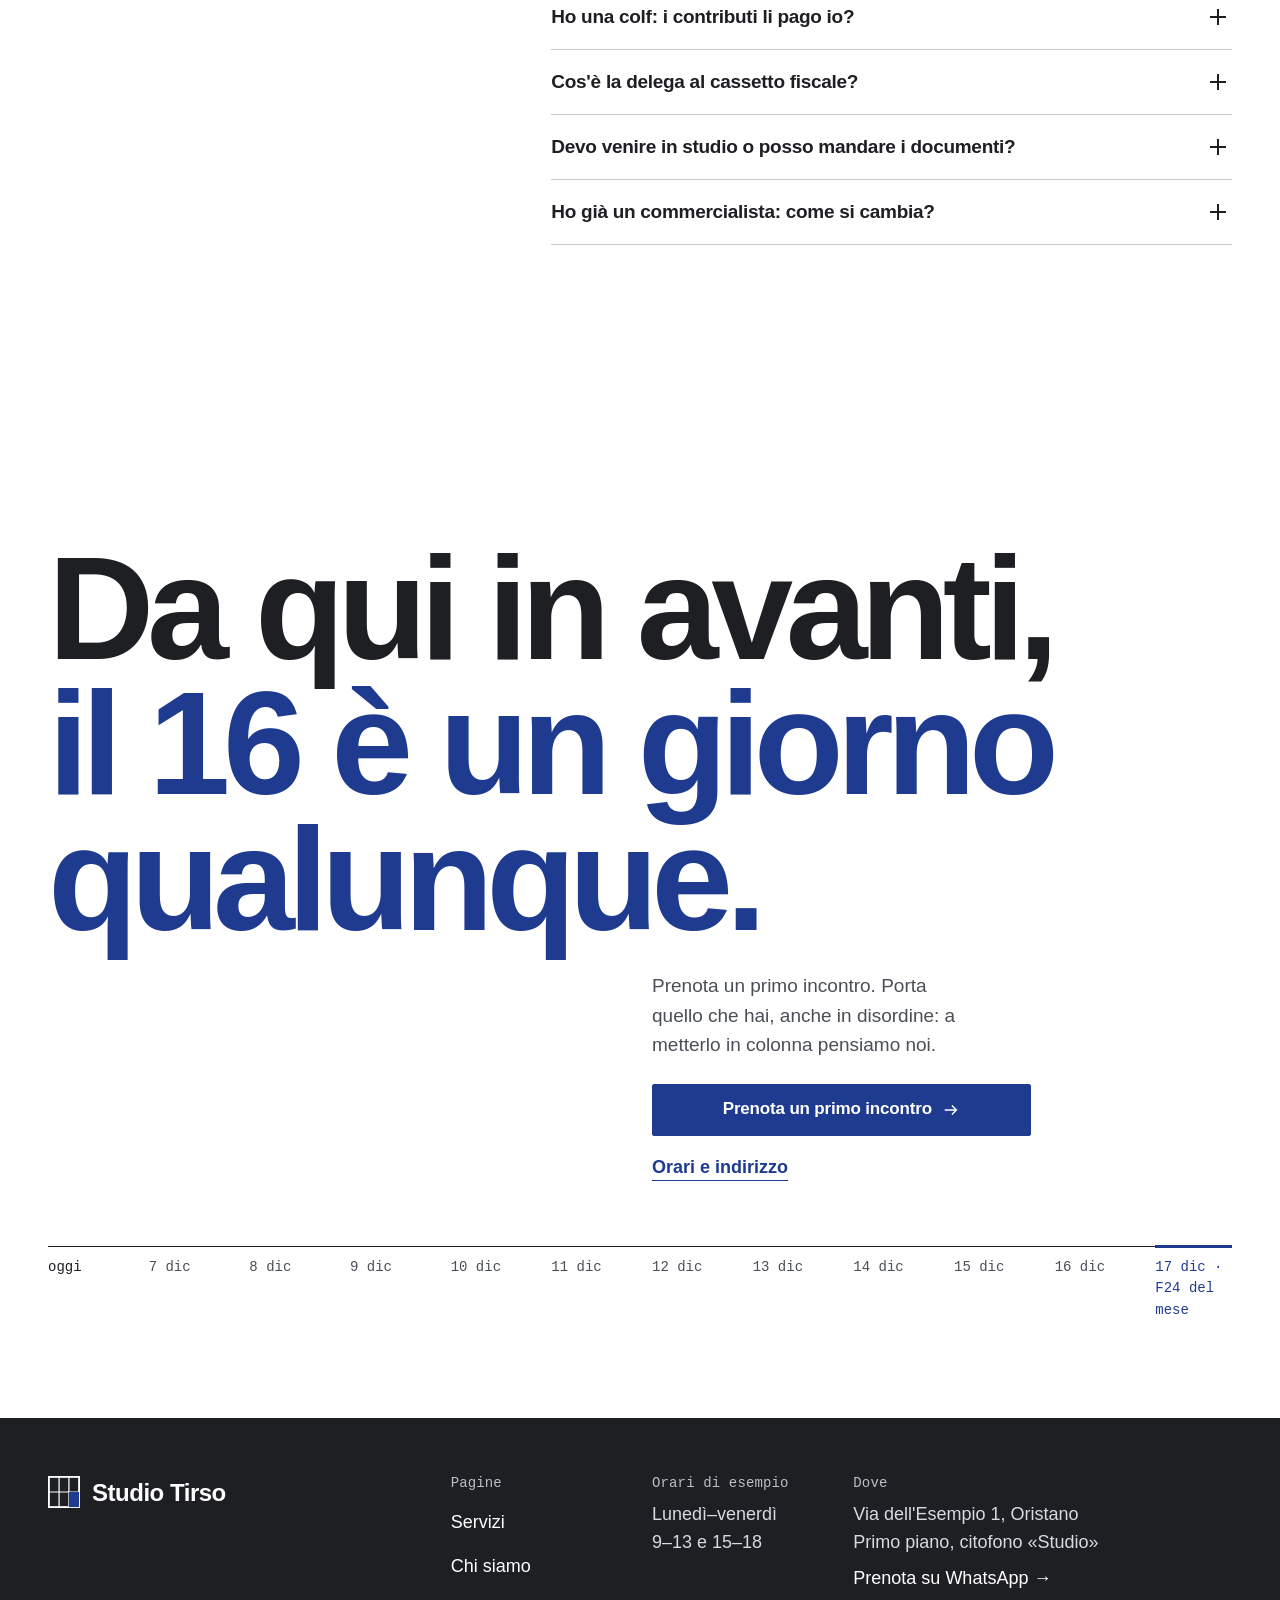
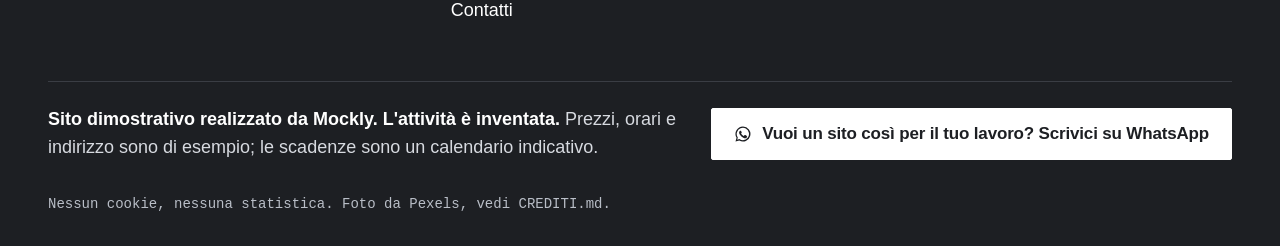
==== commit 3b5321d8: "Sfondo: foglio a quadretti sotto la griglia, che compare dopo le colonne Co-Authored-By: Claude Sonn" ====
--- a/index.html
+++ b/index.html
@@ -19,7 +19,7 @@
 <link rel="icon" href="favicon.png" sizes="64x64" type="image/png">
 <link rel="apple-touch-icon" href="apple-touch-icon.png">
 <link rel="preload" href="assets/fonts/instrument-sans-var.woff2" as="font" type="font/woff2" crossorigin>
-<link rel="stylesheet" href="assets/css/style.css?v=2">
+<link rel="stylesheet" href="assets/css/style.css?v=3">
 <script>document.documentElement.classList.add("js")</script>
 </head>
 <body>
--- a/assets/css/style.css
+++ b/assets/css/style.css
@@ -104,6 +104,15 @@
   position: fixed; inset: 0; z-index: 0;
   pointer-events: none;
   contain: strict;
+  /* Foglio a quadretti: un quadretto ogni 24px, una riga più marcata ogni cinque */
+  background-color: var(--paper);
+  background-image:
+    linear-gradient(to right, rgba(31, 59, 143, 0.07) 1px, transparent 1px),
+    linear-gradient(to bottom, rgba(31, 59, 143, 0.07) 1px, transparent 1px),
+    linear-gradient(to right, rgba(31, 59, 143, 0.035) 1px, transparent 1px),
+    linear-gradient(to bottom, rgba(31, 59, 143, 0.035) 1px, transparent 1px);
+  background-size: 120px 120px, 120px 120px, 24px 24px, 24px 24px;
+  background-position: -1px -1px;
 }
 .columns .wrap { height: 100%; }
 .columns .grid { height: 100%; }
@@ -795,6 +804,8 @@
   .js.is-ready .columns span:nth-child(12) { transition-delay: 440ms; }
 
   /* Ogni blocco parte spostato di una colonna e scatta al suo posto */
+  .js .columns { background-size: 120px 120px, 120px 120px, 24px 24px, 24px 24px; opacity: 0; }
+  .js.is-ready .columns { opacity: 1; transition: opacity 1200ms linear 350ms; }
   .js [data-snap] {
     opacity: 0;
     transform: translateX(var(--snap-from, calc((100vw - var(--margin) * 2) / var(--cols))));
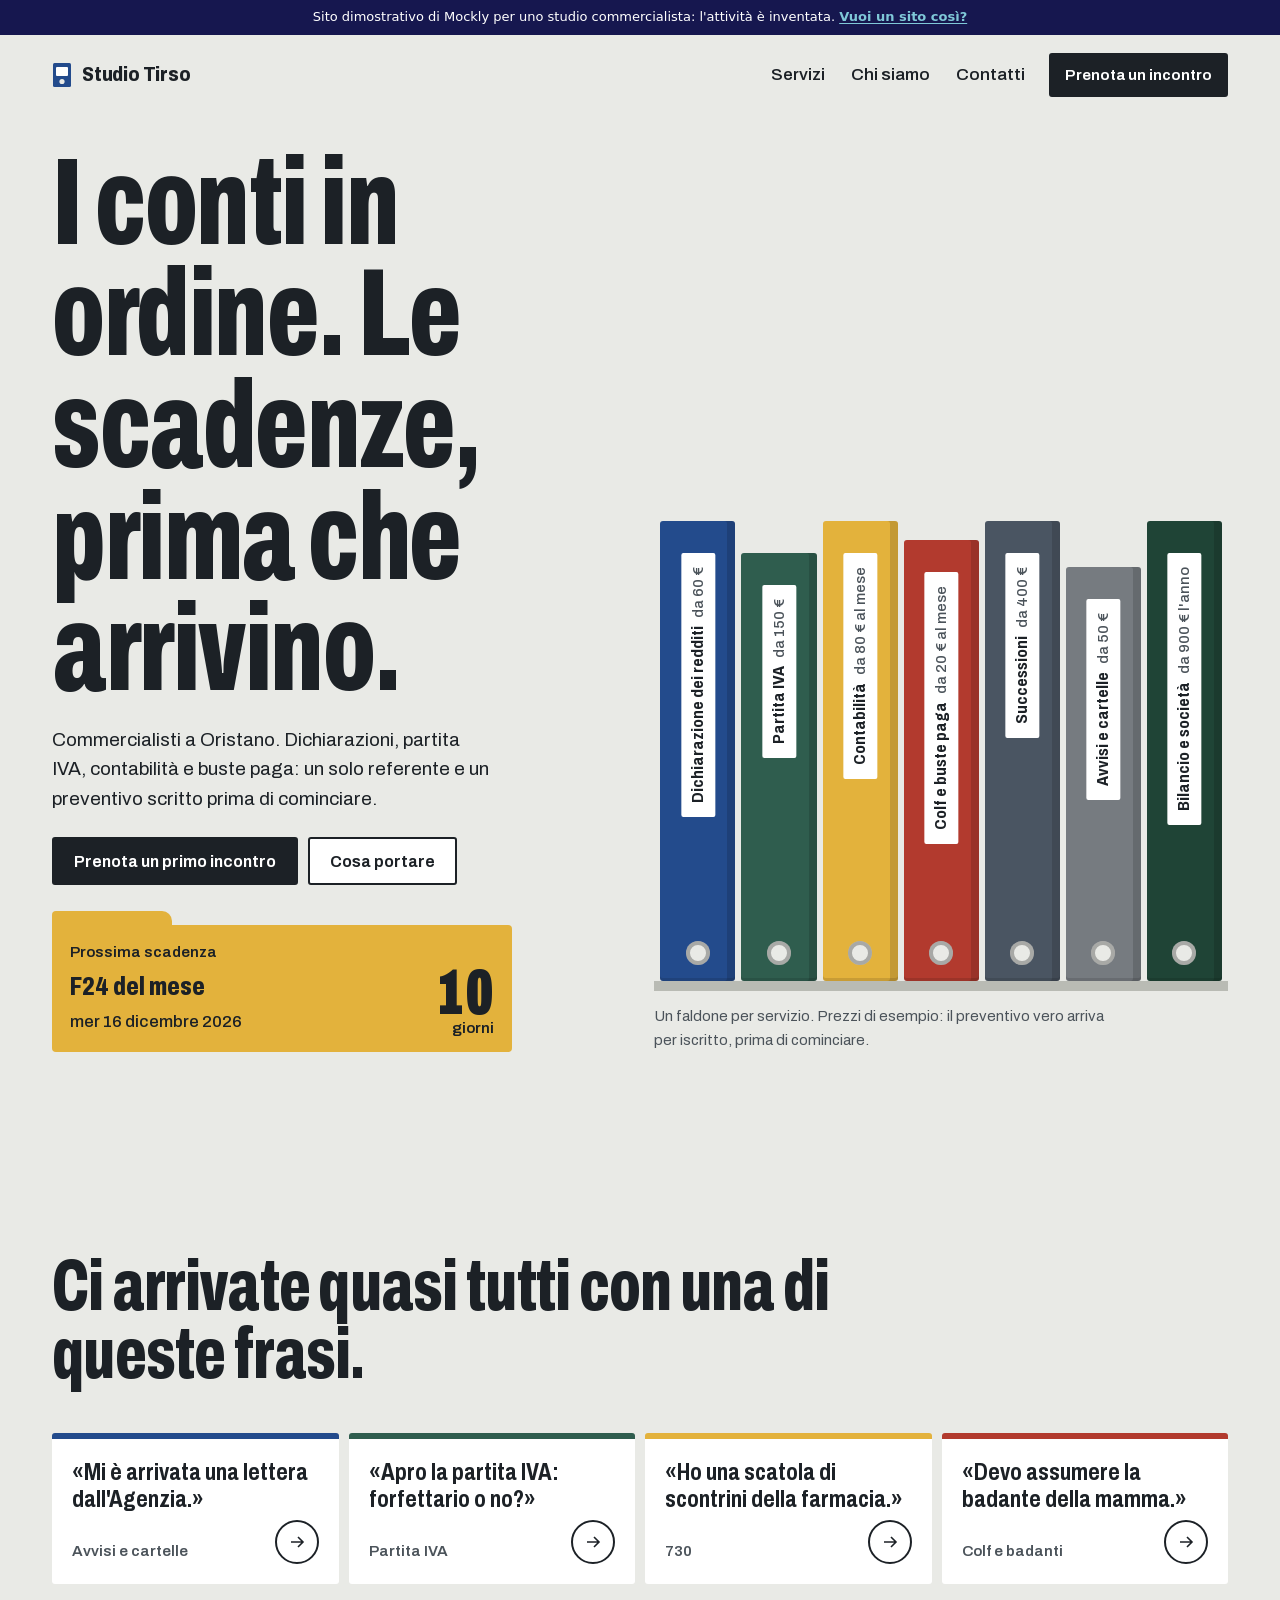
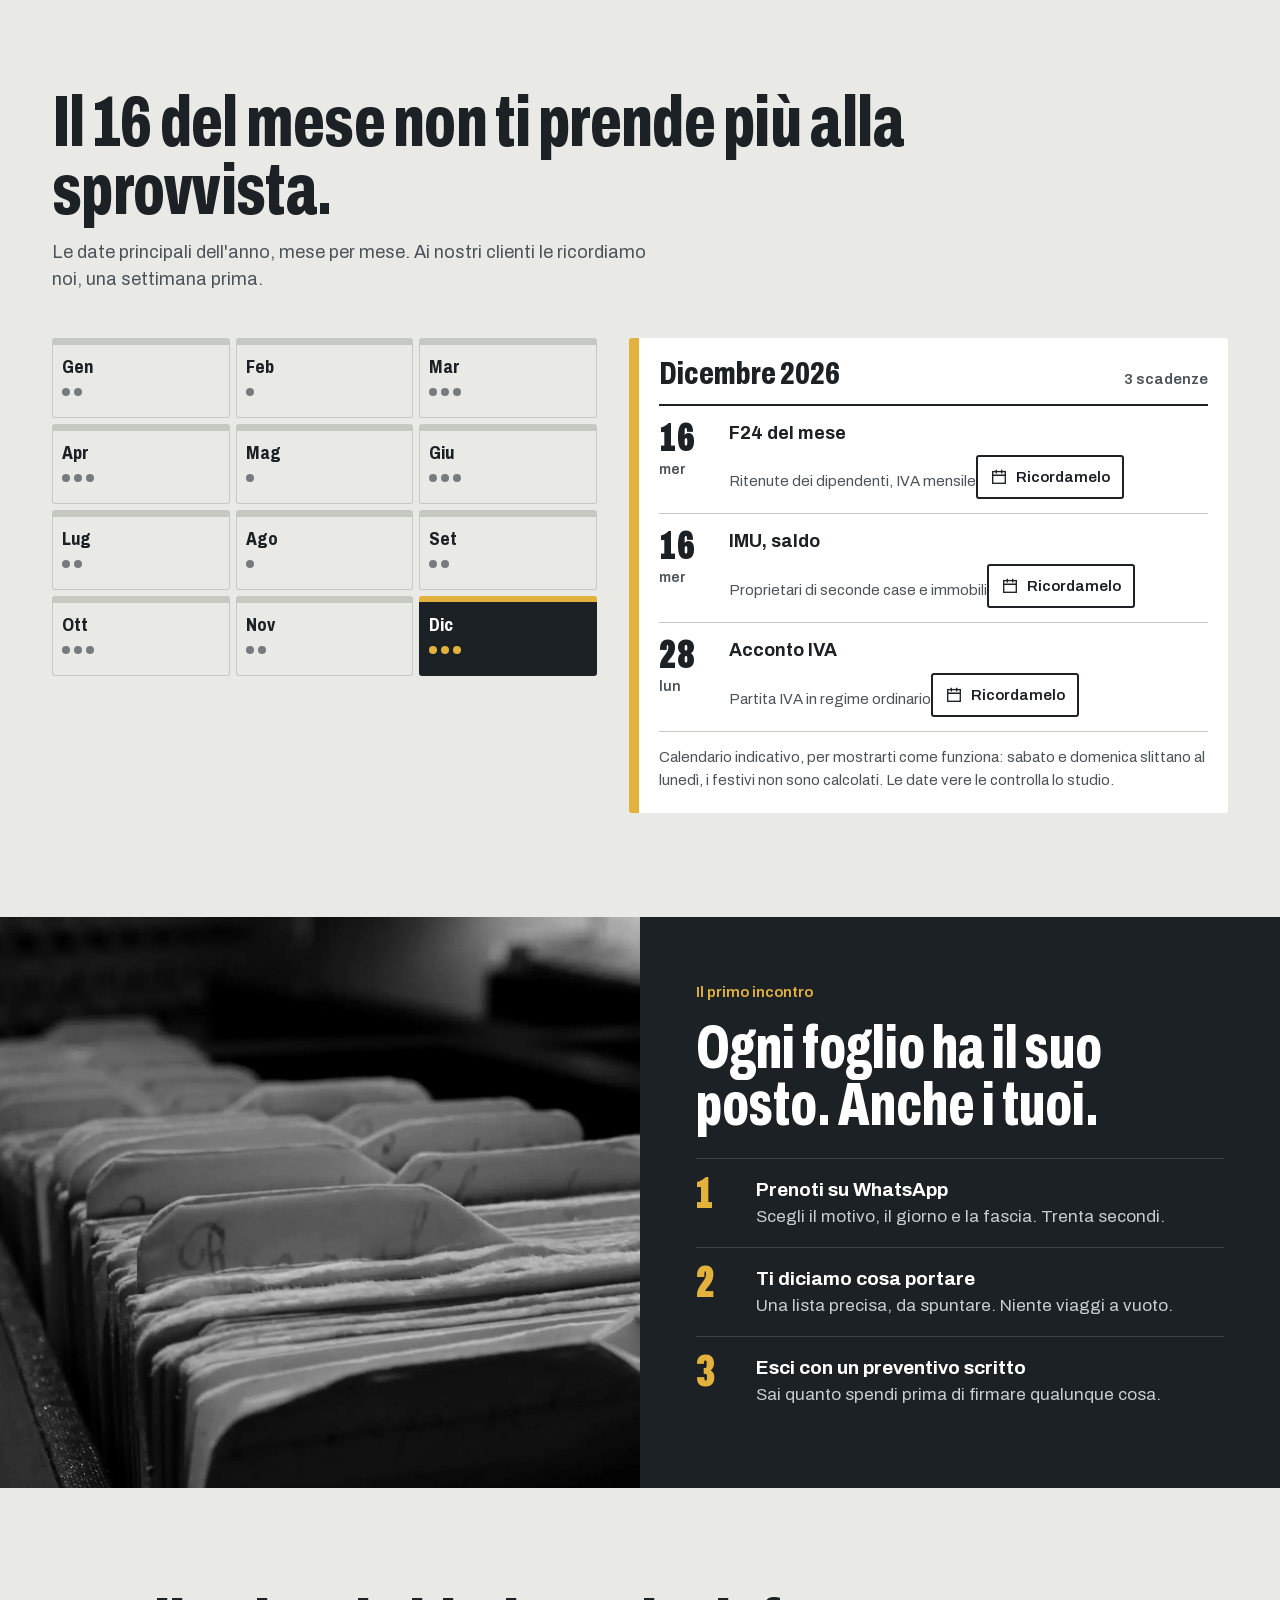
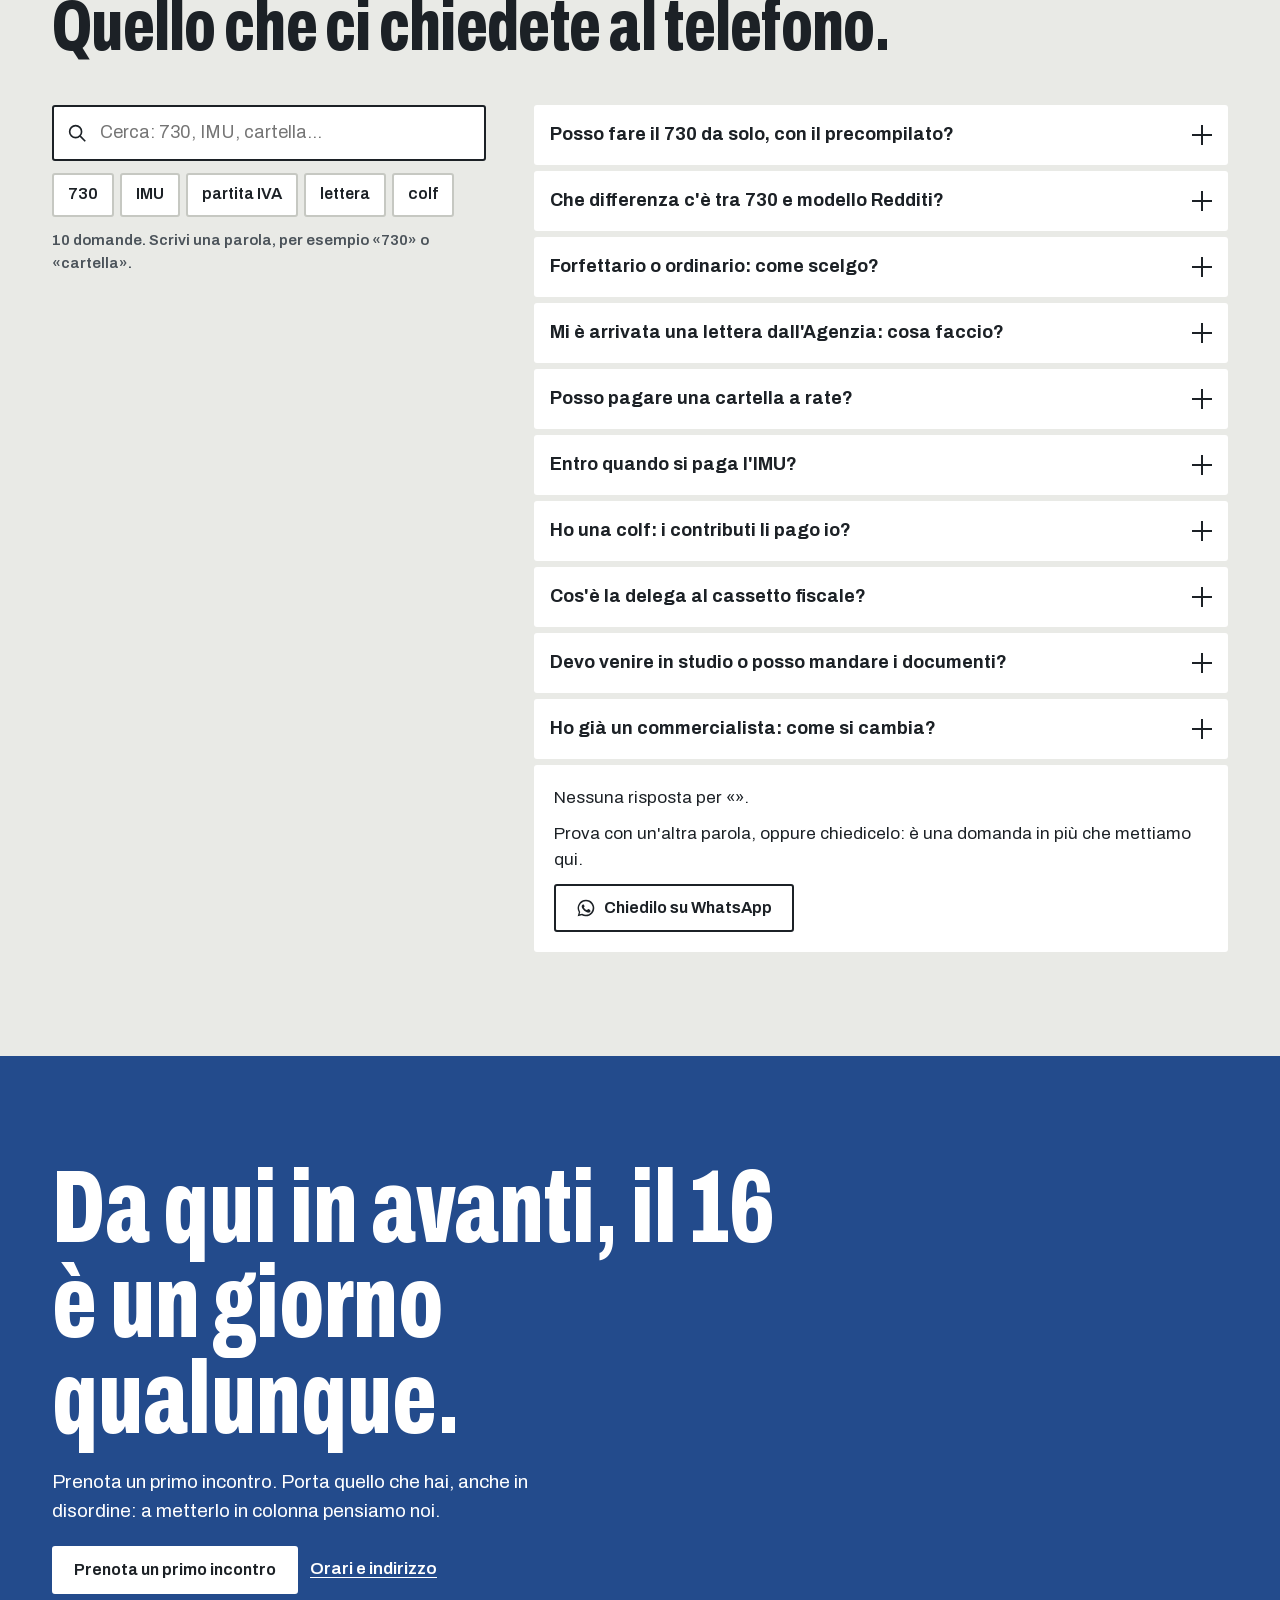
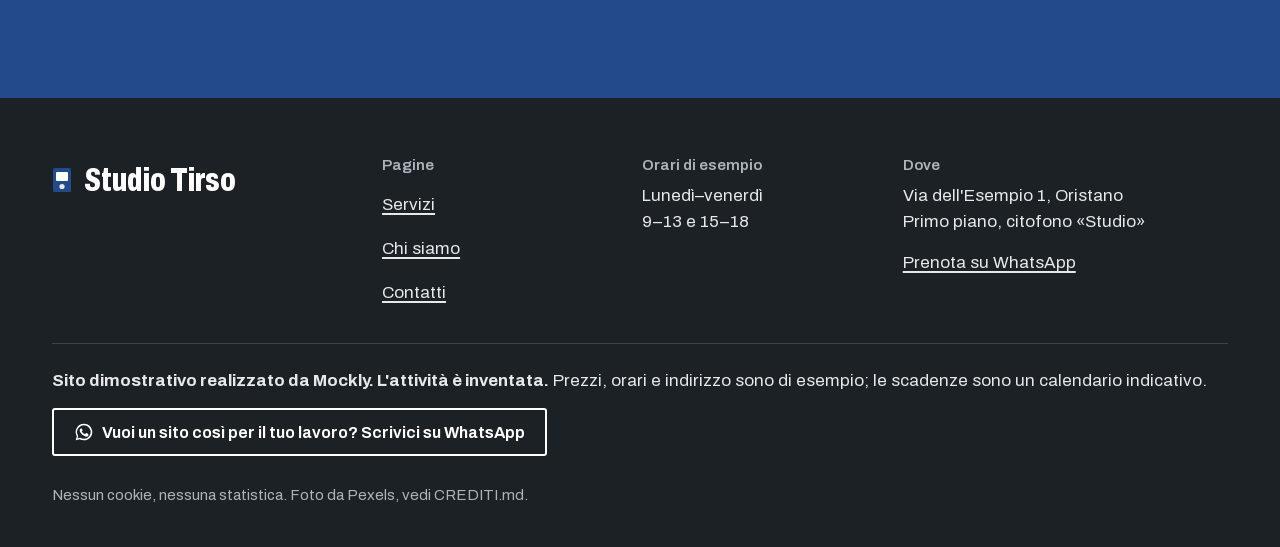
==== commit 6cf89c2c: "Nuovo stile 'Faldoni': i servizi sono faldoni sullo scaffale Archivo servito in locale al posto di I" ====
--- a/index.html
+++ b/index.html
@@ -5,7 +5,7 @@
 <meta name="viewport" content="width=device-width, initial-scale=1, viewport-fit=cover">
 <title>Studio Tirso · Commercialisti a Oristano · Demo Mockly</title>
 <meta name="description" content="Dichiarazioni, partita IVA, contabilità, colf e successioni. La prossima scadenza fiscale sempre in vista. Sito dimostrativo di Mockly: lo studio è inventato.">
-<meta name="theme-color" content="#ffffff">
+<meta name="theme-color" content="#E9EAE6">
 <meta property="og:type" content="website">
 <meta property="og:locale" content="it_IT">
 <meta property="og:title" content="Studio Tirso · Commercialisti a Oristano · Demo Mockly">
@@ -18,8 +18,8 @@
 <link rel="icon" href="favicon.svg" type="image/svg+xml">
 <link rel="icon" href="favicon.png" sizes="64x64" type="image/png">
 <link rel="apple-touch-icon" href="apple-touch-icon.png">
-<link rel="preload" href="assets/fonts/instrument-sans-var.woff2" as="font" type="font/woff2" crossorigin>
-<link rel="stylesheet" href="assets/css/style.css?v=3">
+<link rel="preload" href="assets/fonts/archivo-var.woff2" as="font" type="font/woff2" crossorigin>
+<link rel="stylesheet" href="assets/css/style.css?v=12">
 <script>document.documentElement.classList.add("js")</script>
 </head>
 <body>
@@ -28,10 +28,9 @@
 <script>(function(){var b=document.currentScript.previousElementSibling,h=[];function pad(){var c=getComputedStyle(document.body),t=parseFloat(c.paddingTop)||0;b.style.margin="-"+t+"px -"+(parseFloat(c.paddingRight)||0)+"px "+t+"px -"+(parseFloat(c.paddingLeft)||0)+"px";}function find(){pad();h=[].filter.call(document.body.querySelectorAll("*"),function(e){if(e===b||b.contains(e))return false;if(e.hasAttribute("data-mockly-bar"))return true;var s=getComputedStyle(e);if(s.position!=="fixed"||s.top!=="0px")return false;var r=e.getBoundingClientRect();if(r.height>20&&r.height<innerHeight*.5&&r.width>innerWidth*.5){e.setAttribute("data-mockly-bar","");return true;}return false;});move();}function move(){var t=Math.max(0,b.offsetHeight-scrollY)+"px";h.forEach(function(e){e.style.top=t;});}addEventListener("load",find);addEventListener("resize",find);addEventListener("scroll",move,{passive:true});if(document.readyState!=="loading")find();else document.addEventListener("DOMContentLoaded",find);})();</script>
 <style>.mockly-demo-bar{position:relative;z-index:1;margin:0;padding:8px 16px;background:#16174F;color:#fff;font:500 13px/1.45 system-ui,-apple-system,"Segoe UI",Roboto,sans-serif;text-align:center;letter-spacing:0}.mockly-demo-bar p{margin:0;color:inherit;font:inherit}.mockly-demo-bar a{color:#7FC8D8;font-weight:600;text-decoration:underline;text-underline-offset:2px}.mockly-demo-bar a:focus-visible{outline:2px solid #7FC8D8;outline-offset:2px}</style>
 <a class="skip" href="#contenuto">Vai al contenuto</a>
-<div class="columns" aria-hidden="true"><div class="wrap"><div class="grid"><span></span><span></span><span></span><span></span><span></span><span></span><span></span><span></span><span></span><span></span><span></span><span></span></div></div></div>
 <header class="site-header">
   <div class="wrap">
-    <a class="brand" href="index.html" aria-label="Studio Tirso, torna alla home"><svg class="brand__mark" viewBox="0 0 26 26" aria-hidden="true"><rect x="0.75" y="0.75" width="24.5" height="24.5" fill="none" stroke="currentColor" stroke-width="1.5"/><path d="M9 1v24M17 1v24M1 13h24" stroke="currentColor" stroke-width="1"/><rect x="17" y="13" width="8.25" height="12.25" fill="#1f3b8f"/></svg>Studio Tirso</a>
+    <a class="brand" href="index.html" aria-label="Studio Tirso, torna alla home"><svg class="brand__mark" viewBox="0 0 20 26" aria-hidden="true"><rect x="1" y="1" width="18" height="24" rx="1.5" fill="#234B8C"/><rect x="4" y="5" width="12" height="9" rx="1" fill="#fff"/><circle cx="10" cy="19.5" r="2.6" fill="#E9EAE6"/></svg>Studio Tirso</a>
     <nav class="nav" aria-label="Principale"><a href="servizi.html">Servizi</a><a href="chi-siamo.html">Chi siamo</a><a href="contatti.html">Contatti</a></nav>
     <div class="header-actions">
       <a class="btn btn--primary btn--small header-book" href="contatti.html#prenota">Prenota un incontro</a>
@@ -43,41 +42,46 @@
   <div class="menu__veil"></div>
   <div class="menu__panel">
     <div class="menu__top">
-      <span class="brand"><svg class="brand__mark" viewBox="0 0 26 26" aria-hidden="true"><rect x="0.75" y="0.75" width="24.5" height="24.5" fill="none" stroke="currentColor" stroke-width="1.5"/><path d="M9 1v24M17 1v24M1 13h24" stroke="currentColor" stroke-width="1"/><rect x="17" y="13" width="8.25" height="12.25" fill="#1f3b8f"/></svg>Studio Tirso</span>
+      <span class="brand"><svg class="brand__mark" viewBox="0 0 20 26" aria-hidden="true"><rect x="1" y="1" width="18" height="24" rx="1.5" fill="#234B8C"/><rect x="4" y="5" width="12" height="9" rx="1" fill="#fff"/><circle cx="10" cy="19.5" r="2.6" fill="#E9EAE6"/></svg>Studio Tirso</span>
       <button class="menu__close" type="button" aria-label="Chiudi il menu" data-menu-close><svg viewBox="0 0 24 24" aria-hidden="true"><path d="M5 5l14 14M19 5L5 19" stroke="currentColor" stroke-width="1.8" fill="none"/></svg></button>
     </div>
-    <ul class="menu__list"><li><a href="index.html" aria-current="page"><span class="label">01</span>Home<span aria-hidden="true">→</span></a></li><li><a href="servizi.html"><span class="label">02</span>Servizi<span aria-hidden="true">→</span></a></li><li><a href="chi-siamo.html"><span class="label">03</span>Chi siamo<span aria-hidden="true">→</span></a></li><li><a href="contatti.html"><span class="label">04</span>Contatti<span aria-hidden="true">→</span></a></li></ul>
+    <ul class="menu__list"><li><a href="index.html" aria-current="page">Home</a></li><li><a href="servizi.html">Servizi</a></li><li><a href="chi-siamo.html">Chi siamo</a></li><li><a href="contatti.html">Contatti</a></li></ul>
     <div class="menu__foot">
-      <a class="btn btn--primary btn--block" href="contatti.html#prenota">Prenota un primo incontro <svg class="btn__arrow" viewBox="0 0 20 20" aria-hidden="true"><path d="M3 10h13M11 5l5 5-5 5" fill="none" stroke="currentColor" stroke-width="1.6"/></svg></a>
-      <p class="label">Lun–ven 9–13 e 15–18 · orari di esempio</p>
+      <a class="btn btn--primary btn--block" href="contatti.html#prenota">Prenota un primo incontro</a>
+      <p class="label">Lunedì–venerdì 9–13 e 15–18 (orari di esempio)</p>
     </div>
   </div>
 </div>
 <main id="contenuto">
 
   <section class="hero" aria-labelledby="titolo">
-    <div class="wrap grid">
-      <div class="hero__meta"><span class="label">Studio Tirso · Commercialisti</span><span class="label">Oristano</span></div>
-      <div class="rule" style="grid-column:1/-1"></div>
-      <h1 class="hero__title" id="titolo">
-        <span class="line" style="--from:2;--d:250ms">I conti in ordine.</span>
-        <span class="line ink" style="--from:-2;--d:360ms">Le scadenze,</span>
-        <span class="line ink" style="--from:3;--d:470ms">prima che arrivino.</span>
-      </h1>
-      <figure class="hero__photo">
-        <img src="assets/img/penna-800.webp" srcset="assets/img/penna-480.webp 480w, assets/img/penna-800.webp 800w, assets/img/penna-1200.webp 1200w, assets/img/penna-1600.webp 1600w" sizes="(min-width: 64em) 48vw, (min-width: 48em) 60vw, 100vw" width="1600" height="1200" alt="Una penna stilografica pronta a scrivere su un foglio a quadretti." fetchpriority="high">
-        <figcaption class="label">Fig. 1 — Il foglio a quadretti</figcaption>
-      </figure>
-      <a class="deadline" href="#scadenze" data-deadline>
-        <span class="label label--blue">Prossima scadenza</span>
-        <span class="deadline__what" data-deadline-what>F24 del mese</span>
-        <span class="deadline__date label" data-deadline-date>il 16 di ogni mese</span>
-        <span class="deadline__days"><span class="deadline__n" data-deadline-n>16</span><span class="label" data-deadline-unit>del mese</span></span>
-      </a>
-      <p class="hero__lead">Dichiarazioni, partita IVA, contabilità e buste paga. Un solo referente, un preventivo scritto prima di cominciare.</p>
-      <div class="hero__actions">
-        <a class="btn btn--primary" href="contatti.html#prenota">Prenota un primo incontro <svg class="btn__arrow" viewBox="0 0 20 20" aria-hidden="true"><path d="M3 10h13M11 5l5 5-5 5" fill="none" stroke="currentColor" stroke-width="1.6"/></svg></a>
-        <a class="btn" href="servizi.html">Cosa portare</a>
+    <div class="wrap hero__grid">
+      <div>
+        <h1 class="hero__title" id="titolo">I conti in ordine. Le scadenze, prima che arrivino.</h1>
+        <p class="hero__lead">Commercialisti a Oristano. Dichiarazioni, partita IVA, contabilità e buste paga: un solo referente e un preventivo scritto prima di cominciare.</p>
+        <div class="hero__actions">
+          <a class="btn btn--primary" href="contatti.html#prenota">Prenota un primo incontro</a>
+          <a class="btn" href="servizi.html">Cosa portare</a>
+        </div>
+        <a class="deadline" href="#scadenze" data-deadline>
+          <span class="label">Prossima scadenza</span>
+          <span class="deadline__what" data-deadline-what>F24 del mese</span>
+          <span class="deadline__date" data-deadline-date>il 16 di ogni mese</span>
+          <span class="deadline__days"><span class="deadline__n" data-deadline-n>16</span><span class="label" data-deadline-unit>del mese</span></span>
+        </a>
+      </div>
+      <div>
+        <h2 class="sr-only">I servizi dello studio</h2>
+        <ul class="shelf">
+          <li class="spine-item"><a class="spine c-blue" href="servizi.html#dichiarazione"><span class="spine__label"><span class="spine__name">Dichiarazione dei redditi</span><span class="spine__price">da 60 €</span></span><span class="spine__hole" aria-hidden="true"></span></a></li>
+          <li class="spine-item"><a class="spine c-green" href="servizi.html#partita-iva"><span class="spine__label"><span class="spine__name">Partita IVA</span><span class="spine__price">da 150 €</span></span><span class="spine__hole" aria-hidden="true"></span></a></li>
+          <li class="spine-item"><a class="spine c-yellow" href="servizi.html#contabilita"><span class="spine__label"><span class="spine__name">Contabilità</span><span class="spine__price">da 80 € al mese</span></span><span class="spine__hole" aria-hidden="true"></span></a></li>
+          <li class="spine-item"><a class="spine c-red" href="servizi.html#lavoro"><span class="spine__label"><span class="spine__name">Colf e buste paga</span><span class="spine__price">da 20 € al mese</span></span><span class="spine__hole" aria-hidden="true"></span></a></li>
+          <li class="spine-item"><a class="spine c-slate" href="servizi.html#successioni"><span class="spine__label"><span class="spine__name">Successioni</span><span class="spine__price">da 400 €</span></span><span class="spine__hole" aria-hidden="true"></span></a></li>
+          <li class="spine-item"><a class="spine c-grey" href="servizi.html#avvisi"><span class="spine__label"><span class="spine__name">Avvisi e cartelle</span><span class="spine__price">da 50 €</span></span><span class="spine__hole" aria-hidden="true"></span></a></li>
+          <li class="spine-item"><a class="spine c-forest" href="servizi.html#bilancio"><span class="spine__label"><span class="spine__name">Bilancio e società</span><span class="spine__price">da 900 € l'anno</span></span><span class="spine__hole" aria-hidden="true"></span></a></li>
+        </ul>
+        <p class="shelf__note">Un faldone per servizio. Prezzi di esempio: il preventivo vero arriva per iscritto, prima di cominciare.</p>
       </div>
     </div>
   </section>
@@ -85,15 +89,14 @@
   <section class="section" aria-labelledby="t-voci">
     <div class="wrap grid">
       <div class="section-head">
-        <div class="rule" data-draw></div>
-        <div class="section-head__row"><span class="label">01 / Lo riconosci?</span><span class="label">Tocca una frase</span></div>
+        
         <h2 class="section-title" id="t-voci">Ci arrivate quasi tutti con una di queste frasi.</h2>
       </div>
-      <ul class="voices" data-stagger>
-        <li class="voice" data-snap><a href="servizi.html#avvisi"><q>Mi è arrivata una lettera dall'Agenzia.</q><span class="label">Avvisi e cartelle</span><span class="voice__go" aria-hidden="true"><svg viewBox="0 0 20 20" aria-hidden="true"><path d="M4 10h12M11 5l5 5-5 5" fill="none" stroke="currentColor" stroke-width="1.6"/></svg></span></a></li>
-        <li class="voice" data-snap><a href="servizi.html#partita-iva"><q>Apro la partita IVA: forfettario o no?</q><span class="label">Partita IVA</span><span class="voice__go" aria-hidden="true"><svg viewBox="0 0 20 20" aria-hidden="true"><path d="M4 10h12M11 5l5 5-5 5" fill="none" stroke="currentColor" stroke-width="1.6"/></svg></span></a></li>
-        <li class="voice" data-snap><a href="servizi.html#dichiarazione"><q>Ho una scatola di scontrini della farmacia.</q><span class="label">730</span><span class="voice__go" aria-hidden="true"><svg viewBox="0 0 20 20" aria-hidden="true"><path d="M4 10h12M11 5l5 5-5 5" fill="none" stroke="currentColor" stroke-width="1.6"/></svg></span></a></li>
-        <li class="voice" data-snap><a href="servizi.html#lavoro"><q>Devo assumere la badante della mamma.</q><span class="label">Colf e badanti</span><span class="voice__go" aria-hidden="true"><svg viewBox="0 0 20 20" aria-hidden="true"><path d="M4 10h12M11 5l5 5-5 5" fill="none" stroke="currentColor" stroke-width="1.6"/></svg></span></a></li>
+      <ul class="voices">
+        <li class="voice"><a href="servizi.html#avvisi"><q>Mi è arrivata una lettera dall'Agenzia.</q><span class="label">Avvisi e cartelle</span><span class="voice__go" aria-hidden="true"><svg viewBox="0 0 20 20" aria-hidden="true"><path d="M4 10h12M11 5l5 5-5 5" fill="none" stroke="currentColor" stroke-width="1.6"/></svg></span></a></li>
+        <li class="voice"><a href="servizi.html#partita-iva"><q>Apro la partita IVA: forfettario o no?</q><span class="label">Partita IVA</span><span class="voice__go" aria-hidden="true"><svg viewBox="0 0 20 20" aria-hidden="true"><path d="M4 10h12M11 5l5 5-5 5" fill="none" stroke="currentColor" stroke-width="1.6"/></svg></span></a></li>
+        <li class="voice"><a href="servizi.html#dichiarazione"><q>Ho una scatola di scontrini della farmacia.</q><span class="label">730</span><span class="voice__go" aria-hidden="true"><svg viewBox="0 0 20 20" aria-hidden="true"><path d="M4 10h12M11 5l5 5-5 5" fill="none" stroke="currentColor" stroke-width="1.6"/></svg></span></a></li>
+        <li class="voice"><a href="servizi.html#lavoro"><q>Devo assumere la badante della mamma.</q><span class="label">Colf e badanti</span><span class="voice__go" aria-hidden="true"><svg viewBox="0 0 20 20" aria-hidden="true"><path d="M4 10h12M11 5l5 5-5 5" fill="none" stroke="currentColor" stroke-width="1.6"/></svg></span></a></li>
       </ul>
     </div>
   </section>
@@ -101,12 +104,11 @@
   <section class="section" id="scadenze" aria-labelledby="t-scadenze" style="padding-top:0">
     <div class="wrap grid">
       <div class="section-head">
-        <div class="rule" data-draw></div>
-        <div class="section-head__row"><span class="label">02 / Scadenzario</span><span class="label">Tocca un mese</span></div>
+        
         <h2 class="section-title" id="t-scadenze">Il 16 del mese non ti prende più alla sprovvista.</h2>
         <p class="section-intro">Le date principali dell'anno, mese per mese. Ai nostri clienti le ricordiamo noi, una settimana prima.</p>
       </div>
-      <div class="cal" data-cal data-snap="up">
+      <div class="cal" data-cal>
         <div class="cal__months" data-cal-months role="group" aria-label="Mesi dell'anno"></div>
         <div class="cal__detail" aria-live="polite">
           <div class="cal__detail-head"><h3 class="cal__detail-title" data-cal-title>Il calendario</h3><span class="label" data-cal-count></span></div>
@@ -119,33 +121,11 @@
     </div>
   </section>
 
-  <section class="section" aria-labelledby="t-servizi" style="padding-top:0">
-    <div class="wrap grid">
-      <div class="section-head">
-        <div class="rule" data-draw></div>
-        <div class="section-head__row"><span class="label">03 / Servizi</span><span class="label">Prezzi di esempio</span></div>
-        <h2 class="section-title" id="t-servizi">Sette cose, fatte bene. Con il prezzo scritto accanto.</h2>
-      </div>
-      <ol class="index" data-stagger>
-        <li data-snap><a href="servizi.html#dichiarazione"><span class="label">01</span><span class="index__name">Dichiarazione dei redditi</span><span class="index__for label">Privati · Partita IVA</span><span class="index__price">da 60 €</span></a></li>
-        <li data-snap><a href="servizi.html#partita-iva"><span class="label">02</span><span class="index__name">Apertura della partita IVA</span><span class="index__for label">Partita IVA</span><span class="index__price">da 150 €</span></a></li>
-        <li data-snap><a href="servizi.html#contabilita"><span class="label">03</span><span class="index__name">Contabilità e fatture elettroniche</span><span class="index__for label">Partita IVA · Aziende</span><span class="index__price">da 80 € al mese</span></a></li>
-        <li data-snap><a href="servizi.html#lavoro"><span class="label">04</span><span class="index__name">Buste paga, colf e badanti</span><span class="index__for label">Privati · Aziende</span><span class="index__price">da 20 € al mese</span></a></li>
-        <li data-snap><a href="servizi.html#successioni"><span class="label">05</span><span class="index__name">Successioni</span><span class="index__for label">Privati</span><span class="index__price">da 400 €</span></a></li>
-        <li data-snap><a href="servizi.html#avvisi"><span class="label">06</span><span class="index__name">Avvisi, cartelle e rateizzazioni</span><span class="index__for label">Privati · Partita IVA · Aziende</span><span class="index__price">da 50 €</span></a></li>
-        <li data-snap><a href="servizi.html#bilancio"><span class="label">07</span><span class="index__name">Bilancio e società</span><span class="index__for label">Aziende</span><span class="index__price">da 900 € l'anno</span></a></li>
-      </ol>
-      <p class="index__note">I prezzi sono di esempio: il preventivo vero arriva per iscritto, prima di cominciare. In ogni servizio trovi la lista di cosa portare.</p>
-      <figure class="index-photo" data-snap>
-        <img src="assets/img/scontrini-800.webp" srcset="assets/img/scontrini-480.webp 480w, assets/img/scontrini-800.webp 800w, assets/img/scontrini-1200.webp 1200w" sizes="(min-width: 64em) 24vw, 100vw" width="1200" height="800" loading="lazy" alt="Scontrini e ricevute fermati da una molletta, sopra un mucchio di fogli.">
-      </figure>
-    </div>
-  </section>
 
   <section class="plate" aria-labelledby="t-incontro">
     <img class="plate__img" src="assets/img/schedario-1200.webp" srcset="assets/img/schedario-800.webp 800w, assets/img/schedario-1200.webp 1200w, assets/img/schedario-1600.webp 1600w" sizes="100vw" width="1600" height="1067" loading="lazy" alt="Uno schedario di cartelline in fila, ognuna con la sua linguetta.">
-    <div class="plate__card" data-snap>
-      <span class="label label--blue">04 / Il primo incontro</span>
+    <div class="plate__card">
+      <span class="label">Il primo incontro</span>
       <h2 id="t-incontro">Ogni foglio ha il suo posto. Anche i tuoi.</h2>
       <ol class="steps">
         <li><span><strong>Prenoti su WhatsApp</strong><span>Scegli il motivo, il giorno e la fascia. Trenta secondi.</span></span></li>
@@ -158,8 +138,7 @@
   <section class="section" id="domande" aria-labelledby="t-domande">
     <div class="wrap grid">
       <div class="section-head">
-        <div class="rule" data-draw></div>
-        <div class="section-head__row"><span class="label">05 / Domande</span><span class="label">Cerca una parola</span></div>
+        
         <h2 class="section-title" id="t-domande">Quello che ci chiedete al telefono.</h2>
       </div>
       <div class="faq" data-faq>
@@ -196,19 +175,18 @@
 
   <section class="finale" aria-labelledby="t-finale">
     <div class="wrap grid">
-      <h2 class="finale__title" id="t-finale" data-snap><span>Da qui in avanti,</span> <span class="ink">il 16 è un giorno qualunque.</span></h2>
-      <p class="finale__text" data-snap>Prenota un primo incontro. Porta quello che hai, anche in disordine: a metterlo in colonna pensiamo noi.</p>
-      <div class="finale__actions" data-snap>
-        <a class="btn btn--primary" href="contatti.html#prenota">Prenota un primo incontro <svg class="btn__arrow" viewBox="0 0 20 20" aria-hidden="true"><path d="M3 10h13M11 5l5 5-5 5" fill="none" stroke="currentColor" stroke-width="1.6"/></svg></a>
+      <h2 class="finale__title" id="t-finale"><span>Da qui in avanti,</span> <span class="ink">il 16 è un giorno qualunque.</span></h2>
+      <p class="finale__text">Prenota un primo incontro. Porta quello che hai, anche in disordine: a metterlo in colonna pensiamo noi.</p>
+      <div class="finale__actions">
+        <a class="btn btn--primary" href="contatti.html#prenota">Prenota un primo incontro</a>
         <a class="link" href="contatti.html">Orari e indirizzo</a>
       </div>
-      <div class="finale__strip" aria-hidden="true" data-strip><span></span><span></span><span></span><span></span><span></span><span></span><span></span><span></span><span></span><span></span><span></span><span></span></div>
     </div>
   </section>
 </main>
 <footer class="site-footer" data-hide-thumb>
   <div class="wrap grid footer__grid">
-    <p class="footer__brand"><svg  viewBox="0 0 26 26" aria-hidden="true"><rect x="0.75" y="0.75" width="24.5" height="24.5" fill="none" stroke="currentColor" stroke-width="1.5"/><path d="M9 1v24M17 1v24M1 13h24" stroke="currentColor" stroke-width="1"/><rect x="17" y="13" width="8.25" height="12.25" fill="#1f3b8f"/></svg>Studio Tirso</p>
+    <p class="footer__brand"><svg viewBox="0 0 20 26" aria-hidden="true"><rect x="1" y="1" width="18" height="24" rx="1.5" fill="#234B8C"/><rect x="4" y="5" width="12" height="9" rx="1" fill="#fff"/><circle cx="10" cy="19.5" r="2.6" fill="#E9EAE6"/></svg>Studio Tirso</p>
     <div class="footer__col">
       <span class="label">Pagine</span>
       <ul>
@@ -224,7 +202,7 @@
     <div class="footer__col footer__col--wide">
       <span class="label">Dove</span>
       <p>Via dell'Esempio 1, Oristano<br>Primo piano, citofono «Studio»</p>
-      <a href="contatti.html#prenota">Prenota su WhatsApp →</a>
+      <a href="contatti.html#prenota">Prenota su WhatsApp</a>
     </div>
     <div class="footer__demo">
       <p><strong>Sito dimostrativo realizzato da Mockly. L'attività è inventata.</strong> Prezzi, orari e indirizzo sono di esempio; le scadenze sono un calendario indicativo.</p>
@@ -233,7 +211,7 @@
     <p class="footer__legal">Nessun cookie, nessuna statistica. Foto da Pexels, vedi CREDITI.md.</p>
   </div>
 </footer>
-<div class="thumb-bar"><a class="btn btn--primary btn--block" href="contatti.html#prenota">Prenota un primo incontro <svg class="btn__arrow" viewBox="0 0 20 20" aria-hidden="true"><path d="M3 10h13M11 5l5 5-5 5" fill="none" stroke="currentColor" stroke-width="1.6"/></svg></a></div>
-<script src="assets/js/main.js?v=2" defer></script>
+<div class="thumb-bar"><a class="btn btn--primary btn--block" href="contatti.html#prenota">Prenota un primo incontro</a></div>
+<script src="assets/js/main.js?v=10" defer></script>
 </body>
 </html>
--- a/assets/css/style.css
+++ b/assets/css/style.css
@@ -1,858 +1,544 @@
-/* Studio Tirso — demo Mockly
-   Idea: il foglio del contabile. Una griglia a vista, tutto allineato alle colonne. */
+/* Studio Tirso — "Faldoni"
+   Lo scaffale dello studio: ogni servizio è un faldone con il suo colore,
+   l'etichetta bianca sul dorso e il buco dell'anello.
+   Un solo carattere, Archivo: stretto e nero nei titoli, normale nel testo. */
 
 @font-face {
-  font-family: "Instrument Sans";
-  src: url("../fonts/instrument-sans-var.woff2") format("woff2");
-  font-weight: 400 700;
-  font-stretch: 75% 100%;
+  font-family: "Archivo";
+  src: url("../fonts/archivo-var.woff2") format("woff2");
+  font-weight: 100 900;
+  font-stretch: 62% 125%;
+  font-style: normal;
   font-display: swap;
 }
-@font-face {
-  font-family: "Geist Mono";
-  src: url("../fonts/geist-mono-var.woff2") format("woff2");
-  font-weight: 400 500;
-  font-display: swap;
-}
 
 :root {
-  --paper: #ffffff;
-  --paper-2: #f4f5f6;
-  --line: #e2e4e8;
-  --line-mid: #c5c9d0;
-  --ink: #1d1f23;
-  --ink-2: #4a4e56;
-  --blue: #1f3b8f;
-  --blue-deep: #172c6b;
-  --blue-soft: #e8ecf7;
-  --mark: #fff1a8;
-
-  --sans: "Instrument Sans", "Helvetica Neue", Arial, sans-serif;
-  --mono: "Geist Mono", ui-monospace, "SF Mono", Menlo, monospace;
-
-  --cols: 4;
+  --shelf: #E9EAE6;
+  --shelf-2: #DFE0DB;
+  --paper: #FFFFFF;
+  --ink: #1C2126;
+  --muted: #4B535A;
+  --line: #C6C8C2;
+  --blue: #234B8C;
+  --green: #2F5D4E;
+  --yellow: #E3B23C;
+  --red: #B23A2E;
+  --slate: #4A5562;
+  --grey: #767B80;
+  --forest: #1F4436;
+  --error: #A3271B;
   --gutter: 16px;
-  --margin: 20px;
-  --max: 1440px;
-  --header: 64px;
-
-  --ease-snap: cubic-bezier(0.2, 0.9, 0.1, 1);
-  --ease-out: cubic-bezier(0.22, 1, 0.36, 1);
-}
-@media (min-width: 48em) {
-  :root { --cols: 8; --gutter: 20px; --margin: 32px; }
-}
-@media (min-width: 64em) {
-  :root { --cols: 12; --gutter: 24px; --margin: 48px; --header: 76px; }
+  --max: 1240px;
 }
 
 *, *::before, *::after { box-sizing: border-box; }
-html {
-  -webkit-text-size-adjust: 100%;
-  text-size-adjust: 100%;
-  overflow-x: clip;
-  scroll-padding-top: calc(var(--header) + 16px);
-}
+html { -webkit-text-size-adjust: 100%; text-size-adjust: 100%; scroll-padding-top: 16px; }
 body {
   margin: 0;
-  background: var(--paper);
+  background: var(--shelf);
   color: var(--ink);
-  font-family: var(--sans);
-  font-size: 1.0625rem;
+  font-family: "Archivo", "Arial Narrow", Arial, sans-serif;
+  font-size: 17px;
   line-height: 1.55;
-  font-kerning: normal;
-  overflow-x: clip;
   -webkit-font-smoothing: antialiased;
-}
-@media (min-width: 64em) { body { font-size: 1.125rem; } }
+  overflow-x: hidden;
+}
+img, svg { display: block; max-width: 100%; height: auto; }
+a { color: inherit; text-underline-offset: 3px; text-decoration-thickness: 1.5px; }
+p { margin: 0; }
+h1, h2, h3 { margin: 0; line-height: 1.05; font-weight: 800; }
+ul, ol, dl, dd, figure { margin: 0; padding: 0; }
+ul, ol { list-style: none; }
+button, input, textarea, select { font: inherit; color: inherit; }
+:focus-visible { outline: 3px solid var(--blue); outline-offset: 3px; }
+.site-footer :focus-visible { outline-color: var(--yellow); }
+mark { background: #F5D98E; color: inherit; padding: 0 2px; border-radius: 2px; }
+.sr-only {
+  position: absolute !important; width: 1px; height: 1px; overflow: hidden;
+  clip: rect(0 0 0 0); clip-path: inset(50%); white-space: nowrap;
+}
+.skip { position: absolute; left: 12px; top: -60px; z-index: 60; background: var(--ink); color: #fff; padding: 12px 16px; border-radius: 3px; }
+.skip:focus { top: 12px; }
 body.is-locked { overflow: hidden; }
 
-img { display: block; max-width: 100%; height: auto; }
-a { color: inherit; }
-button, input, select, textarea { font: inherit; color: inherit; }
-h1, h2, h3, h4, p, ul, ol, dl, figure { margin: 0; }
-ul, ol { padding: 0; list-style: none; }
-h1, h2, h3 { font-weight: 600; letter-spacing: -0.03em; line-height: 1.02; text-wrap: balance; }
-p { text-wrap: pretty; }
-
-:focus-visible { outline: 2px solid var(--blue); outline-offset: 3px; border-radius: 2px; }
-
-.skip {
-  position: absolute; left: 12px; top: -60px; z-index: 300;
-  background: var(--ink); color: #fff; padding: 12px 16px; text-decoration: none;
-}
-.skip:focus { top: 12px; }
-.sr-only {
-  position: absolute; width: 1px; height: 1px; overflow: hidden;
-  clip: rect(0 0 0 0); white-space: nowrap;
-}
-
-/* ---------- La griglia a vista ---------- */
-.wrap {
-  width: 100%;
-  max-width: var(--max);
-  margin-inline: auto;
-  padding-inline: var(--margin);
-}
-.grid {
-  display: grid;
-  grid-template-columns: repeat(var(--cols), minmax(0, 1fr));
-  column-gap: var(--gutter);
-}
-/* Le colonne disegnate su tutta la pagina */
-.columns {
-  position: fixed; inset: 0; z-index: 0;
-  pointer-events: none;
-  contain: strict;
-  /* Foglio a quadretti: un quadretto ogni 24px, una riga più marcata ogni cinque */
-  background-color: var(--paper);
-  background-image:
-    linear-gradient(to right, rgba(31, 59, 143, 0.07) 1px, transparent 1px),
-    linear-gradient(to bottom, rgba(31, 59, 143, 0.07) 1px, transparent 1px),
-    linear-gradient(to right, rgba(31, 59, 143, 0.035) 1px, transparent 1px),
-    linear-gradient(to bottom, rgba(31, 59, 143, 0.035) 1px, transparent 1px);
-  background-size: 120px 120px, 120px 120px, 24px 24px, 24px 24px;
-  background-position: -1px -1px;
-}
-.columns .wrap { height: 100%; }
-.columns .grid { height: 100%; }
-.columns span {
-  position: relative;
-  border-inline: 1px solid var(--line);
-  border-right-color: transparent;
-  background: linear-gradient(to right, transparent 0 calc(100% - 1px), var(--line) calc(100% - 1px));
-  opacity: 0.75;
-  transform-origin: top;
-}
-.columns span:nth-child(n + 5) { display: none; }
-@media (min-width: 48em) { .columns span:nth-child(n + 5) { display: block; } .columns span:nth-child(n + 9) { display: none; } }
-@media (min-width: 64em) { .columns span:nth-child(n + 9) { display: block; } }
-
-main, .site-footer { position: relative; z-index: 1; }
-
-/* Etichette in monospazio: codici, date, numeri */
-.label {
-  font-family: var(--mono);
-  font-size: 0.875rem;
-  line-height: 1.4;
-  letter-spacing: 0.01em;
-  color: var(--ink-2);
-}
+.wrap { width: 100%; max-width: var(--max); margin: 0 auto; padding: 0 var(--gutter); }
+@media (min-width: 64em) { .wrap { padding: 0 32px; } }
+
+/* Testo piccolo di servizio: mai sotto i 14 px, mai tutto maiuscolo */
+.label { font-size: 15px; font-weight: 600; color: var(--muted); }
 .label--blue { color: var(--blue); }
-.num { font-family: var(--mono); font-variant-numeric: tabular-nums; }
-
-/* Filetti che si disegnano */
-.rule { height: 1px; background: var(--ink); transform-origin: left; }
-.rule--light { background: var(--line-mid); }
-
-/* ---------- Intestazione ---------- */
-.site-header {
-  position: fixed; inset: 0 0 auto; z-index: 100;
-  height: var(--header);
-  background: rgba(255, 255, 255, 0.92);
-  backdrop-filter: saturate(1.4) blur(10px);
-  -webkit-backdrop-filter: saturate(1.4) blur(10px);
-  border-bottom: 1px solid var(--line);
-}
-.site-header .wrap { height: 100%; display: flex; align-items: center; justify-content: space-between; gap: 16px; }
-.brand {
-  display: inline-flex; align-items: center; gap: 10px;
-  min-height: 44px; text-decoration: none;
-  font-weight: 650; font-size: 1.125rem; letter-spacing: -0.02em;
-}
-.brand__mark { width: 26px; height: 26px; flex: none; }
-.nav { display: none; }
-.nav a {
-  display: inline-flex; align-items: center; min-height: 44px; padding-inline: 4px;
-  text-decoration: none; color: var(--ink-2);
-  background: linear-gradient(var(--blue), var(--blue)) left calc(100% - 10px) / 0 1px no-repeat;
-  transition: background-size 220ms var(--ease-out), color 160ms;
-}
-.nav a:hover, .nav a[aria-current="page"] { color: var(--ink); background-size: 100% 1px; }
-.header-actions { display: flex; align-items: center; gap: 8px; }
-.btn.header-book { display: none; }
-.brand { white-space: nowrap; }
-@media (min-width: 64em) {
-  .nav { display: flex; gap: 28px; }
-  .btn.header-book { display: inline-flex; }
-  .menu-toggle { display: none; }
-}
-
-.menu-toggle {
-  width: 48px; height: 48px; margin-right: -10px;
-  display: grid; place-content: center; gap: 6px;
-  background: none; border: 0; cursor: pointer; border-radius: 4px;
-}
-.menu-toggle span { width: 22px; height: 2px; background: var(--ink); display: block; transition: transform 200ms var(--ease-out); }
-.menu-toggle:active span:first-child { transform: translateX(-3px); }
-
-/* Pannello del menu */
-.menu {
-  position: fixed; inset: 0; z-index: 200;
-  display: grid; grid-template-rows: 1fr;
-  visibility: hidden; pointer-events: none;
-}
-.menu.is-open { visibility: visible; pointer-events: auto; }
-.menu__veil {
-  position: absolute; inset: 0; background: rgba(29, 31, 35, 0.4);
-  opacity: 0; transition: opacity 220ms;
-  touch-action: none;
-}
-.menu.is-open .menu__veil { opacity: 1; }
-.menu__panel {
-  position: absolute; inset: 0 0 auto 0;
-  background: var(--paper);
-  padding: 0 var(--margin) 28px;
-  transform: translateY(-100%);
-  transition: transform 340ms var(--ease-snap);
-  max-height: 100dvh; overflow-y: auto; overscroll-behavior: contain;
-  border-bottom: 1px solid var(--ink);
-}
-.menu.is-open .menu__panel { transform: none; }
-.menu__top { height: var(--header); display: flex; align-items: center; justify-content: space-between; }
-.menu__close {
-  width: 48px; height: 48px; margin-right: -10px; border: 0; background: none; cursor: pointer;
-  display: grid; place-content: center; border-radius: 4px;
-}
-.menu__close svg { width: 22px; height: 22px; }
-.menu__list { border-top: 1px solid var(--ink); }
-.menu__list a {
-  display: grid; grid-template-columns: 3rem 1fr auto; align-items: baseline;
-  padding: 14px 0; min-height: 56px; border-bottom: 1px solid var(--line);
-  text-decoration: none; font-size: 1.875rem; font-weight: 600; letter-spacing: -0.03em;
-}
-.menu__list a .label { align-self: center; }
-.menu__list a[aria-current="page"] { color: var(--blue); }
-.menu__list a:active { background: var(--paper-2); }
-.menu__foot { margin-top: 24px; display: grid; gap: 12px; }
-@media (prefers-reduced-motion: no-preference) {
-  .menu.is-open .menu__list li { animation: menu-in 360ms var(--ease-snap) both; }
-  .menu.is-open .menu__list li:nth-child(2) { animation-delay: 40ms; }
-  .menu.is-open .menu__list li:nth-child(3) { animation-delay: 80ms; }
-  .menu.is-open .menu__list li:nth-child(4) { animation-delay: 120ms; }
-}
-@keyframes menu-in { from { opacity: 0; transform: translateX(24px); } }
+.link { display: inline-flex; align-items: center; min-height: 44px; font-weight: 600; text-decoration: underline; }
 
 /* ---------- Bottoni ---------- */
 .btn {
-  display: inline-flex; align-items: center; justify-content: center; gap: 10px;
-  min-height: 52px; padding: 0 22px;
-  border: 1px solid var(--ink); border-radius: 2px;
+  display: inline-flex; align-items: center; justify-content: center; gap: 8px;
+  min-height: 48px; padding: 0 20px;
   background: var(--paper); color: var(--ink);
-  font-weight: 600; font-size: 1.0625rem; letter-spacing: -0.01em;
-  text-decoration: none; cursor: pointer;
-  transition: background-color 120ms, color 120ms, transform 120ms;
-  -webkit-tap-highlight-color: transparent;
-}
-.btn:hover { background: var(--paper-2); }
-.btn:active { transform: translateY(1px) scale(0.99); }
-.btn--primary { background: var(--blue); border-color: var(--blue); color: #fff; }
-.btn--primary:hover { background: var(--blue-deep); border-color: var(--blue-deep); }
-.btn--small { min-height: 44px; padding: 0 16px; font-size: 1rem; }
+  border: 2px solid var(--ink); border-radius: 3px;
+  font-weight: 650; font-size: 16px; line-height: 1.2; text-align: center; text-decoration: none;
+  cursor: pointer; transition: background-color .15s, color .15s;
+}
+.btn:hover { background: var(--shelf-2); }
+.btn svg { width: 20px; height: 20px; flex: none; }
+.btn--primary { background: var(--ink); color: #fff; }
+.btn--primary:hover { background: #000; }
+.btn--small { min-height: 44px; padding: 0 14px; font-size: 15px; }
 .btn--block { width: 100%; }
-.btn svg { width: 18px; height: 18px; flex: none; }
-.btn__arrow { transition: transform 160ms var(--ease-out); }
-.btn:hover .btn__arrow { transform: translateX(3px); }
-
-.link {
-  display: inline-flex; align-items: center; gap: 8px; min-height: 44px;
-  color: var(--blue); font-weight: 600; text-decoration: none;
-  background: linear-gradient(currentColor, currentColor) left calc(100% - 9px) / 100% 1px no-repeat;
-}
-.link:hover { background-size: 0 1px; background-position: right calc(100% - 9px); transition: background-size 220ms var(--ease-out); }
-
-/* Barra fissa col pollice, solo telefono e tablet */
+.btn.is-busy { opacity: .7; }
+
+/* ---------- Testata ---------- */
+.site-header { background: var(--shelf); }
+.site-header .wrap { display: flex; align-items: center; gap: 12px; min-height: 68px; }
+.brand {
+  display: inline-flex; align-items: center; gap: 10px; min-height: 44px; margin-right: auto;
+  font-weight: 800; font-stretch: 85%; font-size: 20px; letter-spacing: -0.01em; text-decoration: none;
+}
+.brand__mark, .footer__brand svg { width: 20px; height: 26px; flex: none; }
+.nav { display: none; gap: 2px; }
+.nav a { display: inline-flex; align-items: center; min-height: 44px; padding: 0 12px; text-decoration: none; font-weight: 550; border-radius: 3px; }
+.nav a:hover { background: var(--shelf-2); }
+.nav a[aria-current="page"] { text-decoration: underline; text-underline-offset: 6px; }
+.header-actions { display: flex; align-items: center; gap: 8px; }
+.header-book { display: none; }
+.menu-toggle {
+  display: inline-grid; place-content: center; gap: 6px; width: 48px; height: 48px;
+  background: var(--paper); border: 2px solid var(--ink); border-radius: 3px; cursor: pointer;
+}
+.menu-toggle span { display: block; width: 20px; height: 2px; background: var(--ink); }
+@media (min-width: 30em) { .header-book { display: inline-flex; } }
+@media (min-width: 64em) {
+  .site-header .wrap { min-height: 80px; }
+  .nav { display: flex; }
+  .menu-toggle { display: none; }
+}
+
+/* ---------- Menu (telefono) ---------- */
+.menu { position: fixed; inset: 0; z-index: 50; }
+.menu[hidden] { display: none; }
+.menu__veil { position: absolute; inset: 0; background: rgba(28,33,38,.5); opacity: 0; transition: opacity .25s; }
+.menu__panel {
+  position: absolute; top: 0; right: 0; bottom: 0; width: min(100%, 420px);
+  background: var(--shelf); display: flex; flex-direction: column; padding: 12px var(--gutter) 24px; overflow-y: auto;
+  transform: translateX(100%); transition: transform .3s ease;
+}
+.menu.is-open .menu__veil { opacity: 1; }
+.menu.is-open .menu__panel { transform: none; }
+.menu__top { display: flex; justify-content: space-between; align-items: center; min-height: 56px; margin-bottom: 12px; }
+.menu__close { width: 48px; height: 48px; display: grid; place-items: center; background: var(--paper); border: 2px solid var(--ink); border-radius: 3px; cursor: pointer; }
+.menu__close svg { width: 22px; height: 22px; }
+.menu__list { display: grid; gap: 6px; }
+.menu__list a {
+  display: flex; align-items: center; gap: 14px; min-height: 60px; padding: 0 14px;
+  background: var(--paper); border-left: 10px solid var(--c, var(--blue)); border-radius: 3px;
+  text-decoration: none; font-weight: 800; font-stretch: 70%; font-size: 28px; letter-spacing: -0.01em;
+}
+.menu__list li:nth-child(2) a { --c: var(--green); }
+.menu__list li:nth-child(3) a { --c: var(--yellow); }
+.menu__list li:nth-child(4) a { --c: var(--red); }
+.menu__list a[aria-current="page"] { text-decoration: underline; text-underline-offset: 6px; }
+.menu__foot { margin-top: auto; padding-top: 24px; display: grid; gap: 10px; }
+
+/* ---------- Titoli e sezioni ---------- */
+.section { padding: 64px 0; }
+.section-head { display: grid; gap: 14px; margin-bottom: 28px; max-width: 900px; }
+.section-title {
+  font-weight: 800; font-stretch: 66%; letter-spacing: -0.01em;
+  font-size: clamp(38px, 9vw, 72px); line-height: .95;
+}
+.section-intro { font-size: 18px; max-width: 56ch; color: var(--muted); }
+@media (min-width: 64em) {
+  .section { padding: 104px 0; }
+  .section-head { margin-bottom: 44px; }
+}
+
+/* ======================================================
+   HOME — prima schermata con lo scaffale
+   ====================================================== */
+.hero { padding: 12px 0 56px; }
+.hero__grid { display: grid; gap: 40px; }
+.hero__title {
+  font-weight: 800; font-stretch: 64%; letter-spacing: -0.012em;
+  font-size: clamp(50px, 14vw, 124px); line-height: .9;
+}
+.hero__lead { margin-top: 20px; font-size: 19px; max-width: 40ch; }
+.hero__actions { display: flex; flex-wrap: wrap; gap: 10px; margin-top: 24px; }
+
+/* La prossima scadenza: una cartellina gialla con la linguetta */
+.deadline {
+  position: relative; display: grid; grid-template-columns: 1fr auto; gap: 2px 16px; align-items: end;
+  margin-top: 40px; max-width: 460px; padding: 16px 18px;
+  background: var(--yellow); color: var(--ink); text-decoration: none; border-radius: 0 4px 4px 4px;
+}
+.deadline::before {
+  content: ""; position: absolute; left: 0; top: -14px; width: 120px; height: 15px;
+  background: var(--yellow); border-radius: 4px 10px 0 0;
+}
+.deadline .label { grid-column: 1 / -1; color: var(--ink); }
+.deadline__what { font-weight: 800; font-stretch: 75%; font-size: 26px; line-height: 1.05; }
+.deadline__date { grid-column: 1; color: var(--ink); font-weight: 500; }
+.deadline__days { grid-column: 2; grid-row: 2 / 4; display: grid; justify-items: end; line-height: 1; }
+.deadline__n { font-weight: 900; font-stretch: 62%; font-size: 64px; line-height: .85; font-variant-numeric: tabular-nums; }
+.deadline__days .label { color: var(--ink); }
+.deadline:hover .deadline__what { text-decoration: underline; }
+
+/* Lo scaffale */
+.shelf { display: grid; gap: 6px; }
+.spine-item { display: grid; }
+.spine {
+  --c: var(--blue);
+  display: grid; grid-template-columns: 1fr auto; align-items: center; gap: 12px;
+  min-height: 64px; padding: 8px 12px 8px 14px;
+  background: var(--c); border-radius: 3px; text-decoration: none; color: var(--ink);
+  box-shadow: inset -8px 0 0 rgba(0,0,0,.14), inset 0 -3px 0 rgba(0,0,0,.12);
+}
+.spine__label { background: var(--paper); padding: 7px 10px; border-radius: 2px; display: grid; gap: 1px; }
+.spine__name { font-weight: 700; font-stretch: 80%; font-size: 17px; line-height: 1.15; }
+.spine__price { font-size: 15px; color: var(--muted); font-weight: 500; }
+.spine__hole { width: 24px; height: 24px; border-radius: 50%; background: var(--shelf); box-shadow: inset 0 0 0 4px rgba(0,0,0,.28); }
+.spine:hover .spine__name { text-decoration: underline; }
+.shelf__note { margin-top: 14px; font-size: 15px; color: var(--muted); max-width: 52ch; }
+.c-blue { --c: var(--blue); } .c-green { --c: var(--green); } .c-yellow { --c: var(--yellow); }
+.c-red { --c: var(--red); } .c-slate { --c: var(--slate); } .c-grey { --c: var(--grey); } .c-forest { --c: var(--forest); }
+
+@media (min-width: 48em) and (max-width: 63.99em) {
+  .shelf { grid-template-columns: 1fr 1fr; }
+}
+@media (min-width: 64em) {
+  .hero { padding: 32px 0 96px; }
+  .hero__grid { grid-template-columns: 1fr 1.05fr; gap: 56px; align-items: end; }
+  .shelf {
+    grid-template-columns: repeat(7, 1fr); align-items: end; gap: 6px; height: 470px;
+    padding: 0 6px; border-bottom: 10px solid #B9BBB4;
+  }
+  .spine {
+    grid-template-columns: 1fr; grid-template-rows: 1fr auto; justify-items: center;
+    height: 100%; padding: 14px 0 16px; transition: transform .2s ease;
+  }
+  .spine-item { height: 100%; align-items: end; }
+  .spine-item:nth-child(2) { height: 93%; } .spine-item:nth-child(4) { height: 96%; } .spine-item:nth-child(6) { height: 90%; }
+  .spine:hover, .spine:focus-visible { transform: translateY(-12px); }
+  .spine__label {
+    writing-mode: vertical-rl; transform: rotate(180deg);
+    display: block; align-self: start; margin-top: 18px; max-height: calc(100% - 30px); padding: 14px 4px; white-space: nowrap; overflow: hidden;
+  }
+  .spine__price { margin-top: 0; margin-block-start: 0; padding-inline-start: 8px; }
+  .spine__name { font-size: 17px; }
+  .spine__price { font-size: 15px; }
+}
+
+/* Le frasi con cui arrivate */
+.voices { display: grid; gap: 10px; }
+.voice a {
+  display: grid; grid-template-columns: 1fr auto; gap: 6px 14px; align-items: end;
+  height: 100%; padding: 20px; background: var(--paper); border-radius: 3px; text-decoration: none;
+  border-top: 6px solid var(--c, var(--blue));
+}
+.voice:nth-child(2) a { --c: var(--green); }
+.voice:nth-child(3) a { --c: var(--yellow); }
+.voice:nth-child(4) a { --c: var(--red); }
+.voice q { grid-column: 1 / -1; font-weight: 700; font-stretch: 80%; font-size: 23px; line-height: 1.2; quotes: "«" "»"; }
+.voice .label { color: var(--muted); }
+.voice__go { width: 44px; height: 44px; display: grid; place-items: center; border: 2px solid var(--ink); border-radius: 50%; }
+.voice__go svg { width: 20px; height: 20px; }
+.voice a:hover q { text-decoration: underline; }
+@media (min-width: 48em) { .voices { grid-template-columns: 1fr 1fr; } }
+@media (min-width: 80em) { .voices { grid-template-columns: repeat(4, 1fr); } }
+
+/* Scadenzario: i mesi sono i separatori dell'archivio */
+.cal { display: grid; gap: 20px; }
+.cal__months { display: grid; grid-template-columns: repeat(4, 1fr); gap: 6px; }
+.cal__month {
+  display: grid; gap: 6px; justify-items: start; align-content: start;
+  min-height: 64px; padding: 10px 10px 12px; background: var(--paper);
+  border: 0; border-top: 6px solid var(--line); border-radius: 3px; cursor: pointer; text-align: left;
+}
+.cal__name { font-weight: 750; font-stretch: 80%; font-size: 18px; }
+.cal__dots { display: flex; flex-wrap: wrap; gap: 4px; }
+.cal__dots i { width: 8px; height: 8px; border-radius: 50%; background: var(--ink); }
+.cal__month.is-past { background: transparent; box-shadow: inset 0 0 0 1px var(--line); }
+.cal__month.is-past .cal__dots i { background: var(--grey); }
+.cal__month.is-now { border-top-color: var(--yellow); }
+.cal__month[aria-pressed="true"] { background: var(--ink); color: #fff; border-top-color: var(--yellow); }
+.cal__month[aria-pressed="true"] .cal__dots i { background: var(--yellow); }
+.cal__detail { background: var(--paper); border-radius: 3px; padding: 20px; border-left: 10px solid var(--yellow); }
+.cal__detail-head { display: flex; justify-content: space-between; align-items: baseline; gap: 12px; flex-wrap: wrap; padding-bottom: 12px; border-bottom: 2px solid var(--ink); }
+.cal__detail-title { font-weight: 800; font-stretch: 70%; font-size: 32px; line-height: 1; }
+.cal__list { transition: opacity .15s; }
+.cal__list.is-swapping { opacity: 0; }
+.cal__list li { display: grid; grid-template-columns: 56px 1fr; gap: 14px; padding: 14px 0; border-bottom: 1px solid var(--line); }
+.cal__list li.is-done { color: var(--muted); }
+.cal__day { font-weight: 900; font-stretch: 62%; font-size: 40px; line-height: .9; font-variant-numeric: tabular-nums; }
+.cal__day small { display: block; font-size: 14px; font-weight: 600; font-stretch: 100%; color: var(--muted); margin-top: 6px; line-height: 1.2; }
+.cal__what { font-weight: 700; font-size: 18px; }
+.cal__who { font-size: 15px; color: var(--muted); }
+.cal__remind {
+  display: inline-flex; align-items: center; gap: 8px; margin-top: 8px; min-height: 44px; padding: 0 12px;
+  background: var(--paper); border: 2px solid var(--ink); border-radius: 3px; font-weight: 600; font-size: 15px; cursor: pointer;
+}
+.cal__remind svg { width: 18px; height: 18px; }
+.cal__remind.is-done { background: var(--shelf); border-color: var(--line); }
+.cal__note { margin-top: 14px; font-size: 15px; color: var(--muted); }
+@media (min-width: 48em) { .cal__months { grid-template-columns: repeat(6, 1fr); } }
+@media (min-width: 64em) {
+  .cal { grid-template-columns: 1fr 1.1fr; gap: 32px; align-items: start; }
+  .cal__months { grid-template-columns: repeat(3, 1fr); }
+  .cal__month { min-height: 80px; }
+}
+
+/* Il primo incontro: foto e passi */
+.plate { position: relative; display: grid; }
+.plate__img { width: 100%; height: 280px; object-fit: cover; filter: grayscale(1); }
+.plate__card { background: var(--ink); color: #fff; padding: 32px var(--gutter) 40px; display: grid; gap: 16px; }
+.plate__card .label { color: var(--yellow); }
+.plate__card h2 { font-weight: 800; font-stretch: 66%; font-size: clamp(36px, 8vw, 60px); line-height: .95; }
+.steps { counter-reset: s; display: grid; gap: 0; margin-top: 8px; }
+.steps li { counter-increment: s; display: grid; grid-template-columns: 48px 1fr; gap: 12px; padding: 16px 0; border-top: 1px solid #3B434B; }
+.steps li::before { content: counter(s); font-weight: 900; font-stretch: 62%; font-size: 44px; line-height: .85; color: var(--yellow); }
+.steps strong { display: block; font-size: 19px; }
+.steps span span { color: #C9CED3; }
+.plate :focus-visible { outline-color: var(--yellow); }
+@media (min-width: 64em) {
+  .plate { grid-template-columns: 1fr 1fr; }
+  .plate__img { height: 100%; min-height: 560px; }
+  .plate__card { padding: 64px 56px; align-content: center; }
+}
+
+/* Domande: ricerca */
+.faq { display: grid; gap: 24px; }
+.search { display: grid; gap: 12px; }
+.search__field { position: relative; display: flex; align-items: center; }
+.search__field > svg { position: absolute; left: 14px; width: 22px; height: 22px; pointer-events: none; }
+.search__field input {
+  width: 100%; min-height: 56px; padding: 0 56px 0 46px;
+  background: var(--paper); border: 2px solid var(--ink); border-radius: 3px; font-size: 18px;
+}
+.search__field input::-webkit-search-cancel-button { display: none; }
+.search__clear { position: absolute; right: 4px; width: 48px; height: 48px; display: none; place-items: center; background: none; border: 0; cursor: pointer; }
+.search__clear svg { width: 22px; height: 22px; }
+.search.has-text .search__clear { display: grid; }
+.search__chips { display: flex; flex-wrap: wrap; gap: 6px; }
+.chip {
+  display: inline-flex; align-items: center; min-height: 44px; padding: 0 14px;
+  background: var(--paper); border: 2px solid var(--line); border-radius: 3px; font-weight: 600; font-size: 16px; cursor: pointer;
+}
+.chip[aria-pressed="true"] { background: var(--ink); border-color: var(--ink); color: #fff; }
+.search__count { min-height: 1.5em; }
+.faq__list { display: grid; gap: 6px; }
+.qa { background: var(--paper); border-radius: 3px; }
+.qa summary {
+  display: flex; justify-content: space-between; align-items: center; gap: 16px;
+  min-height: 60px; padding: 14px 16px; cursor: pointer; list-style: none;
+  font-weight: 700; font-size: 18px; line-height: 1.3;
+}
+.qa summary::-webkit-details-marker { display: none; }
+.qa__icon { position: relative; flex: none; width: 20px; height: 20px; }
+.qa__icon::before, .qa__icon::after { content: ""; position: absolute; left: 0; top: 9px; width: 20px; height: 2px; background: var(--ink); transition: transform .2s; }
+.qa__icon::after { transform: rotate(90deg); }
+.qa[open] .qa__icon::after { transform: rotate(0); }
+.qa[open] summary { border-bottom: 1px solid var(--line); }
+.qa__body { padding: 14px 16px 18px; display: grid; gap: 10px; max-width: 70ch; }
+.faq__empty { background: var(--paper); padding: 20px; border-radius: 3px; display: grid; gap: 10px; justify-items: start; }
+@media (min-width: 64em) {
+  .faq { grid-template-columns: 1fr 1.6fr; gap: 48px; align-items: start; }
+  .search { position: sticky; top: 24px; }
+}
+
+/* Finale */
+.finale { background: var(--blue); color: #fff; padding: 64px 0; }
+.finale .wrap { display: grid; gap: 20px; }
+.finale__title { font-weight: 800; font-stretch: 64%; font-size: clamp(44px, 11vw, 104px); line-height: .92; max-width: 16ch; }
+.finale__text { font-size: 19px; max-width: 46ch; }
+.finale__actions { display: flex; flex-wrap: wrap; gap: 12px; align-items: center; }
+.finale .btn--primary { background: #fff; color: var(--ink); border-color: #fff; }
+.finale .btn--primary:hover { background: var(--shelf); }
+.finale .link { color: #fff; }
+.finale :focus-visible { outline-color: var(--yellow); }
+@media (min-width: 64em) { .finale { padding: 104px 0; } }
+
+/* ---------- Piè di pagina ---------- */
+.site-footer { background: var(--ink); color: #E6E8EA; padding: 56px 0 120px; }
+.footer__grid { display: grid; gap: 28px; grid-template-columns: 1fr 1fr; }
+.footer__brand { grid-column: 1 / -1; display: flex; align-items: center; gap: 12px; font-weight: 800; font-stretch: 70%; font-size: 34px; color: #fff; }
+.footer__col { display: grid; gap: 6px; align-content: start; }
+.footer__col .label { color: #AEB4BA; }
+.footer__col a { display: inline-flex; align-items: center; min-height: 44px; }
+.footer__col--wide { grid-column: 1 / -1; }
+.footer__demo { grid-column: 1 / -1; display: grid; gap: 14px; justify-items: start; padding-top: 24px; border-top: 1px solid #3B434B; }
+.footer__demo .btn { background: transparent; color: #fff; border-color: #fff; text-align: left; }
+.footer__demo .btn:hover { background: #fff; color: var(--ink); }
+.footer__legal { grid-column: 1 / -1; font-size: 15px; color: #AEB4BA; }
+@media (min-width: 48em) {
+  .footer__grid { grid-template-columns: 1.3fr 1fr 1fr 1.4fr; }
+  .footer__brand { grid-column: auto; align-self: start; }
+  .footer__col--wide { grid-column: auto; }
+}
+@media (min-width: 64em) { .site-footer { padding-bottom: 40px; } }
+
+/* Barra col pollice (telefono) */
 .thumb-bar {
-  position: fixed; left: 0; right: 0; bottom: 0; z-index: 90;
-  padding: 10px var(--margin) calc(10px + env(safe-area-inset-bottom));
-  background: rgba(255, 255, 255, 0.94);
-  backdrop-filter: blur(10px); -webkit-backdrop-filter: blur(10px);
-  border-top: 1px solid var(--line);
-  transition: transform 260ms var(--ease-out);
+  position: fixed; left: 0; right: 0; bottom: 0; z-index: 30;
+  padding: 10px var(--gutter) calc(10px + env(safe-area-inset-bottom));
+  background: var(--shelf); border-top: 1px solid var(--line);
+  transition: transform .25s;
 }
 .thumb-bar.is-hidden { transform: translateY(110%); }
 @media (min-width: 64em) { .thumb-bar { display: none; } }
-body { padding-bottom: 76px; }
-@media (min-width: 64em) { body { padding-bottom: 0; } }
-
-/* ---------- Sezioni ---------- */
-.section { padding-block: 72px; }
-@media (min-width: 64em) { .section { padding-block: 128px; } }
-.section-head { grid-column: 1 / -1; margin-bottom: 32px; }
-.section-head .rule { margin-bottom: 14px; }
-.section-head__row { display: flex; justify-content: space-between; gap: 16px; align-items: baseline; }
-.section-title {
-  margin-top: 18px;
-  font-size: clamp(2.125rem, 6.4vw, 4.5rem);
-}
-.section-intro { margin-top: 16px; max-width: 34ch; color: var(--ink-2); font-size: 1.125rem; }
-@media (min-width: 64em) {
-  .section-head { display: grid; grid-template-columns: subgrid; grid-column: 1 / -1; margin-bottom: 56px; }
-  .section-head > * { grid-column: 1 / -1; }
-  .section-title { grid-column: 1 / span 8; }
-  .section-intro { grid-column: 9 / span 4; align-self: end; margin-top: 0; }
-}
-
-/* ---------- Prima schermata (home) ---------- */
-.hero { padding-top: calc(var(--header) + 20px); padding-bottom: 40px; }
-.hero__meta { grid-column: 1 / -1; display: flex; justify-content: space-between; gap: 12px; padding-bottom: 12px; }
-.hero__title {
-  grid-column: 1 / -1;
-  margin-top: 18px;
-  font-size: clamp(2.75rem, 13.2vw, 8.75rem);
-  font-stretch: 88%;
-  line-height: 0.92;
-  letter-spacing: -0.045em;
-}
-.hero__title .line { display: block; }
-.hero__title .ink { color: var(--blue); }
-.hero__photo {
-  grid-column: 1 / -1; margin-top: 24px;
-  position: relative; overflow: hidden; background: var(--paper-2);
-  aspect-ratio: 4 / 3;
-}
-.hero__photo img { width: 100%; height: 100%; object-fit: cover; }
-.hero__photo figcaption {
-  position: absolute; left: 0; bottom: 0; background: var(--paper); padding: 6px 10px 6px 0;
-}
-.deadline {
-  grid-column: 1 / -1; margin-top: 20px;
-  display: grid; grid-template-columns: 1fr auto; gap: 4px 16px; align-items: end;
-  padding: 18px 0; border-top: 1px solid var(--ink); border-bottom: 1px solid var(--ink);
-  text-decoration: none;
-}
-.deadline__what { font-size: 1.125rem; font-weight: 600; letter-spacing: -0.01em; }
-.deadline__date { color: var(--ink-2); }
-.deadline__days { grid-row: 1 / span 3; grid-column: 2; text-align: right; }
-.deadline__n { display: block; font-size: clamp(3.25rem, 15vw, 5.5rem); line-height: 0.85; font-weight: 600; letter-spacing: -0.05em; color: var(--blue); font-family: var(--sans); font-variant-numeric: tabular-nums; }
-.deadline:hover .deadline__what { color: var(--blue); }
-.hero__actions { grid-column: 1 / -1; margin-top: 20px; display: grid; gap: 10px; }
-.hero__lead { grid-column: 1 / -1; margin-top: 20px; color: var(--ink-2); font-size: 1.125rem; max-width: 36ch; }
-
-@media (max-width: 47.99em) {
-  .hero__title { order: 1; } .deadline { order: 2; margin-top: 24px; } .hero__photo { order: 3; aspect-ratio: 16 / 10; }
-  .hero__lead { order: 4; } .hero__actions { order: 5; }
-}
+
+/* ======================================================
+   PAGINE INTERNE
+   ====================================================== */
+.page-head { padding: 24px 0 40px; }
+.page-head .wrap { display: grid; gap: 16px; }
+.page-head h1 { font-weight: 800; font-stretch: 64%; font-size: clamp(48px, 12vw, 112px); line-height: .9; letter-spacing: -0.01em; max-width: 14ch; }
+.page-head p { font-size: 19px; max-width: 48ch; }
+@media (min-width: 64em) { .page-head { padding: 40px 0 64px; } }
+
+/* Servizi: ogni scheda è un faldone aperto */
+.filters { display: flex; flex-wrap: wrap; align-items: center; gap: 6px; margin-bottom: 20px; }
+.filters .label { margin-right: 6px; }
+.services { display: grid; gap: 14px; }
+.svc { --c: var(--blue); display: grid; background: var(--paper); border-radius: 3px; overflow: hidden; scroll-margin-top: 16px; }
+.svc[hidden] { display: none; }
+.svc__head { position: relative; background: var(--c); padding: 16px; display: grid; gap: 8px; align-content: start; }
+.svc__head::after { content: ""; position: absolute; right: 16px; top: 16px; width: 26px; height: 26px; border-radius: 50%; background: var(--shelf); box-shadow: inset 0 0 0 4px rgba(0,0,0,.28); }
+.svc__head .label, .svc__head h2 { background: var(--paper); justify-self: start; }
+.svc__head .label { padding: 2px 8px; border-radius: 2px; color: var(--muted); }
+.svc__head h2 { padding: 8px 10px; border-radius: 2px; margin-right: 44px; font-weight: 800; font-stretch: 70%; font-size: clamp(28px, 6vw, 40px); line-height: 1; }
+.svc__for { display: flex; flex-wrap: wrap; gap: 6px; }
+.tag { display: inline-flex; align-items: center; padding: 2px 8px; background: var(--paper); border-radius: 2px; font-size: 14px; font-weight: 600; }
+.svc__body { display: grid; gap: 24px; padding: 20px 16px 24px; }
+.svc__what p { max-width: 60ch; }
+.facts { display: grid; grid-template-columns: 1fr 1fr; gap: 0 16px; margin-top: 16px; border-top: 2px solid var(--ink); }
+.facts div { padding: 10px 0; border-bottom: 1px solid var(--line); }
+.facts dt { font-size: 15px; color: var(--muted); }
+.facts dd { font-weight: 650; }
+.bring { background: var(--shelf); border-radius: 3px; padding: 16px; }
+.bring__head { display: flex; justify-content: space-between; align-items: baseline; gap: 12px; }
+.bring__head h3 { font-weight: 800; font-stretch: 75%; font-size: 22px; }
+.bring__progress { height: 6px; background: var(--line); border-radius: 3px; margin: 10px 0 6px; overflow: hidden; }
+.bring__progress i { display: block; height: 100%; background: var(--green); transform-origin: left; transform: scaleX(0); transition: transform .25s; }
+.bring li label { display: grid; grid-template-columns: 26px 1fr; gap: 12px; align-items: start; min-height: 48px; padding: 10px 0; border-bottom: 1px solid var(--line); cursor: pointer; }
+.bring li:last-child label { border-bottom: 0; }
+.bring input { appearance: none; -webkit-appearance: none; width: 24px; height: 24px; margin: 0; border: 2px solid var(--ink); border-radius: 3px; background: var(--paper); display: grid; place-items: center; cursor: pointer; }
+.bring input::after { content: ""; width: 11px; height: 6px; border-left: 2.5px solid #fff; border-bottom: 2.5px solid #fff; transform: rotate(-45deg) translate(1px, -1px); opacity: 0; }
+.bring input:checked { background: var(--green); border-color: var(--green); }
+.bring input:checked::after { opacity: 1; }
+.bring input:checked + span { color: var(--muted); text-decoration: line-through; text-decoration-thickness: 1px; }
+.bring small { display: block; font-size: 15px; color: var(--muted); }
+.bring__done { font-weight: 650; color: var(--green); }
+.bring__done:not(:empty) { margin-top: 10px; }
+.svc__actions { display: flex; flex-wrap: wrap; gap: 8px 16px; align-items: center; }
+.services__empty { background: var(--paper); padding: 20px; border-radius: 3px; }
+#dichiarazione { --c: var(--blue); } #partita-iva { --c: var(--green); } #contabilita { --c: var(--yellow); }
+#lavoro { --c: var(--red); } #successioni { --c: var(--slate); } #avvisi { --c: var(--grey); } #bilancio { --c: var(--forest); }
+@media (min-width: 64em) {
+  .svc { grid-template-columns: 300px 1fr; }
+  .svc__head { padding: 20px; }
+  .svc__head h2 { margin-right: 0; margin-top: 34px; }
+  .svc__body { grid-template-columns: 1fr 1fr; gap: 32px; padding: 28px; }
+  .svc__actions { grid-column: 1 / -1; }
+}
+
+/* Chi siamo */
+.rules { display: grid; gap: 10px; }
+.rules li { background: var(--paper); border-radius: 3px; padding: 20px; border-left: 10px solid var(--c, var(--blue)); }
+.rules li:nth-child(2) { --c: var(--green); } .rules li:nth-child(3) { --c: var(--yellow); } .rules li:nth-child(4) { --c: var(--red); }
+.rules h3 { font-weight: 800; font-stretch: 75%; font-size: 24px; margin-bottom: 6px; }
+.studio-photo img { width: 100%; aspect-ratio: 3 / 2; object-fit: cover; border-radius: 3px; }
+.studio-photo figcaption { margin-top: 8px; }
+.studio-side { display: grid; gap: 14px; margin-top: 24px; justify-items: start; }
+.studio-side h2 { font-weight: 800; font-stretch: 66%; font-size: clamp(34px, 7vw, 56px); line-height: .95; }
+.people { display: grid; gap: 10px; }
+.person { background: var(--paper); border: 2px dashed var(--grey); border-radius: 3px; padding: 20px; display: grid; gap: 8px; align-content: start; }
+.person__mono { width: 64px; height: 64px; display: grid; place-items: center; background: var(--shelf); border-radius: 50%; font-weight: 800; font-stretch: 70%; font-size: 28px; color: var(--muted); }
+.person h3 { font-weight: 800; font-stretch: 75%; font-size: 22px; }
+.data-table { background: var(--paper); border-radius: 3px; padding: 4px 20px; }
+.data-table div { display: grid; gap: 2px; padding: 14px 0; border-bottom: 1px solid var(--line); }
+.data-table div:last-child { border-bottom: 0; }
+.data-table dt { font-size: 15px; color: var(--muted); }
+.data-table dd { font-weight: 650; }
+.placeholder { color: var(--muted); font-style: italic; font-weight: 500 !important; }
 @media (min-width: 48em) {
-  .hero__actions { grid-template-columns: auto auto; justify-content: start; }
-  .hero__photo { grid-column: 1 / span 4; grid-row: span 2; }
-  .deadline { grid-column: 5 / -1; margin-top: 24px; align-self: start; }
-  .hero__lead { grid-column: 5 / -1; }
-  .hero__actions { grid-column: 1 / -1; margin-top: 28px; }
-}
-@media (min-width: 64em) {
-  .hero { padding-top: calc(var(--header) + 36px); min-height: 100vh; }
-  .hero__title { grid-column: 1 / span 11; }
-  .hero__photo { grid-column: 1 / span 6; grid-row: span 3; margin-top: 40px; }
-  .deadline { grid-column: 8 / -1; margin-top: 40px; }
-  .hero__lead { grid-column: 8 / span 4; }
-  .hero__actions { grid-column: 8 / -1; align-self: start; }
-}
-
-/* ---------- "Lo riconosci?" ---------- */
-.voices { grid-column: 1 / -1; border-top: 1px solid var(--ink); }
-.voice a {
-  display: grid; grid-template-columns: 1fr auto; gap: 6px 16px; align-items: baseline;
-  padding: 22px 0; border-bottom: 1px solid var(--line-mid); text-decoration: none;
-}
-.voice q { font-size: clamp(1.5rem, 5.4vw, 3rem); font-weight: 500; letter-spacing: -0.03em; line-height: 1.08; quotes: "«" "»"; }
-.voice .label { grid-column: 1; }
-.voice__go { grid-row: 1 / span 2; grid-column: 2; align-self: center; width: 44px; height: 44px; display: grid; place-content: center; border: 1px solid var(--line-mid); border-radius: 50%; transition: background-color 160ms, border-color 160ms, transform 200ms var(--ease-out); }
-.voice__go svg { width: 18px; height: 18px; }
-.voice a:hover .voice__go, .voice a:active .voice__go { background: var(--blue); border-color: var(--blue); color: #fff; transform: rotate(-45deg); }
-.voice a:hover q { color: var(--blue); }
-@media (min-width: 64em) {
-  .voices { grid-column: 3 / -1; }
-  .voice a { grid-template-columns: 1fr 14rem auto; }
-  .voice .label { grid-column: 2; grid-row: 1; text-align: right; }
-  .voice__go { grid-column: 3; grid-row: 1; }
-}
-
-/* ---------- Calendario delle scadenze ---------- */
-.cal { grid-column: 1 / -1; }
-.cal__months {
-  display: grid; grid-template-columns: repeat(4, 1fr);
-  border-top: 1px solid var(--ink); border-left: 1px solid var(--line-mid);
-}
-.cal__month {
-  position: relative;
-  min-height: 72px; padding: 10px; text-align: left;
-  border: 0; border-right: 1px solid var(--line-mid); border-bottom: 1px solid var(--line-mid);
-  background: var(--paper); cursor: pointer;
-  display: grid; align-content: space-between;
-  transition: background-color 120ms, color 120ms;
-  -webkit-tap-highlight-color: transparent;
-}
-.cal__month:hover { background: var(--paper-2); }
-.cal__month:active { background: var(--blue-soft); }
-.cal__name { font-weight: 600; font-size: 1.0625rem; letter-spacing: -0.01em; }
-.cal__dots { display: flex; gap: 4px; flex-wrap: wrap; }
-.cal__dots i { width: 7px; height: 7px; background: var(--ink); display: block; }
-.cal__month.is-past { color: var(--ink-2); }
-.cal__month.is-past .cal__dots i { background: var(--line-mid); }
-.cal__month.is-now::after {
-  content: "oggi"; position: absolute; bottom: 6px; right: 8px; line-height: 1;
-  font-family: var(--mono); font-size: 0.875rem; color: var(--blue);
-}
-.cal__month[aria-pressed="true"] { background: var(--ink); color: #fff; }
-.cal__month[aria-pressed="true"] .cal__dots i { background: #fff; }
-.cal__month[aria-pressed="true"].is-now::after { color: #fff; }
-.cal__detail { margin-top: 28px; min-height: 12rem; }
-.cal__detail-head { display: flex; justify-content: space-between; align-items: baseline; gap: 12px; border-bottom: 1px solid var(--ink); padding-bottom: 10px; }
-.cal__detail-title { font-size: clamp(1.75rem, 6vw, 3rem); }
-.cal__list li {
-  display: grid; grid-template-columns: 4.25rem 1fr; gap: 4px 14px;
-  padding: 16px 0; border-bottom: 1px solid var(--line);
-}
-.cal__day { font-family: var(--sans); font-size: 2rem; font-weight: 600; line-height: 1; letter-spacing: -0.04em; font-variant-numeric: tabular-nums; }
-.cal__day small { display: block; margin-top: 6px; font-family: var(--mono); font-size: 0.875rem; font-weight: 400; letter-spacing: 0; color: var(--ink-2); }
-.cal__what { font-weight: 600; }
-.cal__who { color: var(--ink-2); }
-.cal__list li.is-done .cal__day, .cal__list li.is-done .cal__what { color: var(--ink-2); text-decoration: line-through; text-decoration-thickness: 1px; }
-.cal__note { margin-top: 16px; color: var(--ink-2); font-size: 1rem; }
-.cal__list.is-swapping { opacity: 0; transform: translateX(12px); }
-.cal__list { transition: opacity 160ms, transform 220ms var(--ease-snap); }
-@media (min-width: 48em) {
-  .cal__months { grid-template-columns: repeat(6, 1fr); }
-}
-@media (min-width: 64em) {
-  .cal { display: grid; grid-template-columns: subgrid; grid-column: 1 / -1; }
-  /* Un mese per colonna: il calendario È la griglia */
-  .cal__months { grid-column: 1 / -1; grid-template-columns: subgrid; border: 0; border-top: 1px solid var(--ink); }
-  .cal__month { min-height: 168px; padding: 14px 10px; border: 0; border-left: 1px solid var(--ink); border-right: 1px solid var(--line-mid); border-bottom: 1px solid var(--line-mid); }
-  .cal__month:hover { transform: translateY(-4px); }
-  .cal__month { transition: background-color 120ms, color 120ms, transform 200ms var(--ease-out); }
-  .cal__detail { grid-column: 5 / -1; margin-top: 48px; }
-}
-
-/* ---------- Indice dei servizi (home) ---------- */
-.index { grid-column: 1 / -1; border-top: 1px solid var(--ink); }
-.index a {
-  display: grid; grid-template-columns: 2.5rem 1fr auto; gap: 4px 12px; align-items: baseline;
-  padding: 18px 0; border-bottom: 1px solid var(--line-mid); text-decoration: none;
-  transition: background-color 140ms, padding 220ms var(--ease-out);
-}
-.index a:hover { background: var(--paper-2); }
-.index__name { font-size: clamp(1.375rem, 4.6vw, 2.25rem); font-weight: 600; letter-spacing: -0.03em; line-height: 1.1; }
-.index__for { grid-column: 2; }
-.index a::after { content: "→"; grid-column: 3; justify-self: end; grid-row: 1; font-size: 1.25rem; color: var(--ink-2); transition: transform 160ms var(--ease-out); }
-.index a:hover::after { transform: translateX(4px); color: var(--blue); }
-.index__price { grid-column: 2; font-family: var(--mono); font-size: 0.9375rem; white-space: nowrap; color: var(--blue); }
-.index a { grid-template-columns: 2.5rem 1fr 1.5rem; }
-.index__note { grid-column: 1 / -1; margin-top: 14px; color: var(--ink-2); font-size: 1rem; }
-.index-photo { grid-column: 1 / -1; margin-top: 32px; }
-.index-photo img { width: 100%; aspect-ratio: 3 / 2; object-fit: cover; }
-@media (min-width: 64em) {
-  .index { grid-column: 1 / span 8; }
-  .index a { grid-template-columns: 3.5rem 1fr 12rem 10rem; }
-  .index a:hover { padding-left: 12px; }
-  .index__for { grid-column: 3; grid-row: 1; }
-  .index__price { grid-column: 4; grid-row: 1; text-align: right; color: var(--ink); }
-  .index a::after { display: none; }
-  .index__note { grid-column: 1 / span 8; }
-  .index-photo { grid-column: 10 / -1; grid-row: 2 / span 2; margin-top: 0; align-self: start; position: sticky; top: calc(var(--header) + 24px); }
-  .index-photo img { aspect-ratio: 3 / 4; }
-}
-
-/* ---------- Il primo incontro: foto piena ---------- */
-.plate { position: relative; }
-.plate__img { width: 100%; height: 62vh; min-height: 360px; max-height: 820px; object-fit: cover; }
-.plate__card {
-  position: relative; z-index: 1;
-  margin: -64px var(--margin) 0; background: var(--paper);
-  padding: 24px 20px 8px; border-top: 4px solid var(--blue);
-}
-.plate__card h2 { font-size: clamp(2rem, 6vw, 3.5rem); }
-.steps { margin-top: 20px; counter-reset: step; }
-.steps li { display: grid; grid-template-columns: 3rem 1fr; gap: 12px; padding: 16px 0; border-top: 1px solid var(--line); }
-.steps li::before { counter-increment: step; content: "0" counter(step); font-family: var(--mono); color: var(--blue); padding-top: 3px; }
-.steps strong { display: block; font-size: 1.125rem; }
-.steps span { color: var(--ink-2); }
-@media (min-width: 64em) {
-  .plate__card { position: absolute; right: max(var(--margin), calc((100vw - var(--max)) / 2 + var(--margin))); bottom: 48px; width: min(36rem, 42vw); margin: 0; padding: 36px 36px 20px; }
-  .plate__img { height: 88vh; }
-}
-
-/* ---------- Domande cercabili ---------- */
-.faq { grid-column: 1 / -1; }
-.search { background: var(--paper); padding-bottom: 12px; }
-.faq__list { min-height: 28rem; }
-.search__field { position: relative; }
-.search__field svg { position: absolute; left: 0; top: 50%; translate: 0 -50%; width: 22px; height: 22px; color: var(--ink-2); pointer-events: none; }
-.search input {
-  width: 100%; height: 60px; padding: 0 48px 0 34px;
-  border: 0; border-bottom: 2px solid var(--ink); border-radius: 0; background: transparent;
-  font-size: 1.375rem; font-weight: 500; letter-spacing: -0.01em;
-  -webkit-appearance: none; appearance: none;
-}
-.search input::placeholder { color: #767b84; }
-.search input:focus { outline: none; border-bottom-color: var(--blue); }
-.search input:focus-visible { box-shadow: 0 2px 0 var(--blue); }
-.search input::-webkit-search-cancel-button { display: none; }
-.search__clear {
-  position: absolute; right: 0; top: 50%; translate: 0 -50%;
-  width: 44px; height: 44px; border: 0; background: none; cursor: pointer; display: none; place-content: center;
-}
-.search__clear svg { position: static; translate: none; width: 18px; height: 18px; }
-.search.has-text .search__clear { display: grid; }
-.search__chips { display: flex; flex-wrap: wrap; gap: 8px; margin-top: 12px; }
-.chip {
-  min-height: 44px; padding: 0 14px;
-  border: 1px solid var(--line-mid); border-radius: 2px; background: var(--paper);
-  font-family: var(--mono); font-size: 0.9375rem; cursor: pointer;
-  transition: background-color 120ms, border-color 120ms, color 120ms;
-  -webkit-tap-highlight-color: transparent;
-}
-.chip:hover { border-color: var(--ink); }
-.chip:active { transform: translateY(1px); }
-.chip[aria-pressed="true"] { background: var(--ink); color: #fff; border-color: var(--ink); }
-.search__count { margin-top: 10px; }
-.qa { border-bottom: 1px solid var(--line-mid); }
-.qa summary {
-  list-style: none; cursor: pointer;
-  display: grid; grid-template-columns: 1fr 28px; gap: 12px; align-items: center;
-  padding: 18px 0; min-height: 56px;
-  font-size: 1.1875rem; font-weight: 600; letter-spacing: -0.015em; line-height: 1.25;
-  -webkit-tap-highlight-color: transparent;
-}
-.qa summary::-webkit-details-marker { display: none; }
-.qa summary:hover { color: var(--blue); }
-.qa__icon { width: 28px; height: 28px; position: relative; }
-.qa__icon::before, .qa__icon::after { content: ""; position: absolute; left: 6px; right: 6px; top: 13px; height: 2px; background: currentColor; transition: transform 220ms var(--ease-snap); }
-.qa__icon::after { transform: rotate(90deg); }
-.qa[open] .qa__icon::after { transform: rotate(0deg); }
-.qa__body { padding: 0 0 22px; color: var(--ink-2); max-width: 62ch; }
-.qa__body p + p { margin-top: 10px; }
-.qa[open] .qa__body { animation: qa-in 260ms var(--ease-out); }
-@keyframes qa-in { from { opacity: 0; transform: translateY(-6px); } }
-.qa[hidden] { display: none; }
-mark { background: var(--mark); color: inherit; padding: 0 1px; }
-.faq__empty { padding: 32px 0; border-bottom: 1px solid var(--line-mid); }
-.faq__empty p:first-child { font-size: 1.5rem; font-weight: 600; letter-spacing: -0.02em; }
-.faq__empty p + p { margin-top: 8px; color: var(--ink-2); }
-.faq__empty .btn { margin-top: 18px; }
-@media (min-width: 64em) {
-  .faq { display: grid; grid-template-columns: subgrid; grid-column: 1 / -1; }
-  .search { grid-column: 1 / span 4; align-self: start; position: sticky; top: calc(var(--header) + 24px); }
-  .faq__list { grid-column: 6 / -1; }
-}
-
-/* ---------- Finale ---------- */
-.finale { padding-block: 96px 64px; position: relative; }
-.finale__title {
-  grid-column: 1 / -1;
-  font-size: clamp(2.75rem, 11.5vw, 9.5rem);
-  font-stretch: 88%; line-height: 0.92; letter-spacing: -0.05em;
-}
-.finale__title .ink { color: var(--blue); }
-.finale__text { grid-column: 1 / -1; margin-top: 24px; color: var(--ink-2); font-size: 1.1875rem; max-width: 30ch; }
-.finale__actions { grid-column: 1 / -1; margin-top: 24px; display: grid; gap: 10px; }
-.finale__strip { grid-column: 1 / -1; margin-top: 56px; display: grid; grid-template-columns: repeat(var(--cols), 1fr); column-gap: var(--gutter); border-top: 1px solid var(--ink); }
-.finale__strip span { padding-top: 10px; font-family: var(--mono); font-size: 0.875rem; color: var(--ink-2); }
-.finale__strip span.is-today { color: var(--ink); }
-.finale__strip span.is-due { color: var(--blue); border-top: 3px solid var(--blue); margin-top: -2px; padding-top: 9px; }
-@media (min-width: 64em) {
-  .finale { padding-block: 168px 96px; }
-  .finale__text { grid-column: 7 / span 4; }
-  .finale__actions { grid-column: 7 / span 4; grid-template-columns: 1fr; }
-}
-
-/* ---------- Testata delle pagine interne ---------- */
-.page-head { padding-top: calc(var(--header) + 32px); padding-bottom: 40px; }
-.page-head .label { grid-column: 1 / -1; }
-.page-head h1 {
-  grid-column: 1 / -1; margin-top: 16px;
-  font-size: clamp(2.5rem, 10.5vw, 7rem); font-stretch: 88%; line-height: 0.94; letter-spacing: -0.045em;
-}
-.page-head p { grid-column: 1 / -1; margin-top: 20px; font-size: 1.1875rem; color: var(--ink-2); max-width: 36ch; }
-.page-head .rule { grid-column: 1 / -1; margin-top: 32px; }
-@media (min-width: 64em) {
-  .page-head { padding-top: calc(var(--header) + 64px); }
-  .page-head h1 { grid-column: 1 / span 10; }
-  .page-head p { grid-column: 7 / span 5; }
-}
-
-/* ---------- Servizi: schede ---------- */
-.filters { grid-column: 1 / -1; display: flex; flex-wrap: wrap; gap: 8px; align-items: center; padding-block: 8px 24px; }
-.filters .label { width: 100%; }
-.services { grid-column: 1 / -1; }
-.svc {
-  border-top: 1px solid var(--ink);
-  padding: 28px 0 40px;
-  scroll-margin-top: calc(var(--header) + 12px);
-}
-.svc[hidden] { display: none; }
-.svc__head { display: grid; grid-template-columns: 1fr auto; gap: 6px 16px; align-items: start; }
-.svc__no { font-family: var(--mono); color: var(--blue); }
-.svc h2 { grid-column: 1 / -1; font-size: clamp(2rem, 7vw, 4rem); }
-.svc__for { grid-column: 1 / -1; display: flex; gap: 6px; flex-wrap: wrap; }
-.tag { font-family: var(--mono); font-size: 0.875rem; padding: 3px 8px; border: 1px solid var(--line-mid); }
-.svc__body { margin-top: 20px; display: grid; gap: 24px; }
-.svc__what p { font-size: 1.1875rem; max-width: 38ch; }
-.facts { display: grid; grid-template-columns: 1fr 1fr; border-top: 1px solid var(--line); margin-top: 18px; }
-.facts div { padding: 12px 12px 12px 0; border-bottom: 1px solid var(--line); }
-.facts dt { font-family: var(--mono); font-size: 0.875rem; color: var(--ink-2); }
-.facts dd { margin: 4px 0 0; font-weight: 600; }
-.bring { background: var(--paper-2); padding: 20px; }
-.bring__head { display: flex; justify-content: space-between; gap: 12px; align-items: baseline; }
-.bring h3 { font-size: 1.375rem; letter-spacing: -0.02em; }
-.bring__progress { height: 3px; background: var(--line-mid); margin-top: 12px; overflow: hidden; }
-.bring__progress i { display: block; height: 100%; background: var(--blue); transform-origin: left; transform: scaleX(0); transition: transform 260ms var(--ease-snap); }
-.bring ul { margin-top: 8px; }
-.bring label {
-  display: grid; grid-template-columns: 26px 1fr; gap: 12px; align-items: start;
-  padding: 12px 0; min-height: 48px; border-bottom: 1px solid var(--line-mid); cursor: pointer;
-  -webkit-tap-highlight-color: transparent;
-}
-.bring li:last-child label { border-bottom: 0; }
-.bring input {
-  appearance: none; -webkit-appearance: none; margin: 1px 0 0;
-  width: 24px; height: 24px; border: 1.5px solid var(--ink); border-radius: 2px; background: var(--paper);
-  display: grid; place-content: center; cursor: pointer;
-  transition: background-color 120ms;
-}
-.bring input::after { content: ""; width: 12px; height: 7px; border: solid #fff; border-width: 0 0 2px 2px; transform: rotate(-45deg) scale(0); transition: transform 160ms var(--ease-snap); margin-top: -3px; }
-.bring input:checked { background: var(--blue); border-color: var(--blue); }
-.bring input:checked::after { transform: rotate(-45deg) scale(1); }
-.bring input:checked + span { color: var(--ink-2); text-decoration: line-through; text-decoration-color: var(--line-mid); }
-.bring small { display: block; color: var(--ink-2); font-size: 0.9375rem; }
-.bring__done { margin-top: 10px; color: var(--blue); font-weight: 600; min-height: 1.5em; }
-.svc__actions { display: grid; gap: 10px; }
-.services__empty { padding: 40px 0; border-top: 1px solid var(--ink); }
-@media (min-width: 48em) {
-  .svc__body { grid-template-columns: 1fr 1fr; gap: var(--gutter); }
-  .svc__actions { grid-column: 1 / -1; grid-template-columns: auto auto; justify-content: start; }
-}
-@media (min-width: 64em) {
-  .filters { grid-column: 1 / -1; }
-  .filters .label { width: auto; margin-right: 12px; }
-  .svc { display: grid; grid-template-columns: subgrid; grid-column: 1 / -1; padding: 40px 0 72px; }
-  .services { display: grid; grid-template-columns: subgrid; grid-column: 1 / -1; }
-  .svc__head { grid-column: 1 / span 5; align-self: start; position: sticky; top: calc(var(--header) + 24px); }
-  .svc__body { grid-column: 7 / -1; margin-top: 0; grid-template-columns: 1fr; gap: 32px; }
-  .services__empty { grid-column: 1 / -1; }
-}
-
-/* ---------- Chi siamo ---------- */
-.rules { grid-column: 1 / -1; display: grid; border-top: 1px solid var(--ink); }
-.rules li { padding: 24px 0; border-bottom: 1px solid var(--line-mid); display: grid; grid-template-columns: 3rem 1fr; gap: 12px; }
-.rules h3 { font-size: clamp(1.5rem, 4.4vw, 2.25rem); }
-.rules p { margin-top: 8px; color: var(--ink-2); grid-column: 2; }
-.rules .label { padding-top: 6px; }
-@media (min-width: 48em) {
-  .rules { grid-template-columns: 1fr 1fr; column-gap: var(--gutter); }
-}
-.people { grid-column: 1 / -1; display: grid; gap: var(--gutter); }
-.person { border-top: 1px solid var(--ink); padding-top: 14px; }
-.person__mono {
-  aspect-ratio: 1; display: grid; place-content: center; margin-top: 12px;
-  background: var(--paper-2); border: 1px dashed var(--line-mid);
-  font-size: clamp(3rem, 12vw, 6rem); font-weight: 600; letter-spacing: -0.05em; color: var(--line-mid);
-}
-.person h3 { margin-top: 14px; font-size: 1.5rem; }
-.person p { margin-top: 6px; color: var(--ink-2); }
-@media (min-width: 48em) { .people { grid-template-columns: repeat(3, 1fr); } }
-.studio-photo { grid-column: 1 / -1; }
-.studio-photo img { width: 100%; aspect-ratio: 3 / 2; object-fit: cover; }
-.studio-photo figcaption { margin-top: 10px; }
-.data-table { grid-column: 1 / -1; margin-top: 8px; border-top: 1px solid var(--ink); }
-.data-table div { display: grid; grid-template-columns: 1fr; gap: 2px; padding: 14px 0; border-bottom: 1px solid var(--line); }
-.data-table dt { font-family: var(--mono); font-size: 0.875rem; color: var(--ink-2); }
-.data-table dd { margin: 0; font-weight: 600; }
-.data-table .placeholder { color: var(--blue); font-weight: 500; }
-@media (min-width: 48em) { .data-table div { grid-template-columns: 14rem 1fr; } }
-@media (min-width: 64em) {
-  .studio-photo { grid-column: 1 / span 7; }
-  .studio-side { grid-column: 9 / -1; }
-}
-.studio-side { grid-column: 1 / -1; margin-top: 32px; }
-.studio-side h2 { font-size: clamp(2rem, 5.4vw, 3.5rem); }
-.studio-side p { margin-top: 14px; color: var(--ink-2); }
-@media (min-width: 64em) { .studio-side { margin-top: 0; } }
-
-/* ---------- Contatti ---------- */
-.book { grid-column: 1 / -1; display: grid; gap: 40px; }
-@media (min-width: 64em) {
-  .book { grid-template-columns: subgrid; grid-column: 1 / -1; gap: 0 var(--gutter); }
-  .book form { grid-column: 1 / span 7; }
-  .receipt-wrap { grid-column: 9 / -1; }
-}
-fieldset { border: 0; margin: 0; padding: 0; min-width: 0; }
-.field { padding: 20px 0; border-top: 1px solid var(--ink); }
-.field legend, .field > label { display: block; margin-bottom: 12px; font-weight: 600; font-size: 1.125rem; float: left; width: 100%; }
+  .rules, .people { grid-template-columns: 1fr 1fr; }
+  .data-table div { grid-template-columns: 260px 1fr; gap: 16px; }
+}
+@media (min-width: 64em) {
+  .studio-wrap { display: grid; grid-template-columns: 1.3fr 1fr; gap: 56px; align-items: center; }
+  .studio-side { margin-top: 0; }
+  .people { grid-template-columns: repeat(3, 1fr); }
+}
+
+/* Contatti: modulo e riepilogo */
+.book { display: grid; gap: 28px; }
+.book form { display: grid; gap: 10px; }
+.field { border: 0; margin: 0; padding: 20px 16px; background: var(--paper); border-radius: 3px; min-width: 0; display: grid; gap: 10px; }
+.field legend, .field > label { float: left; width: 100%; padding: 0; font-weight: 800; font-stretch: 75%; font-size: 22px; line-height: 1.15; }
 .field legend + *, .field > label + * { clear: both; }
-.field .label { margin-top: -6px; margin-bottom: 12px; clear: both; }
-.options { display: flex; flex-wrap: wrap; gap: 8px; clear: both; }
+.options { display: flex; flex-wrap: wrap; gap: 6px; }
 .opt { position: relative; }
 .opt input { position: absolute; opacity: 0; width: 1px; height: 1px; }
 .opt span {
   display: inline-flex; align-items: center; min-height: 48px; padding: 0 16px;
-  border: 1px solid var(--line-mid); border-radius: 2px; background: var(--paper); cursor: pointer;
-  transition: background-color 120ms, border-color 120ms, color 120ms;
-  -webkit-tap-highlight-color: transparent;
-}
-.opt span:hover { border-color: var(--ink); }
-.opt input:checked + span { background: var(--ink); color: #fff; border-color: var(--ink); }
-.opt input:focus-visible + span { outline: 2px solid var(--blue); outline-offset: 2px; }
-.opt input:active + span { transform: translateY(1px); }
+  background: var(--paper); border: 2px solid var(--line); border-radius: 3px; font-weight: 600; cursor: pointer;
+}
+.opt input:checked + span { background: var(--ink); border-color: var(--ink); color: #fff; }
+.opt input:focus-visible + span { outline: 3px solid var(--blue); outline-offset: 2px; }
 .input, .textarea {
   width: 100%; min-height: 52px; padding: 12px 14px;
-  border: 1px solid var(--line-mid); border-radius: 2px; background: var(--paper);
-  font-size: 1rem; line-height: 1.4;
-  transition: border-color 120ms;
-}
-@media (max-width: 47.99em) { .input, .textarea { font-size: 16px; } }
-.input:hover, .textarea:hover { border-color: var(--ink); }
-.input:focus, .textarea:focus { outline: none; border-color: var(--blue); box-shadow: 0 0 0 1px var(--blue); }
-.textarea { min-height: 112px; resize: vertical; }
-.field.has-error .input, .field.has-error .opt span { border-color: #b3261e; }
-.error { display: none; margin-top: 10px; color: #b3261e; font-weight: 600; font-size: 1rem; clear: both; }
-.field.has-error .error { display: block; }
-.form__foot { padding-top: 24px; border-top: 1px solid var(--ink); }
-.form__foot p { margin-top: 12px; color: var(--ink-2); font-size: 1rem; }
-.btn.is-busy { pointer-events: none; opacity: 0.8; }
-.btn.is-busy .btn__arrow { animation: nudge 600ms var(--ease-out) infinite; }
-@keyframes nudge { 50% { transform: translateX(5px); } }
-.form__status { margin-top: 16px; padding: 14px 16px; border-left: 3px solid var(--blue); background: var(--blue-soft); display: none; }
+  background: var(--paper); border: 2px solid var(--grey); border-radius: 3px; font-size: 16px;
+}
+.textarea { min-height: 110px; resize: vertical; }
+.input:focus-visible, .textarea:focus-visible { border-color: var(--ink); outline-offset: 1px; }
+.textarea::placeholder { color: #6A7077; }
+.error { color: var(--error); font-weight: 650; }
+.error:empty { display: none; }
+.field.has-error { box-shadow: inset 4px 0 0 var(--error); }
+.form__foot { display: grid; gap: 12px; margin-top: 8px; }
+.form__foot > p { font-size: 15px; color: var(--muted); }
+.form__status { display: none; padding: 14px 16px; background: var(--paper); border-left: 6px solid var(--green); border-radius: 3px; }
 .form__status.is-visible { display: block; }
-.form__status.is-error { border-color: #b3261e; background: #fbeceb; }
-
-.receipt {
-  position: sticky; top: calc(var(--header) + 24px);
-  border: 1px solid var(--ink); padding: 20px; background: var(--paper);
-}
-.receipt h2 { font-size: 1.5rem; letter-spacing: -0.02em; }
-.receipt dl { margin-top: 14px; }
-.receipt dl div { display: grid; grid-template-columns: 7.5rem 1fr; gap: 10px; padding: 10px 0; border-top: 1px dashed var(--line-mid); }
-.receipt dt { font-family: var(--mono); font-size: 0.875rem; color: var(--ink-2); padding-top: 2px; }
-.receipt dd { margin: 0; font-weight: 600; }
-.receipt dd.is-empty { color: #767b84; font-weight: 400; }
-.receipt dd.is-new { animation: flash 600ms var(--ease-out); }
-@keyframes flash { from { background: var(--mark); } }
-.receipt__note { margin-top: 14px; padding-top: 12px; border-top: 1px solid var(--ink); color: var(--ink-2); font-size: 0.9375rem; }
-
-.hours { grid-column: 1 / -1; border-top: 1px solid var(--ink); }
-.hours div { display: grid; grid-template-columns: 1fr auto; padding: 12px 0; border-bottom: 1px solid var(--line); }
-.hours dt { font-weight: 600; }
-.hours dd { margin: 0; font-family: var(--mono); font-size: 0.9375rem; padding-top: 3px; }
-.hours div.is-today { color: var(--blue); }
-.hours div.is-today dt::after { content: " · oggi"; font-family: var(--mono); font-weight: 400; font-size: 0.875rem; }
-.where { grid-column: 1 / -1; margin-top: 40px; }
-.where h3 { font-size: 1.5rem; }
-.where p { margin-top: 8px; color: var(--ink-2); }
-@media (min-width: 64em) {
-  .hours { grid-column: 1 / span 6; }
-  .where { grid-column: 8 / -1; margin-top: 0; }
-}
-
-/* ---------- Avviso demo e piè di pagina ---------- */
-.site-footer { background: var(--ink); color: #fff; padding: 56px 0 32px; }
-.site-footer a { color: #fff; }
-.footer__grid { row-gap: 32px; }
-.footer__brand { grid-column: 1 / -1; display: flex; align-items: center; gap: 12px; font-size: 1.5rem; font-weight: 600; letter-spacing: -0.02em; }
-.footer__brand svg { width: 32px; height: 32px; }
-.footer__col { grid-column: 1 / -1; }
-.footer__col .label { color: #b9bec7; display: block; margin-bottom: 8px; }
-.footer__col a { display: inline-flex; align-items: center; min-height: 44px; text-decoration: none; }
-.footer__col a:hover { text-decoration: underline; }
-.footer__col p { color: #d7dae0; }
-.footer__demo {
-  grid-column: 1 / -1; margin-top: 16px; padding-top: 24px; border-top: 1px solid #3a3d44;
-  display: grid; gap: 14px;
-}
-.footer__demo p { color: #d7dae0; }
-.footer__demo strong { color: #fff; }
-.footer__demo .btn { justify-self: start; background: #fff; color: var(--ink); border-color: #fff; }
-.footer__demo .btn:hover { background: var(--blue-soft); }
-@media (min-width: 48em) {
-  .footer__col { grid-column: span 4; }
-}
-@media (min-width: 64em) {
-  .footer__brand { grid-column: 1 / span 4; align-self: start; }
-  .footer__col { grid-column: span 2; }
-  .footer__col--wide { grid-column: span 4; }
-  .footer__demo { grid-template-columns: 1fr auto; align-items: center; }
-}
-.footer__legal { grid-column: 1 / -1; color: #b9bec7; font-family: var(--mono); font-size: 0.875rem; }
-
-/* ---------- 404 ---------- */
-.lost { padding-top: calc(var(--header) + 48px); padding-bottom: 72px; min-height: 80vh; }
-.lost__code { grid-column: 1 / -1; font-size: clamp(7rem, 40vw, 22rem); font-weight: 600; letter-spacing: -0.07em; line-height: 0.8; font-stretch: 80%; color: var(--blue); }
-.lost h1 { grid-column: 1 / -1; margin-top: 24px; font-size: clamp(2rem, 7vw, 4rem); }
-.lost p { grid-column: 1 / -1; margin-top: 12px; color: var(--ink-2); max-width: 36ch; }
-.lost__links { grid-column: 1 / -1; margin-top: 28px; border-top: 1px solid var(--ink); }
-.lost__links a { display: flex; justify-content: space-between; align-items: center; min-height: 60px; border-bottom: 1px solid var(--line-mid); text-decoration: none; font-size: 1.375rem; font-weight: 600; letter-spacing: -0.02em; }
-.lost__links a:hover { color: var(--blue); }
-@media (min-width: 64em) { .lost__links, .lost p, .lost h1 { grid-column: 7 / -1; } }
-
-/* ---------- Movimento ----------
-   L'animazione firma: le colonne si disegnano dall'alto, poi i blocchi
-   scattano nella loro colonna. Solo transform e opacity. */
-@media (prefers-reduced-motion: no-preference) {
-  .js .columns span { transform: scaleY(0); }
-  .js.is-ready .columns span { transform: scaleY(1); transition: transform 900ms var(--ease-out); }
-  .js.is-ready .columns span:nth-child(2) { transition-delay: 40ms; }
-  .js.is-ready .columns span:nth-child(3) { transition-delay: 80ms; }
-  .js.is-ready .columns span:nth-child(4) { transition-delay: 120ms; }
-  .js.is-ready .columns span:nth-child(5) { transition-delay: 160ms; }
-  .js.is-ready .columns span:nth-child(6) { transition-delay: 200ms; }
-  .js.is-ready .columns span:nth-child(7) { transition-delay: 240ms; }
-  .js.is-ready .columns span:nth-child(8) { transition-delay: 280ms; }
-  .js.is-ready .columns span:nth-child(9) { transition-delay: 320ms; }
-  .js.is-ready .columns span:nth-child(10) { transition-delay: 360ms; }
-  .js.is-ready .columns span:nth-child(11) { transition-delay: 400ms; }
-  .js.is-ready .columns span:nth-child(12) { transition-delay: 440ms; }
-
-  /* Ogni blocco parte spostato di una colonna e scatta al suo posto */
-  .js .columns { background-size: 120px 120px, 120px 120px, 24px 24px, 24px 24px; opacity: 0; }
-  .js.is-ready .columns { opacity: 1; transition: opacity 1200ms linear 350ms; }
-  .js [data-snap] {
-    opacity: 0;
-    transform: translateX(var(--snap-from, calc((100vw - var(--margin) * 2) / var(--cols))));
-  }
-  .js [data-snap="left"] { --snap-from: calc((100vw - var(--margin) * 2) / var(--cols) * -1); }
-  .js [data-snap="up"] { transform: translateY(28px); }
-  .js [data-snap].is-in {
-    opacity: 1; transform: none;
-    transition: transform 720ms var(--ease-snap), opacity 360ms linear;
-    transition-delay: var(--d, 0ms);
-  }
-  .js .rule[data-draw] { transform: scaleX(0); }
-  .js .rule[data-draw].is-in { transform: scaleX(1); transition: transform 900ms var(--ease-out); transition-delay: var(--d, 0ms); }
-
-  /* Prima schermata: le righe del titolo entrano da colonne diverse */
-  .js .hero__title .line { opacity: 0; transform: translateX(calc((100vw - var(--margin) * 2) / var(--cols) * var(--from, 1))); }
-  .js.is-ready .hero__title .line { opacity: 1; transform: none; transition: transform 820ms var(--ease-snap) var(--d), opacity 300ms linear var(--d); }
-  .js .hero__photo img { transform: scale(1.06); }
-  .js.is-ready .hero__photo img { transform: none; transition: transform 1400ms var(--ease-out) 200ms; }
-
-  .deadline__n.is-counting { color: var(--ink); }
-}
-
-@media print {
-  .site-header, .thumb-bar, .columns, .menu { display: none !important; }
-}
-
-/* Il primo campo poggia sul filetto della testata */
-.book form > .field:first-child { border-top: 0; padding-top: 4px; }
-@media (min-width: 64em) { .menu-toggle { display: none; } }
-.finale__actions .link { justify-self: start; }
-@media (min-width: 64em) {
-  .studio-side { grid-column: 9 / -1; margin-top: 0; align-self: center; }
-  .person__mono { aspect-ratio: 4 / 3; }
-}
-
-/* Ricordamelo: salva la scadenza nel calendario del telefono */
-.cal__remind {
-  margin-top: 10px; min-height: 44px; padding: 0 14px 0 12px;
-  display: inline-flex; align-items: center; gap: 8px;
-  border: 1px solid var(--line-mid); border-radius: 2px; background: var(--paper); cursor: pointer;
-  font-family: var(--mono); font-size: 0.9375rem; color: var(--blue);
-  transition: background-color 120ms, border-color 120ms, color 120ms;
-  -webkit-tap-highlight-color: transparent;
-}
-.cal__remind svg { width: 18px; height: 18px; flex: none; }
-.cal__remind:hover { border-color: var(--blue); background: var(--blue-soft); }
-.cal__remind:active { transform: translateY(1px); }
-.cal__remind.is-done { background: var(--blue); border-color: var(--blue); color: #fff; }
-.cal__remind { display: flex; width: fit-content; }
+.form__status.is-error { border-left-color: var(--error); color: var(--error); font-weight: 650; }
+.receipt { background: var(--yellow); border-radius: 0 4px 4px 4px; padding: 20px; position: relative; margin-top: 14px; }
+.receipt::before { content: ""; position: absolute; left: 0; top: -14px; width: 120px; height: 15px; background: var(--yellow); border-radius: 4px 10px 0 0; }
+.receipt .label { color: var(--ink); }
+.receipt h2 { font-weight: 800; font-stretch: 70%; font-size: 32px; margin: 4px 0 10px; }
+.receipt dl div { display: grid; grid-template-columns: 80px 1fr; gap: 12px; padding: 10px 0; border-top: 1px solid rgba(28,33,38,.25); }
+.receipt dt { font-size: 15px; font-weight: 600; }
+.receipt dd { font-weight: 700; }
+.receipt dd.is-empty { font-weight: 500; font-style: italic; }
+.receipt dd.is-new { animation: flash .5s ease; }
+@keyframes flash { from { background: rgba(255,255,255,.7); } to { background: transparent; } }
+.receipt__note { margin-top: 12px; font-size: 15px; }
+@media (min-width: 64em) {
+  .book { grid-template-columns: 1.5fr 1fr; gap: 40px; align-items: start; }
+  .receipt-wrap { position: sticky; top: 40px; }
+}
+.hours { background: var(--paper); border-radius: 3px; padding: 4px 20px; }
+.hours div { display: flex; justify-content: space-between; gap: 12px; padding: 12px 0; border-bottom: 1px solid var(--line); }
+.hours div:last-child { border-bottom: 0; }
+.hours dd { font-variant-numeric: tabular-nums; font-weight: 600; }
+.hours .is-today { font-weight: 800; }
+.hours .is-today dt::after { content: " (oggi)"; font-weight: 500; color: var(--muted); }
+.where { display: grid; gap: 10px; margin-top: 24px; }
+.where h3 { font-weight: 800; font-stretch: 70%; font-size: 32px; }
+@media (min-width: 64em) {
+  .hours-wrap .section-head { grid-column: 1 / -1; }
+  .hours-wrap { display: grid; grid-template-columns: 1fr 1fr; gap: 48px; align-items: start; }
+  .where { margin-top: 0; }
+}
+
+/* 404 */
+.lost { padding: 32px 0 80px; }
+.lost .wrap { display: grid; gap: 18px; }
+.lost__code { font-weight: 900; font-stretch: 62%; font-size: clamp(120px, 38vw, 280px); line-height: .8; color: var(--yellow); -webkit-text-stroke: 2px var(--ink); }
+.lost h1 { font-weight: 800; font-stretch: 64%; font-size: clamp(40px, 10vw, 84px); line-height: .92; max-width: 14ch; }
+.lost p { font-size: 19px; max-width: 46ch; }
+.lost__links { display: grid; gap: 6px; max-width: 480px; }
+.lost__links a { display: flex; align-items: center; min-height: 56px; padding: 0 16px; background: var(--paper); border-left: 10px solid var(--blue); border-radius: 3px; font-weight: 700; text-decoration: none; }
+.lost__links a:nth-child(2) { border-left-color: var(--green); }
+.lost__links a:nth-child(3) { border-left-color: var(--yellow); }
+.lost__links a:hover { text-decoration: underline; }
+
+@media (prefers-reduced-motion: reduce) {
+  *, *::before, *::after { animation: none !important; transition: none !important; scroll-behavior: auto !important; }
+}
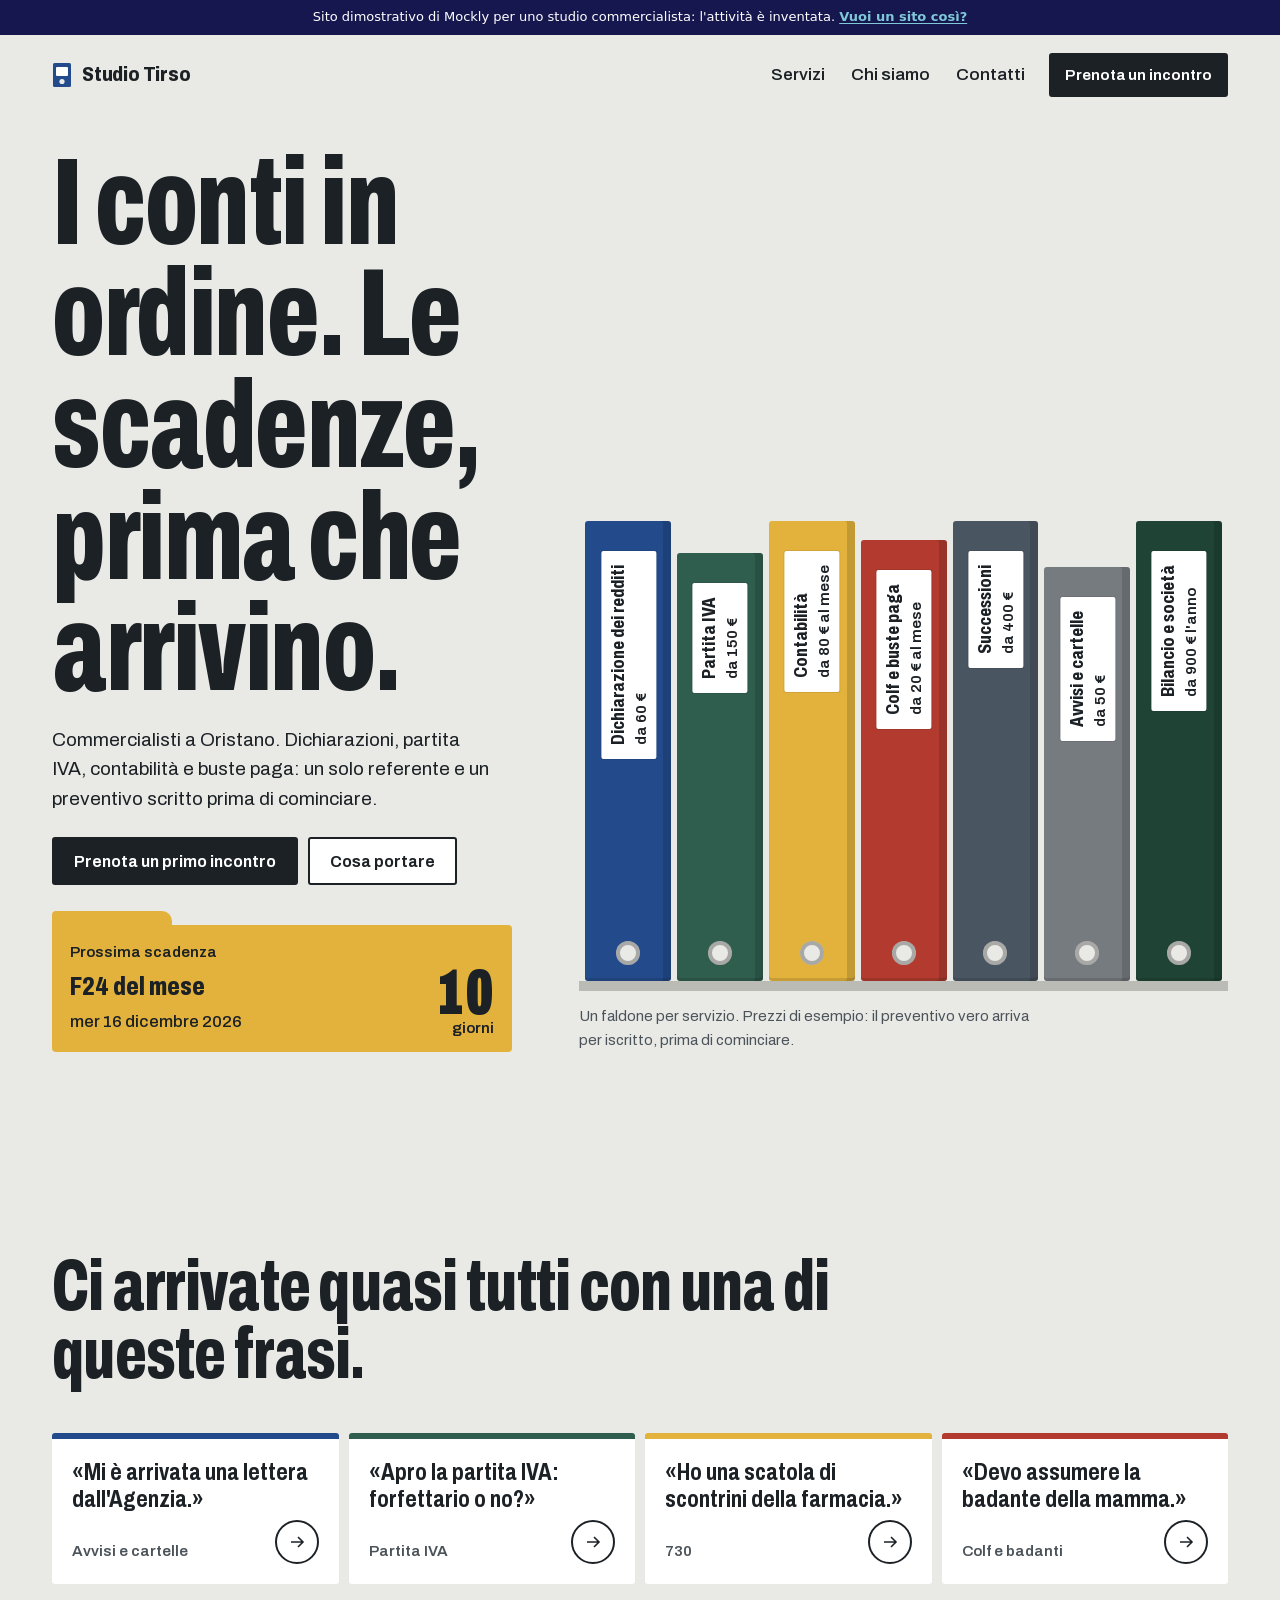
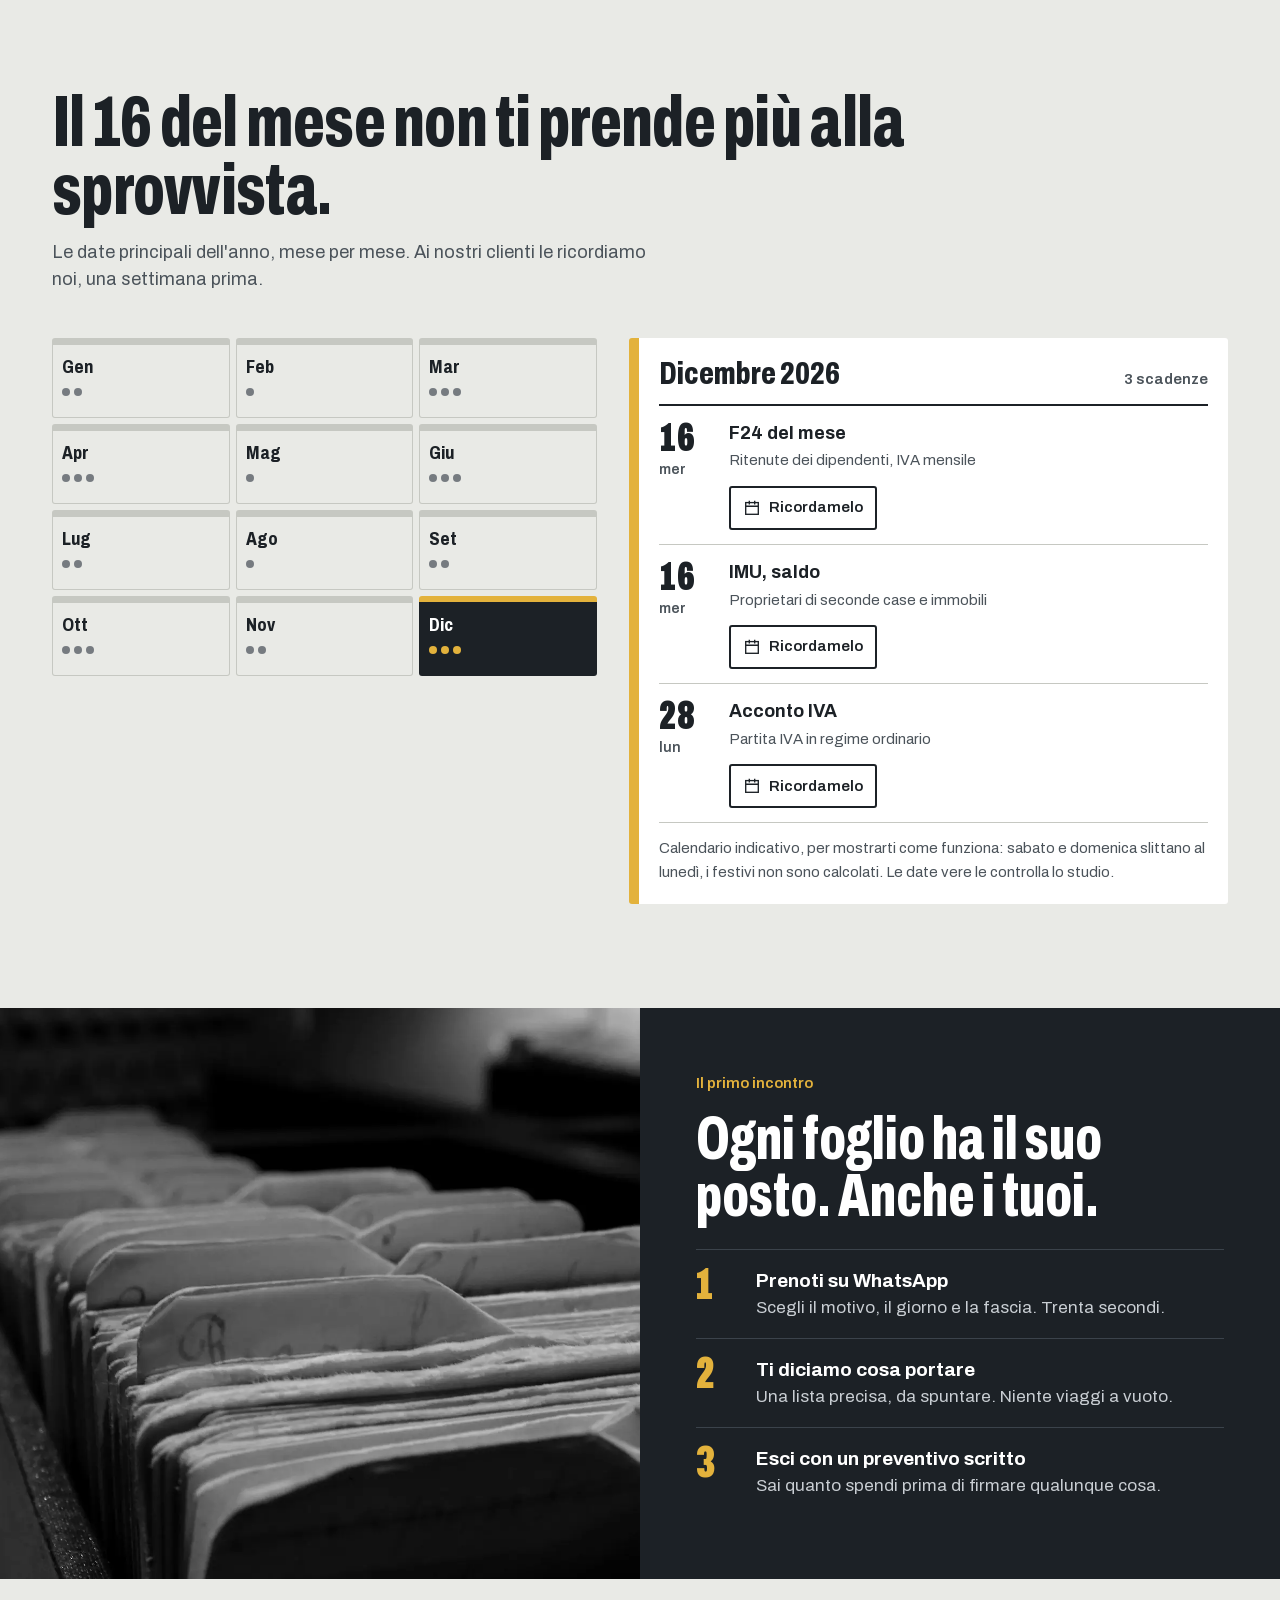
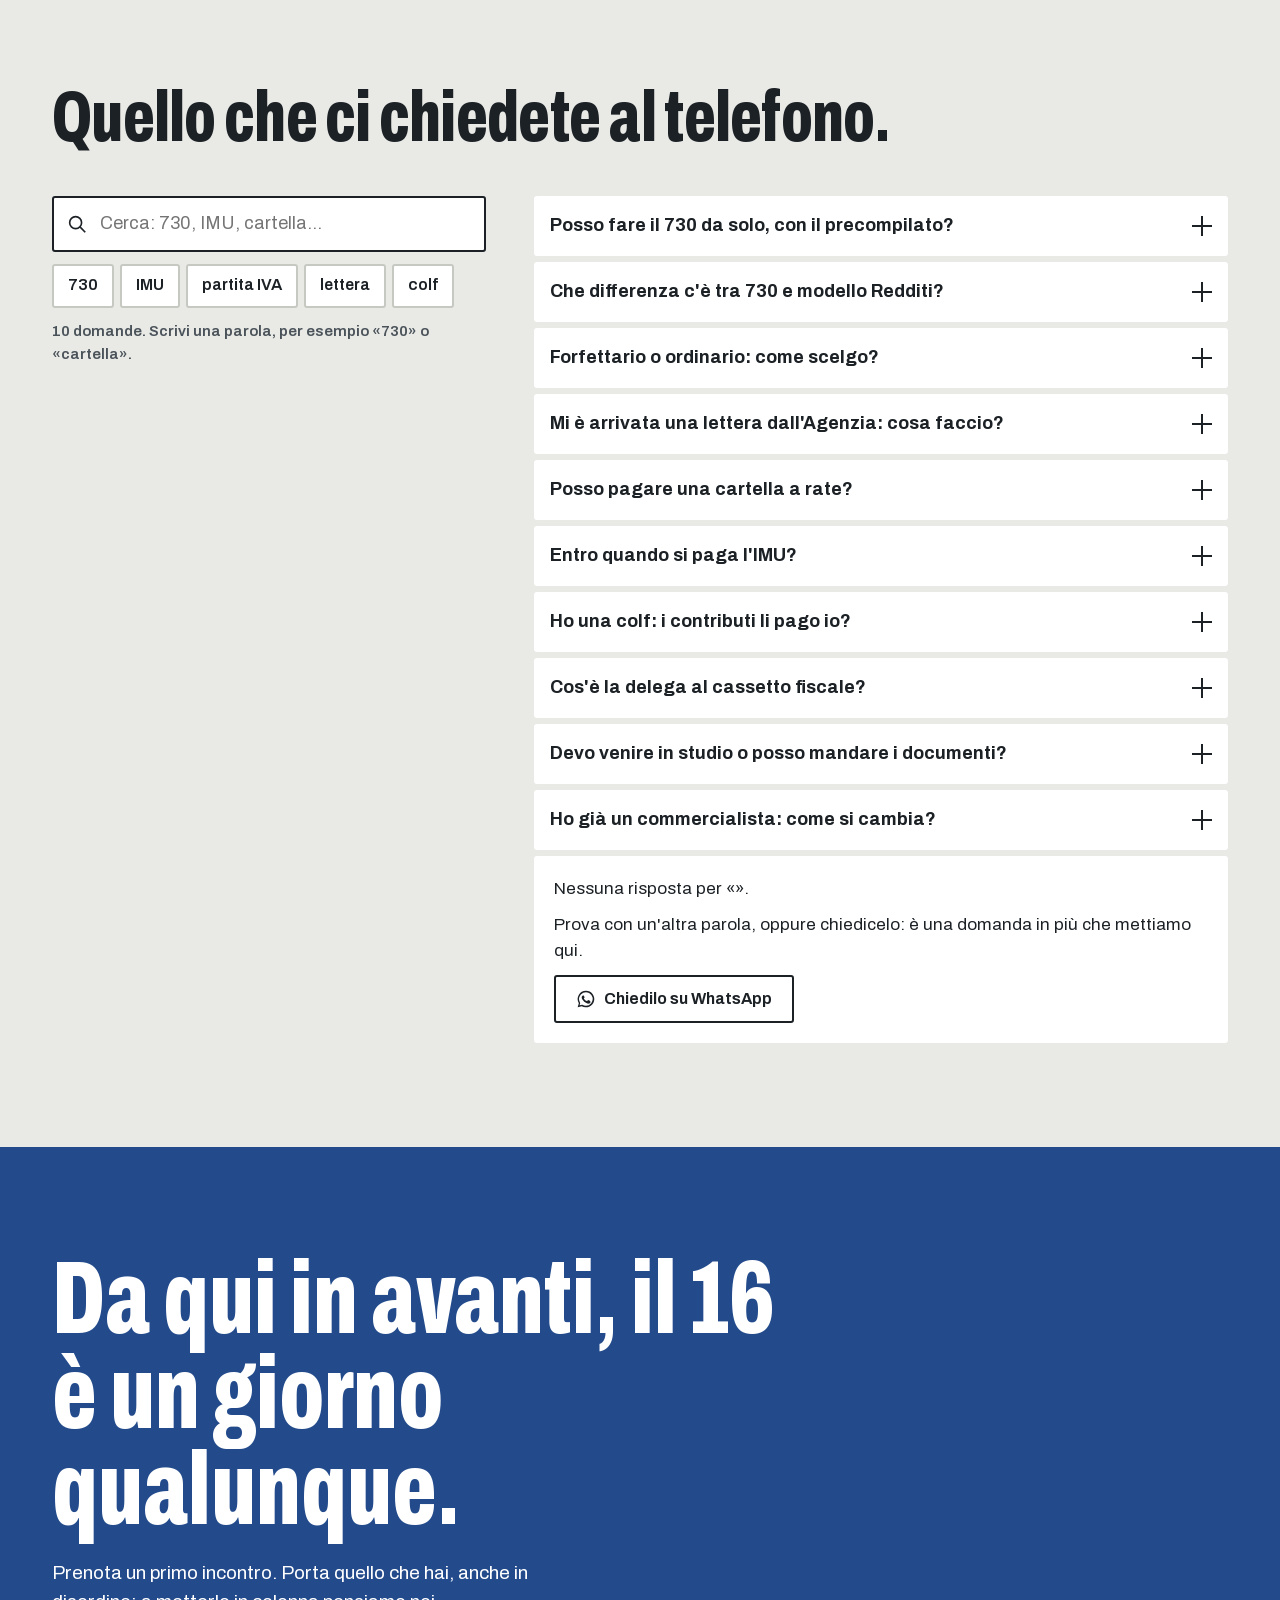
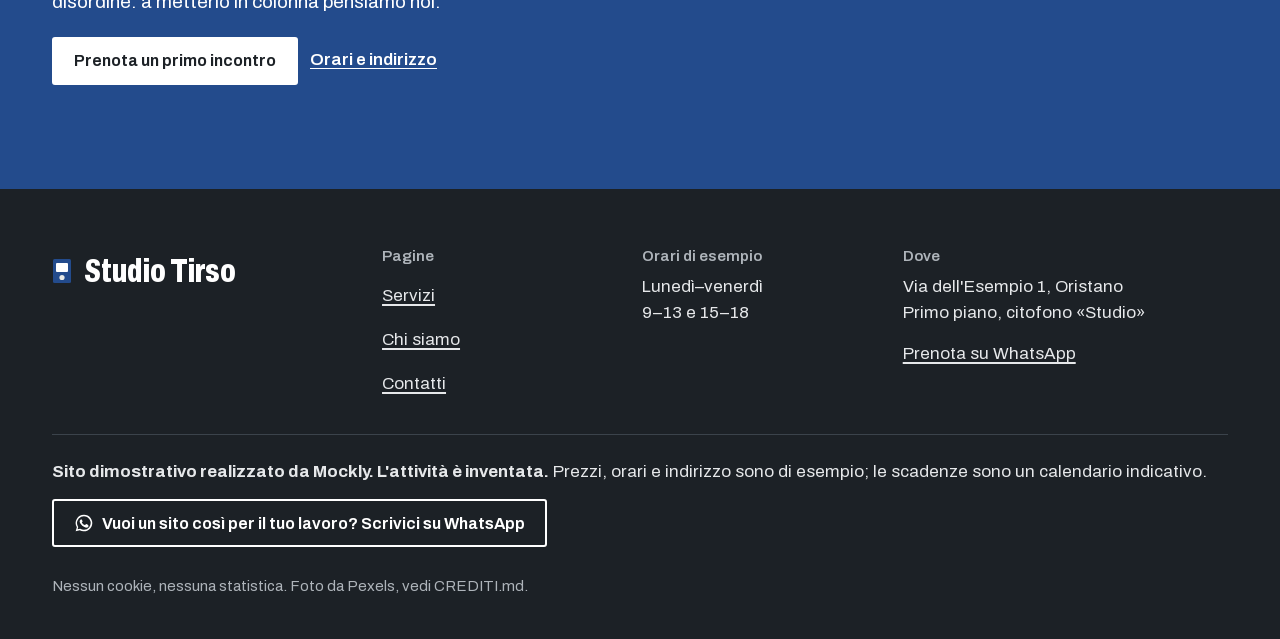
==== commit 04141fc8: "Faldoni più leggibili e 'Ricordamelo' staccato dal testo Etichette dei dorsi su due righe intere, se" ====
--- a/index.html
+++ b/index.html
@@ -19,7 +19,7 @@
 <link rel="icon" href="favicon.png" sizes="64x64" type="image/png">
 <link rel="apple-touch-icon" href="apple-touch-icon.png">
 <link rel="preload" href="assets/fonts/archivo-var.woff2" as="font" type="font/woff2" crossorigin>
-<link rel="stylesheet" href="assets/css/style.css?v=12">
+<link rel="stylesheet" href="assets/css/style.css?v=15">
 <script>document.documentElement.classList.add("js")</script>
 </head>
 <body>
--- a/assets/css/style.css
+++ b/assets/css/style.css
@@ -205,7 +205,7 @@
 }
 @media (min-width: 64em) {
   .hero { padding: 32px 0 96px; }
-  .hero__grid { grid-template-columns: 1fr 1.05fr; gap: 56px; align-items: end; }
+  .hero__grid { grid-template-columns: .85fr 1.15fr; gap: 48px; align-items: end; }
   .shelf {
     grid-template-columns: repeat(7, 1fr); align-items: end; gap: 6px; height: 470px;
     padding: 0 6px; border-bottom: 10px solid #B9BBB4;
@@ -219,11 +219,16 @@
   .spine:hover, .spine:focus-visible { transform: translateY(-12px); }
   .spine__label {
     writing-mode: vertical-rl; transform: rotate(180deg);
-    display: block; align-self: start; margin-top: 18px; max-height: calc(100% - 30px); padding: 14px 4px; white-space: nowrap; overflow: hidden;
+    display: grid; gap: 4px; align-self: start; margin-top: 16px; padding: 14px 7px;
+    white-space: nowrap; box-shadow: 0 0 0 1px rgba(0,0,0,.08);
   }
-  .spine__price { margin-top: 0; margin-block-start: 0; padding-inline-start: 8px; }
-  .spine__name { font-size: 17px; }
-  .spine__price { font-size: 15px; }
+  .spine__name { font-size: 19px; font-weight: 750; font-stretch: 72%; line-height: 1.1; }
+  .spine__price { font-size: 15px; font-weight: 600; color: var(--ink); line-height: 1.1; }
+}
+
+@media (min-width: 64em) and (max-width: 79.99em) {
+  .hero__grid { grid-template-columns: 1fr; }
+  .shelf { height: 400px; }
 }
 
 /* Le frasi con cui arrivate */
@@ -272,7 +277,7 @@
 .cal__what { font-weight: 700; font-size: 18px; }
 .cal__who { font-size: 15px; color: var(--muted); }
 .cal__remind {
-  display: inline-flex; align-items: center; gap: 8px; margin-top: 8px; min-height: 44px; padding: 0 12px;
+  display: flex; width: fit-content; align-items: center; gap: 8px; margin-top: 12px; min-height: 44px; padding: 0 12px;
   background: var(--paper); border: 2px solid var(--ink); border-radius: 3px; font-weight: 600; font-size: 15px; cursor: pointer;
 }
 .cal__remind svg { width: 18px; height: 18px; }
